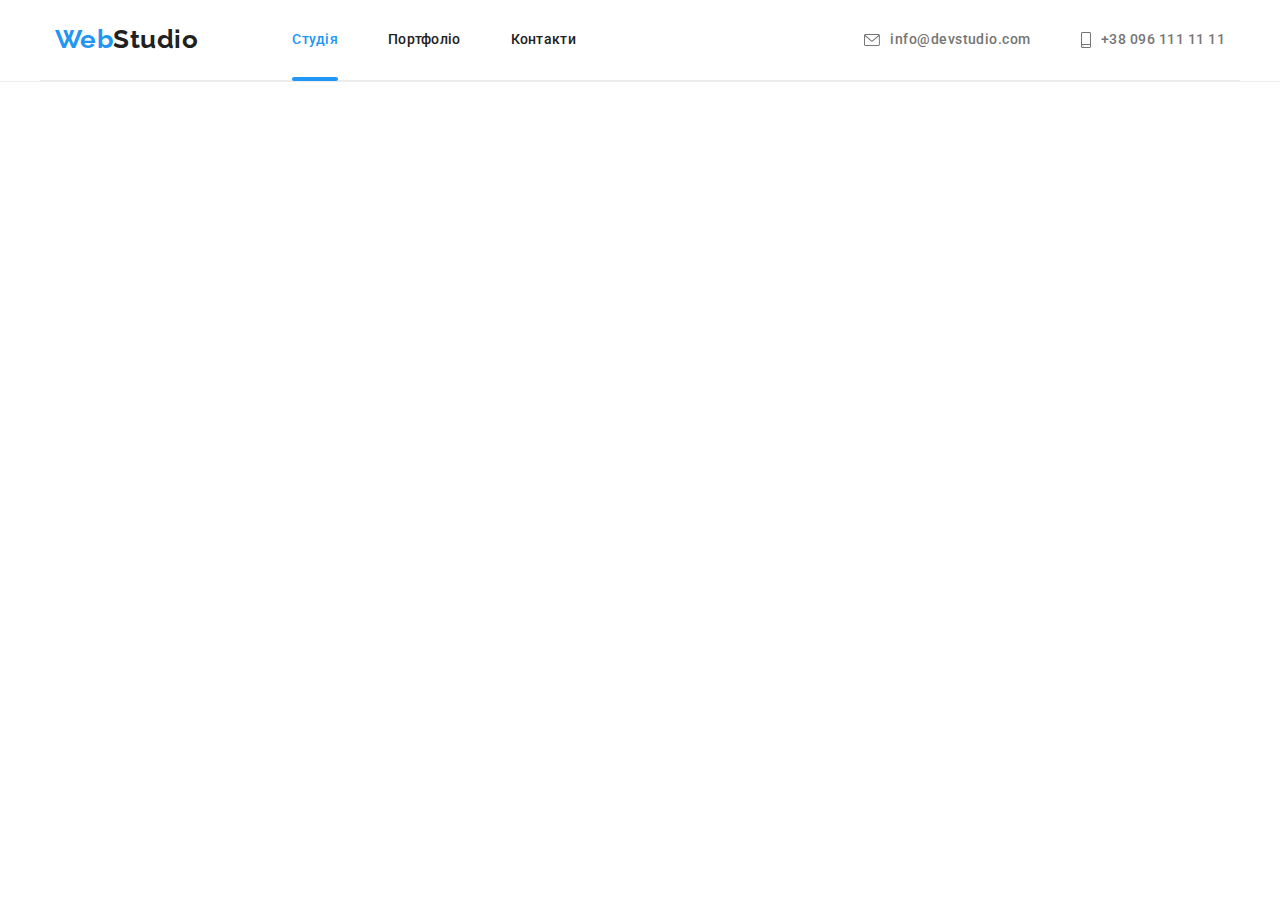
==== index.html @ 6d91e77e "add correction hw8-1" ====
<!DOCTYPE html>
<html lang="uk">
  <head>
    <meta charset="UTF-8" />
    <meta name="viewport" content="width=device-width, initial-scale=1.0" />
    <title>Document</title>
    <link rel="preconnect" href="https://fonts.googleapis.com" />
    <link rel="preconnect" href="https://fonts.gstatic.com" crossorigin />
    <link
      href="https://fonts.googleapis.com/css2?family=Raleway:wght@700&family=Roboto:wght@400;500;700;900&display=swap"
      rel="stylesheet"
    />
    <link
      rel="stylesheet"
      href="https://cdn.jsdelivr.net/npm/modern-normalize@1.1.0/modern-normalize.min.css"
    />
    <link rel="stylesheet" href="./css/main.min.css" />
  </head>
  <body>
    <header class="page-header">
      <div class="container page-header">
        <nav class="page-navigation">
          <div class="logo">
            <a href="./index.html" class="logo__link" lang="en"
              >Web<span class="header-studio">Studio</span></a
            >
          </div>
          <ul class="menu">
            <li class="menu__item">
              <a class="link menu__link current-studio" href="./index.html"
                >Студія</a
              >
            </li>
            <li class="menu__item">
              <a class="link menu__link" href="portfolio.html">Портфоліо</a>
            </li>
            <li class="menu__item">
              <a class="link menu__link" href="#">Контакти</a>
            </li>
          </ul>
        </nav>
        <ul class="header-contact">
          <li class="header__list">
            <a class="link header__link" href="mailto:info@devstudio.com">
              <svg
                aria-label="іконка пошти"
                class="header__icon"
                width="16"
                height="12"
              >
                <use href="./images/symbol-defs2.svg#icon-envelope"></use></svg
              >info@devstudio.com</a
            >
          </li>
          <li class="header__list">
            <a class="link header__link" href="tel:380961111111">
              <svg
                aria-label="іконка телефону"
                class="header__icon"
                width="10"
                height="16"
              >
                <use
                  href="./images/symbol-defs2.svg#icon-smartphone"
                ></use></svg
              >+38 096 111 11 11</a
            >
          </li>
        </ul>
      </div>
    </header>
    <!-- <main>
      <section class="hero img">
        <div class="container hero-box">
          <h1 class="hero-box__title">Ефективні рішення для вашого бізнесу</h1>
          <button class="hero-box__button" type="button" data-modal-open>
            Замовити послугу
          </button>
        </div>
      </section>
      <section class="features-section">
        <div class="container">
          <h2 class="visually-hidden">Наші особливості</h2>
          <ul class="features">
            <li class="features-text">
              <div class="background-features">
                <svg
                  aria-label="іконка антени"
                  class="features-icon"
                  width="70"
                  height="70"
                >
                  <use href="./images/symbol-defs2.svg#icon-antenna"></use>
                </svg>
              </div>
              <h3 class="section-title">Увага до деталей</h3>
              <p class="section-text">
                Ідейні міркування, і навіть початок повсякденної роботи з
                формування позиції.
              </p>
            </li>
            <li class="features-text">
              <div class="background-features">
                <svg
                  aria-label="конка годинника"
                  class="features-icon"
                  width="70"
                  height="70"
                >
                  <use href="./images/symbol-defs2.svg#icon-clock"></use>
                </svg>
              </div>
              <h3 class="section-title">Пунктуальність</h3>
              <p class="section-text">
                Завдання організації, особливо рамки і місце навчання кадрів
                тягне у себе.
              </p>
            </li>
            <li class="features-text">
              <div class="background-features">
                <svg
                  aria-label="іконка ноутбука"
                  class="features-icon"
                  width="70"
                  height="70"
                >
                  <use href="./images/symbol-defs2.svg#icon-diagram"></use>
                </svg>
              </div>
              <h3 class="section-title">Планування</h3>
              <p class="section-text">
                Так само консультація з широким активом значною мірою зумовлює.
              </p>
            </li>
            <li class="features-text">
              <div class="background-features">
                <svg
                  aria-label="іконка космонавта"
                  class="features-icon"
                  width="70"
                  height="70"
                >
                  <use href="./images/symbol-defs2.svg#icon-astronaut"></use>
                </svg>
              </div>
              <h3 class="section-title">Сучасні технології</h3>
              <p class="section-text">
                Значимість цих проблем настільки очевидна, що реалізація
                планових завдань.
              </p>
            </li>
          </ul>
        </div>
      </section>
      <section class="labor-section">
        <div class="container">
          <h2 class="title-company">Чим ми займаємося</h2>
          <ul class="examples">
            <li class="examples-list">
              <div class="examples-list-img-wrapper">
                <img
                  src="./images/img1.jpg"
                  alt="людина працює за планшетом"
                  width="370"
                />
                <p class="overlay-examples">Десктопні додатки</p>
              </div>
            </li>
            <li class="examples-list">
              <div class="examples-list-img-wrapper">
                <img
                  src="./images/img2.jpg"
                  alt="людина працює з телефоном та лептопом"
                  width="370"
                />
                <p class="overlay-examples">Мобільні додатки</p>
              </div>
            </li>
            <li class="examples-list">
              <div class="examples-list-img-wrapper">
                <img
                  src="./images/img3.jpg"
                  alt="людина працює з кольоровою гамою"
                  width="370"
                />
                <p class="overlay-examples">Дизайнерські рішення</p>
              </div>
            </li>
          </ul>
        </div>
      </section>
      <section class="our-company">
        <div class="container company">
          <h2 class="title-company">Наша команда</h2>
          <ul class="company-box">
            <li class="text-company">
              <img
                src="./images/img4.jpg"
                alt="чоловік в коричневій сорочці"
                width="270"
              />
              <div class="company-info">
                <h3 class="img-title">Ігор Дем'яненко</h3>
                <p class="foto-text" lang="en">Product Designer</p>
                <ul class="social-list">
                  <li class="social-list-item">
                    <a href="" class="social-list-link">
                      <svg
                        aria-label="іконка інстаграму"
                        class="social-list-icon"
                      >
                        <use
                          href="./images/symbol-defs2.svg#icon-instagram"
                        ></use>
                      </svg>
                    </a>
                  </li>
                  <li class="social-list-item">
                    <a href="" class="social-list-link">
                      <svg aria-label="іконка твітеру" class="social-list-icon">
                        <use
                          href="./images/symbol-defs2.svg#icon-twitter"
                        ></use>
                      </svg>
                    </a>
                  </li>
                  <li class="social-list-item">
                    <a href="" class="social-list-link">
                      <svg
                        aria-label="іконка фейсбуку"
                        class="social-list-icon"
                      >
                        <use
                          href="./images/symbol-defs2.svg#icon-facebook"
                        ></use>
                      </svg>
                    </a>
                  </li>
                  <li class="social-list-item">
                    <a href="" class="social-list-link">
                      <svg
                        aria-label="іконка лінкедину"
                        class="social-list-icon"
                      >
                        <use
                          href="./images/symbol-defs2.svg#icon-linkedin"
                        ></use>
                      </svg>
                    </a>
                  </li>
                </ul>
              </div>
            </li>
            <li class="text-company">
              <img
                src="./images/img5.jpg"
                alt="жінка в чорному жакеті"
                width="270"
              />
              <div class="company-info">
                <h3 class="img-title">Ольга Рєпіна</h3>
                <p class="foto-text" lang="en">Frontend Developer</p>
                <ul class="social-list">
                  <li class="social-list-item">
                    <a href="" class="social-list-link">
                      <svg
                        aria-label="іконка інстаграму"
                        class="social-list-icon"
                      >
                        <use
                          href="./images/symbol-defs2.svg#icon-instagram"
                        ></use>
                      </svg>
                    </a>
                  </li>
                  <li class="social-list-item">
                    <a href="" class="social-list-link">
                      <svg aria-label="іконка твітеру" class="social-list-icon">
                        <use
                          href="./images/symbol-defs2.svg#icon-twitter"
                        ></use>
                      </svg>
                    </a>
                  </li>
                  <li class="social-list-item">
                    <a href="" class="social-list-link">
                      <svg
                        aria-label="іконка фейсбуку"
                        class="social-list-icon"
                      >
                        <use
                          href="./images/symbol-defs2.svg#icon-facebook"
                        ></use>
                      </svg>
                    </a>
                  </li>
                  <li class="social-list-item">
                    <a href="" class="social-list-link">
                      <svg
                        aria-label="іконка лінкедину"
                        class="social-list-icon"
                      >
                        <use
                          href="./images/symbol-defs2.svg#icon-linkedin"
                        ></use>
                      </svg>
                    </a>
                  </li>
                </ul>
              </div>
            </li>
            <li class="text-company">
              <img
                src="./images/img6.jpg"
                alt="чоловік в голубій сорочці"
                width="270"
              />
              <div class="company-info">
                <h3 class="img-title">Микола Тарасов</h3>
                <p class="foto-text" lang="en">Marketing</p>
                <ul class="social-list">
                  <li class="social-list-item">
                    <a href="" class="social-list-link">
                      <svg
                        aria-label="іконка інстаграму"
                        class="social-list-icon"
                      >
                        <use
                          href="./images/symbol-defs2.svg#icon-instagram"
                        ></use>
                      </svg>
                    </a>
                  </li>
                  <li class="social-list-item">
                    <a href="" class="social-list-link">
                      <svg aria-label="іконка твітеру" class="social-list-icon">
                        <use
                          href="./images/symbol-defs2.svg#icon-twitter"
                        ></use>
                      </svg>
                    </a>
                  </li>
                  <li class="social-list-item">
                    <a href="" class="social-list-link">
                      <svg
                        aria-label="іконка фейсбуку"
                        class="social-list-icon"
                      >
                        <use
                          href="./images/symbol-defs2.svg#icon-facebook"
                        ></use>
                      </svg>
                    </a>
                  </li>
                  <li class="social-list-item">
                    <a href="" class="social-list-link">
                      <svg
                        aria-label="іконка лінкедину"
                        class="social-list-icon"
                      >
                        <use
                          href="./images/symbol-defs2.svg#icon-linkedin"
                        ></use>
                      </svg>
                    </a>
                  </li>
                </ul>
              </div>
            </li>
            <li class="text-company">
              <img
                src="./images/img7.jpg"
                alt="чоловік в чорній футболці"
                width="270"
              />
              <div class="company-info">
                <h3 class="img-title">Михайло Єрмаков</h3>
                <p class="foto-text" lang="en">UI Designer</p>
                <ul class="social-list">
                  <li class="social-list-item">
                    <a href="" class="social-list-link">
                      <svg
                        aria-label="іконка інстаграму"
                        class="social-list-icon"
                      >
                        <use
                          href="./images/symbol-defs2.svg#icon-instagram"
                        ></use>
                      </svg>
                    </a>
                  </li>
                  <li class="social-list-item">
                    <a href="" class="social-list-link">
                      <svg aria-label="іконка твітеру" class="social-list-icon">
                        <use
                          href="./images/symbol-defs2.svg#icon-twitter"
                        ></use>
                      </svg>
                    </a>
                  </li>
                  <li class="social-list-item">
                    <a href="" class="social-list-link">
                      <svg
                        aria-label="іконка фейсбуку"
                        class="social-list-icon"
                      >
                        <use
                          href="./images/symbol-defs2.svg#icon-facebook"
                        ></use>
                      </svg>
                    </a>
                  </li>
                  <li class="social-list-item">
                    <a href="" class="social-list-link">
                      <svg
                        aria-label="іконка лінкедину"
                        class="social-list-icon"
                      >
                        <use
                          href="./images/symbol-defs2.svg#icon-linkedin"
                        ></use>
                      </svg>
                    </a>
                  </li>
                </ul>
              </div>
            </li>
          </ul>
        </div>
      </section>
      <section class="clients section">
        <div class="container">
          <h2 class="title-company">Постійні клієнти</h2>
          <ul class="client-list">
            <li class="client-list-item">
              <a href="#" class="client-list-link">
                <svg
                  aria-label="лого компагії"
                  class="client-logo"
                  width="106px"
                  height="60px"
                >
                  <use href="./images/symbol-defs2.svg#icon-Logo1"></use>
                </svg>
              </a>
            </li>
            <li class="client-list-item">
              <a href="#" class="client-list-link">
                <svg
                  aria-label="лого компагії"
                  class="client-logo"
                  width="106px"
                  height="60px"
                >
                  <use href="./images/symbol-defs2.svg#icon-Logo2"></use>
                </svg>
              </a>
            </li>
            <li class="client-list-item">
              <a href="#" class="client-list-link">
                <svg
                  aria-label="лого компагії"
                  class="client-logo"
                  width="106px"
                  height="60px"
                >
                  <use href="./images/symbol-defs2.svg#icon-Logo3"></use>
                </svg>
              </a>
            </li>
            <li class="client-list-item">
              <a href="#" class="client-list-link">
                <svg
                  aria-label="лого компагії"
                  class="client-logo"
                  width="106px"
                  height="60px"
                >
                  <use href="./images/symbol-defs2.svg#icon-Logo4"></use>
                </svg>
              </a>
            </li>
            <li class="client-list-item">
              <a href="#" class="client-list-link">
                <svg
                  aria-label="лого компагії"
                  class="client-logo"
                  width="106px"
                  height="60px"
                >
                  <use href="./images/symbol-defs2.svg#icon-Logo5"></use>
                </svg>
              </a>
            </li>
            <li class="client-list-item">
              <a href="#" class="client-list-link">
                <svg
                  aria-label="лого компагії"
                  class="client-logo"
                  width="106px"
                  height="60px"
                >
                  <use href="./images/symbol-defs2.svg#icon-Logo6"></use>
                </svg>
              </a>
            </li>
          </ul>
        </div>
      </section>
    </main>
    <footer class="footer">
      <div class="container footer-box">
        <div class="footer-general">
          <div class="logo-footer">
            <a href="./index.html" lang="en" class="footer-web"
              >Web<span class="footer-studio">Studio</span></a
            >
          </div>
          <address>
            <ul class="address-list">
              <li class="footer-link">
                <a
                  class="link-address"
                  href="https://goo.gl/maps/7mnVV2R6GEZQQfYV7"
                  target="_blank"
                  rel="noreferrer noopener nofollow"
                  >м. Київ, пр-т Лесі Українки, 26</a
                >
              </li>
              <li class="footer-link">
                <a class="address" href="mailto:info@devstudio.com"
                  >info@devstudio.com</a
                >
              </li>
              <li class="footer-link">
                <a class="address" href="tel:380961111111">+38 096 111 11 11</a>
              </li>
            </ul>
          </address>
        </div>
        <div class="footer-social">
          <p class="social-title">Приєднуйтесь</p>
          <ul class="social-footer-list">
            <li class="social-footer-item">
              <a href="" class="social-footer-link">
                <svg aria-label="іконка інстаграму" class="social-footer-icon">
                  <use href="./images/symbol-defs2.svg#icon-instagram"></use>
                </svg>
              </a>
            </li>
            <li class="social-footer-item">
              <a href="" class="social-footer-link">
                <svg aria-label="іконка твітеру" class="social-footer-icon">
                  <use href="./images/symbol-defs2.svg#icon-twitter"></use>
                </svg>
              </a>
            </li>
            <li class="social-footer-item">
              <a href="" class="social-footer-link">
                <svg aria-label="іконка фейсбуку" class="social-footer-icon">
                  <use href="./images/symbol-defs2.svg#icon-facebook"></use>
                </svg>
              </a>
            </li>
            <li class="social-footer-item">
              <a href="" class="social-footer-link">
                <svg aria-label="іконка лінкедину" class="social-footer-icon">
                  <use href="./images/symbol-defs2.svg#icon-linkedin"></use>
                </svg>
              </a>
            </li>
          </ul>
        </div>
        <div class="footer-signature">
          <p class="footer-form-title">Підпишіться на розсилку</p>
          <form class="footer-form">
            <label class="footer-form-field">
              <input
                type="email"
                class="footer-form-iput"
                name="user_email"
                placeholder="E-mail"
              />
            </label>
            <span class="footer-form-input-wrapper">
              <button type="submit" class="footer-form-submit">
                Підписатися
                <svg
                  aria-label="іконка літачка"
                  class="footer-form-button-icon"
                  width="24"
                  height="24"
                >
                  <use href="./images/symbol-defs2.svg#icon-icon-send"></use>
                </svg>
              </button>
            </span>
          </form>
        </div>
      </div>
    </footer>
    <div class="backdrop is-hidden" data-modal>
      <div class="modal">
        <button type="button" class="modal-close-btn" data-modal-close>
          <svg
            aria-label="іконка закриття"
            class="modal-close-icon"
            width="18"
            height="18"
          >
            <use href="./images/symbol-defs2.svg#icon-close"></use>
          </svg>
        </button>
        <p class="modal-form-title">Залиште свої дані, ми вам передзвонимо</p>
        <form class="modal-form">
          <label class="modal-form-field">
            <span class="modal-form-field-desc">Ім'я</span>
            <span class="modal-form-input-wrapper">
              <input
                type="text"
                class="modal-form-input"
                name="user_name"
                required
                pattern="[a-zA-Zа-яА-ЯіІїЇ]+"
              />
              <svg
                aria-label="іконка людини"
                class="modal-form-input-icon"
                width="18"
                height="18"
              >
                <use href="./images/symbol-defs2.svg#icon-person-black"></use>
              </svg>
            </span>
          </label>
          <label class="modal-form-field">
            <span class="modal-form-field-desc">Телефон</span>
            <span class="modal-form-input-wrapper">
              <input
                type="tel"
                class="modal-form-input"
                name="user_phone"
                required
                pattern="[0-9]{3}-[0-9]{3}-[0-9]{2}-[0-9]{2}"
                title="xxx-xxx-xx-xx"
              />
              <svg
                aria-label="іконка телефона"
                class="modal-form-input-icon"
                width="18"
                height="18"
              >
                <use href="./images/symbol-defs2.svg#icon-phone-black"></use>
              </svg>
            </span>
          </label>
          <label class="modal-form-field">
            <span class="modal-form-field-desc">Пошта</span>
            <span class="modal-form-input-wrapper">
              <input
                type="email"
                class="modal-form-input"
                name="user_mail"
                required
              />
              <svg
                aria-label="іконка пошти"
                class="modal-form-input-icon"
                width="18"
                height="18"
              >
                <use href="./images/symbol-defs2.svg#icon-email-black"></use>
              </svg>
            </span>
          </label>
          <label class="modal-form-field">
            <span class="modal-form-field-desc">Коментар</span>
            <textarea
              name="user_message"
              class="modal-form-message"
              placeholder="Введіть текст"
            ></textarea>
          </label>
          <label class="modal-form-check-field">
            <input
              type="checkbox"
              class="modal-form-check"
              name="user_policy"
              required
            />
            <svg
              aria-label="іконка галочка"
              class="modal-form-own-checkbox"
              width="16"
              height="15"
            >
              <use
                class="modal-form-own-checkbox-icon"
                href="./images/symbol-defs2.svg#icon-icon-check"
              ></use>
            </svg>
            Погоджуюся з розсилкою та приймаю&nbsp;&nbsp;
            <a class="modal-form-link" href="">Умови договору</a>
          </label>
          <button type="submit" class="modal-form-submit">Відправити</button>
        </form>
      </div>
    </div>
    <script src="./js/modal.js"></script>
  </body>
</html> -->
  </body>
</html>
---- css/main.min.css ----
:root{--main-font-family: "Roboto", sans-serif;--main-color: #212121;--main-light-color: #ffffff;--accent-color: #2196f3;--secondary-color: #757575;--footer-color: #2f303a;--button-color: #f5f4fa;--trnsition-dur-and-func: 250ms cubic-bezier(0.4, 0, 0.2, 1)}.visually-hidden{position:absolute;white-space:nowrap;width:1px;height:1px;overflow:hidden;border:0;padding:0;clip:rect(0 0 0 0);clip-path:inset(50%);margin:-1px}h1,h2,h4,p{margin-top:0;margin-bottom:0}ul,ol{margin-top:0;margin-bottom:0;padding-left:0}img{display:block}body{font-family:var(--main-font-family);font-size:16px;color:var(--main-color);letter-spacing:.03em}a{text-decoration:none}li{list-style-type:none}.section{padding-top:94px;padding-bottom:94px}.container{width:1200px;margin-left:auto;margin-right:auto;padding-left:15px;padding-right:15px}.button{border:none;cursor:pointer;font-family:inherit;font-weight:500;font-size:16px;line-height:1.6;background-color:var(--main-light-color);transition:background-color var(--trnsition-dur-and-func),color var(--trnsition-dur-and-func),box-shadow var(--trnsition-dur-and-func)}.button:hover,.button:focus{background-color:var(--accent-color);color:var(--main-light-color);box-shadow:0 2px 2px 0 rgba(0,0,0,.12),0 1px 2px 0 rgba(0,0,0,.08),0 3px 1px 0 rgba(0,0,0,.1)}.title-company{text-align:center;margin-bottom:50px;font-weight:700;font-size:36px;line-height:1.1;color:var(--main-color)}.logo{margin-right:94px}.backdrop{position:fixed;top:0;left:0;z-index:555;width:100%;height:100%;background-color:rgba(0,0,0,.2);transition:opacity 250ms ease,visibility 250ms ease}.backdrop.is-hidden{visibility:hidden;opacity:0;pointer-events:none}.modal{position:absolute;top:50%;left:50%;transform:translate(-50%, -50%);width:528px;min-height:581px;padding:40px;background-color:var(--main-light-color);box-shadow:0 2px 1px 0 rgba(0,0,0,.2),0 1px 1px 0 rgba(0,0,0,.14),0 1px 3px 0 rgba(0,0,0,.12)}.modal-close-btn{position:absolute;top:8px;right:8px;display:flex;align-items:center;justify-content:center;width:30px;height:30px;border-radius:50px;background-color:rgba(0,0,0,0);border:1px solid rgba(0,0,0,.1);padding:0;cursor:pointer;transition:fill var(--trnsition-dur-and-func)}.modal-close-btn:focus,.modal-close-btn:hover{fill:var(--accent-color)}.modal-form-title{font-size:20px;line-height:1.2;font-weight:700;font-family:var(--main-font-family);text-align:center;margin-bottom:30px}.modal-form{display:flex;flex-direction:column}.modal-form-field{margin-bottom:10px}.modal-form-field-desc{display:block;margin-bottom:4px;font-size:12px;line-height:1.2;color:var(--secondary-color)}.modal-form-input-wrapper{position:relative;display:block}.modal-form-input{width:100%;height:40px;border-radius:4px;border:1px solid rgba(33,33,33,.2);padding-left:42px;transition:border-color var(--trnsition-dur-and-func)}.modal-form-input:focus{border-color:var(--accent-color);outline:none}.modal-form-input-icon{position:absolute;top:50%;left:12px;transform:translateY(-50%);transition:fill var(--trnsition-dur-and-func)}.modal-form-input:focus+.modal-form-input-icon{fill:var(--accent-color)}.modal-form-message{display:block;width:100%;height:120px;border-radius:4px;border:1px solid rgba(33,33,33,.2);padding:12px 16px;resize:none;transition:border-color var(--trnsition-dur-and-func)}.modal-form-message::placeholder{font-weight:400;font-size:12px;font-family:var(--main-font-family);color:rgba(117,117,117,.5)}.modal-form-message:focus{border-color:var(--accent-color);outline:none}.modal-form-link{position:relative;color:var(--accent-color)}.modal-form-link::after{position:absolute;content:"";display:block;bottom:6px;width:100%;height:1px;background-color:var(--accent-color);border-radius:1px}.modal-form-check-field{display:flex;align-items:center;margin-bottom:30px;font-weight:400;font-size:14px;line-height:1.7;color:var(--secondary-color)}.modal-form-check{position:absolute;appearance:none}.modal-form-own-checkbox{margin-right:7px;border-radius:2px;border:1px solid var(--main-color);cursor:pointer}.modal-form-check:checked+.modal-form-own-checkbox{background-color:var(--accent-color);border:none}.modal-form-own-checkbox-icon{display:none}.modal-form-check:checked+.modal-form-own-checkbox .modal-form-own-checkbox-icon{display:block}.modal-form-submit{display:block;border-radius:4px;padding:10px 32px;min-width:200px;margin-left:auto;margin-right:auto;border:none;font-family:"Roboto";font-style:normal;font-weight:700;font-size:16px;line-height:1.8;letter-spacing:.06em;cursor:pointer;background-color:var(--accent-color);color:var(--main-light-color);box-shadow:0 4px 4px 0 rgba(0,0,0,.15);transition:background-color var(--trnsition-dur-and-func)}.modal-form-submit:hover,.modal-form-submit:focus{background-color:#188ce8}.page-header{border-bottom:1px solid #ececec;background-color:var(--main-light-color)}.page-header{display:flex;justify-content:space-between;align-items:center}.header-studio{font-size:26px;line-height:1.2;font-weight:700;font-family:"Raleway",sans-serif;color:var(--main-color)}.logo__link{font-size:26px;line-height:1.2;font-weight:700;font-family:"Raleway",sans-serif;color:var(--accent-color)}.page-navigation{display:flex;align-items:center}.menu{display:flex;align-items:center;column-gap:50px}.menu__item{display:block}.header-contact{display:flex;align-items:center;margin-left:auto;gap:50px}.menu__link{padding-top:32px;padding-bottom:32px;color:var(--main-color);font-weight:500;font-size:14px;line-height:1.1;letter-spacing:.02em}.link.menu__link{position:relative;display:inline-block;transition:color var(--trnsition-dur-and-func)}.link.header__link{display:flex;align-items:center;color:var(--secondary-color);transition:color var(--trnsition-dur-and-func)}.link:hover,.link:focus{background-color:var(--accent-color);color:var(--accent-color);background-color:var(--main-light-color)}.header__icon{margin-right:10px;justify-content:center;align-items:center;fill:currentColor}.header__link{padding-top:32px;padding-bottom:32px;font-weight:500;font-size:14px;line-height:1.1;color:var(--secondary-color)}.header__list{display:block}.current-studio{color:var(--accent-color)}.current-studio::after{position:absolute;content:"";display:block;bottom:-1px;width:100%;height:4px;background-color:var(--accent-color);border-radius:2px}.hero-box__title{margin-bottom:30px;font-weight:900;font-size:44px;line-height:1.3;color:var(--main-light-color);text-transform:uppercase;text-align:center}.hero.img{max-width:1600px;height:600px;margin-right:auto;margin-left:auto;background-image:linear-gradient(rgba(47, 48, 58, 0.4), rgba(47, 48, 58, 0.4)),url("../images/Img17.jpg");background-size:cover}.container.hero-box{width:700px}.hero{padding-top:200px;padding-bottom:200px;background:var(--footer-color)}.hero-box__button{display:block;border-radius:4px;padding:10px 32px;min-width:216px;margin-left:auto;margin-right:auto;border:none;font-family:"Roboto";font-style:normal;font-weight:700;font-size:16px;line-height:1.8;letter-spacing:.06em;cursor:pointer;background-color:var(--accent-color);color:var(--main-light-color);transition:background-color var(--trnsition-dur-and-func)}.hero-box__button:hover,.hero-box__button:focus{background-color:#188ce8;color:var(--main-light-color)}.features-section{padding-top:94px;padding-bottom:94px}.features{display:flex;gap:30px}.features-text{width:270px}.background-features{display:flex;background-color:var(--button-color);height:120px;margin-bottom:30px;align-items:center;justify-content:center}.section-title{margin-top:0;margin-bottom:10px;font-weight:700;font-size:14px;line-height:1.1;color:var(--footer-color);text-transform:uppercase}.section-text{font-weight:400;font-size:14px;line-height:1.7;color:var(--secondary-color)}.labor-section{padding-bottom:94px}.examples-list-img-wrapper{position:relative}.overlay-examples{position:absolute;display:flex;align-items:center;justify-content:center;bottom:0;width:100%;height:70px;background-color:rgba(47,48,58,.8);color:var(--main-light-color);font-weight:700;font-size:14px;line-height:1.1;text-transform:uppercase}.examples{display:flex;gap:30px}.company-box{display:flex;gap:30px}.our-company{padding-top:94px;padding-bottom:94px;background-color:var(--button-color)}.text-company{background-color:var(--main-light-color)}.company-info{text-align:center;padding:30px}.img-title{margin-top:0;margin-bottom:10px;font-weight:500;font-size:16px;line-height:1.1;color:var(--main-color);letter-spacing:.03em}.foto-text{font-weight:400;font-size:16px;line-height:1.1;margin-bottom:16px;color:var(--secondary-color)}.social-list-link{display:flex;align-items:center;justify-content:center;width:44px;height:44px;border-radius:50%;background-color:#fff;transition:background-color var(--trnsition-dur-and-func)}.social-list-link:hover,.social-list-link:focus{background-color:var(--accent-color)}.social-list{display:flex;justify-content:center;column-gap:10px}.social-list-icon{width:20px;height:20px;fill:#afb1b8;transition:fill var(--trnsition-dur-and-func)}.social-list-link:hover .social-list-icon,.social-list-link:focus .social-list-icon{fill:#fff}.client-list{display:flex;align-items:center;justify-content:center;gap:30px}.client-list-link{display:flex;align-items:center;justify-content:center;border-radius:4px;border:1px solid #afb1b8;background-color:var(--main-light-color);color:#afb1b8;width:170px;height:92px;transition:color var(--trnsition-dur-and-func),border var(--trnsition-dur-and-func)}.client-list-link:hover,.client-list-link:focus{color:var(--accent-color);border-color:var(--accent-color)}.client-logo{fill:currentColor}.footer{padding-top:60px;padding-bottom:60px;background:#2f303a}.logo-footer{display:inline-block;margin-bottom:20px}.footer-box{display:flex;gap:70px;align-items:baseline}.footer-web{color:var(--accent-color);font-size:26px;line-height:1.2;font-family:"Raleway",sans-serif}.footer-studio{color:var(--main-light-color);font-size:26px;line-height:1.2;font-family:"Raleway",sans-serif}.link-address{color:var(--main-light-color);font-style:normal;font-weight:400;font-size:14px;line-height:1.7;transition:color var(--trnsition-dur-and-func)}.link-address:hover,.link-address:focus{color:var(--accent-color)}.address{color:rgba(255,255,255,.6);font-size:14px;line-height:1.7;font-style:normal;transition:color var(--trnsition-dur-and-func)}.address:hover,.address:focus{color:var(--accent-color)}.social-title{margin-top:0;margin-bottom:20px;font-weight:700;font-size:14px;line-height:1.1;color:var(--main-light-color);text-transform:uppercase}.social-footer-link{display:flex;display:flex;align-items:center;justify-content:center;width:44px;height:44px;border-radius:50%;background-color:rgba(255,255,255,.1);transition:background-color var(--trnsition-dur-and-func)}.social-footer-link:hover,.social-footer-link:focus{background-color:var(--accent-color)}.social-footer-list{display:flex;align-items:center;justify-content:center;column-gap:10px}.social-footer-icon{width:20px;height:20px;fill:#fff}.footer-link{margin-bottom:9px}.footer-link:last-child{margin-bottom:0}.footer-form{display:flex}.footer-form-field{margin-right:12px}.footer-form-button-icon{margin-left:10px}.footer-form-iput-wrapper{display:block}.footer-form-iput{width:100%;height:50px;width:358px;border-radius:4px;border:1px solid rgba(33,33,33,.2);padding:15px;background-color:#2f303a;border:1px solid rgba(255,255,255,.3);color:rgba(255,255,255,.6)}.footer-form-iput::placeholder{font-family:var(--main-font-family);font-size:16px;font-weight:400;line-height:1.3;color:rgba(255,255,255,.6)}.footer-form-title{margin-top:0;margin-bottom:20px;font-weight:700;font-size:14px;line-height:1.1;color:var(--main-light-color);text-transform:uppercase}.footer-form-submit{display:flex;align-items:center;justify-content:center;border-radius:4px;min-width:200px;min-height:50px;margin-left:auto;margin-right:auto;border:none;font-family:"Roboto";font-style:normal;font-weight:700;font-size:16px;line-height:1.8;letter-spacing:.06em;cursor:pointer;background-color:var(--accent-color);color:var(--main-light-color);box-shadow:0 4px 4px 0 rgba(0,0,0,.15);transition:background-color var(--trnsition-dur-and-func)}.footer-form-submit:hover,.footer-form-submit:focus{background-color:#188ce8}.container.hero-portfolio{margin-left:auto;margin-right:auto}.list-portfolio{display:flex;align-items:center;justify-content:center;gap:8px;margin-bottom:50px}.portfolio-foto{display:flex;gap:30px;flex-wrap:wrap}.filter-list{padding:20px 24px;border-bottom:1px solid #eee;border-left:1px solid #eee;border-right:1px solid #eee}.portfolio-link{display:block;transition:box-shadow var(--trnsition-dur-and-func)}.portfolio-link:hover,.portfolio-link:focus{box-shadow:0px 1px 1px rgba(0,0,0,.12),0px 4px 4px rgba(0,0,0,.06),1px 4px 6px rgba(0,0,0,.16)}.current-portfolio{color:var(--accent-color)}.current-portfolio::after{position:absolute;content:"";display:block;bottom:-1px;width:100%;height:4px;background-color:var(--accent-color);border-radius:2px}.button-section{padding:6px 22px;border-radius:4px;background:var(--button-color)}.team-list-img-wrapper{position:relative;overflow:hidden}.overlay{position:absolute;top:0;left:0;height:100%;width:100%;font-size:18px;overflow:auto;color:var(--main-light-color);background-color:rgba(33,150,243,.9);padding:63px 24px;line-height:1.6;transform:translateY(100%);transition:transform var(--trnsition-dur-and-func)}.portfolio-link:hover .overlay,.portfolio-link:focus .overlay{transform:translate(0%)}.list-title{margin-bottom:4px;font-weight:700;font-size:18px;line-height:2;color:var(--main-color)}.text-paragraph{font-weight:400;font-size:16px;line-height:1.8;color:var(--secondary-color)}/*# sourceMappingURL=main.min.css.map */
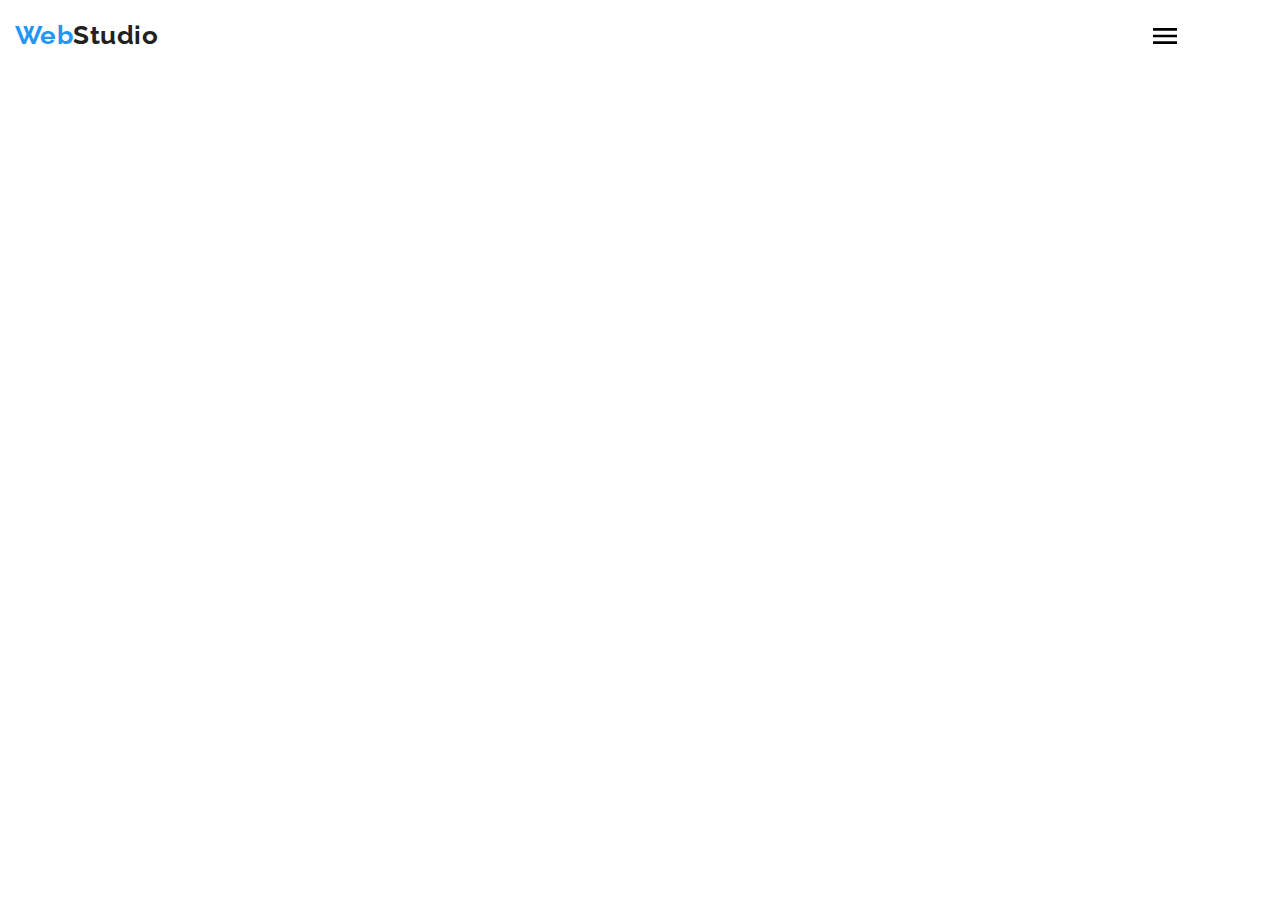
==== commit 254a97bc: "add mobile-header" ====
--- a/index.html
+++ b/index.html
@@ -18,7 +18,7 @@
   </head>
   <body>
     <header class="page-header">
-      <div class="container page-header">
+      <div class="container page-header__container">
         <nav class="page-navigation">
           <div class="logo">
             <a href="./index.html" class="logo__link" lang="en"
@@ -39,6 +39,11 @@
             </li>
           </ul>
         </nav>
+        <button type="button" class="open-mobile-menu-btn">
+          <svg class="open-mobile-menu-btn-icon">
+            <use href="./images/symbol-defs2.svg#icon-burger"></use>
+          </svg>
+        </button>
         <ul class="header-contact">
           <li class="header__list">
             <a class="link header__link" href="mailto:info@devstudio.com">
@@ -67,6 +72,9 @@
             >
           </li>
         </ul>
+      </div>
+      <div class="mobil-menu">
+        <div class="container"></div>
       </div>
     </header>
     <!-- <main>
--- a/css/main.min.css
+++ b/css/main.min.css
@@ -1 +1 @@
-:root{--main-font-family: "Roboto", sans-serif;--main-color: #212121;--main-light-color: #ffffff;--accent-color: #2196f3;--secondary-color: #757575;--footer-color: #2f303a;--button-color: #f5f4fa;--trnsition-dur-and-func: 250ms cubic-bezier(0.4, 0, 0.2, 1)}.visually-hidden{position:absolute;white-space:nowrap;width:1px;height:1px;overflow:hidden;border:0;padding:0;clip:rect(0 0 0 0);clip-path:inset(50%);margin:-1px}h1,h2,h4,p{margin-top:0;margin-bottom:0}ul,ol{margin-top:0;margin-bottom:0;padding-left:0}img{display:block}body{font-family:var(--main-font-family);font-size:16px;color:var(--main-color);letter-spacing:.03em}a{text-decoration:none}li{list-style-type:none}.section{padding-top:94px;padding-bottom:94px}.container{width:1200px;margin-left:auto;margin-right:auto;padding-left:15px;padding-right:15px}.button{border:none;cursor:pointer;font-family:inherit;font-weight:500;font-size:16px;line-height:1.6;background-color:var(--main-light-color);transition:background-color var(--trnsition-dur-and-func),color var(--trnsition-dur-and-func),box-shadow var(--trnsition-dur-and-func)}.button:hover,.button:focus{background-color:var(--accent-color);color:var(--main-light-color);box-shadow:0 2px 2px 0 rgba(0,0,0,.12),0 1px 2px 0 rgba(0,0,0,.08),0 3px 1px 0 rgba(0,0,0,.1)}.title-company{text-align:center;margin-bottom:50px;font-weight:700;font-size:36px;line-height:1.1;color:var(--main-color)}.logo{margin-right:94px}.backdrop{position:fixed;top:0;left:0;z-index:555;width:100%;height:100%;background-color:rgba(0,0,0,.2);transition:opacity 250ms ease,visibility 250ms ease}.backdrop.is-hidden{visibility:hidden;opacity:0;pointer-events:none}.modal{position:absolute;top:50%;left:50%;transform:translate(-50%, -50%);width:528px;min-height:581px;padding:40px;background-color:var(--main-light-color);box-shadow:0 2px 1px 0 rgba(0,0,0,.2),0 1px 1px 0 rgba(0,0,0,.14),0 1px 3px 0 rgba(0,0,0,.12)}.modal-close-btn{position:absolute;top:8px;right:8px;display:flex;align-items:center;justify-content:center;width:30px;height:30px;border-radius:50px;background-color:rgba(0,0,0,0);border:1px solid rgba(0,0,0,.1);padding:0;cursor:pointer;transition:fill var(--trnsition-dur-and-func)}.modal-close-btn:focus,.modal-close-btn:hover{fill:var(--accent-color)}.modal-form-title{font-size:20px;line-height:1.2;font-weight:700;font-family:var(--main-font-family);text-align:center;margin-bottom:30px}.modal-form{display:flex;flex-direction:column}.modal-form-field{margin-bottom:10px}.modal-form-field-desc{display:block;margin-bottom:4px;font-size:12px;line-height:1.2;color:var(--secondary-color)}.modal-form-input-wrapper{position:relative;display:block}.modal-form-input{width:100%;height:40px;border-radius:4px;border:1px solid rgba(33,33,33,.2);padding-left:42px;transition:border-color var(--trnsition-dur-and-func)}.modal-form-input:focus{border-color:var(--accent-color);outline:none}.modal-form-input-icon{position:absolute;top:50%;left:12px;transform:translateY(-50%);transition:fill var(--trnsition-dur-and-func)}.modal-form-input:focus+.modal-form-input-icon{fill:var(--accent-color)}.modal-form-message{display:block;width:100%;height:120px;border-radius:4px;border:1px solid rgba(33,33,33,.2);padding:12px 16px;resize:none;transition:border-color var(--trnsition-dur-and-func)}.modal-form-message::placeholder{font-weight:400;font-size:12px;font-family:var(--main-font-family);color:rgba(117,117,117,.5)}.modal-form-message:focus{border-color:var(--accent-color);outline:none}.modal-form-link{position:relative;color:var(--accent-color)}.modal-form-link::after{position:absolute;content:"";display:block;bottom:6px;width:100%;height:1px;background-color:var(--accent-color);border-radius:1px}.modal-form-check-field{display:flex;align-items:center;margin-bottom:30px;font-weight:400;font-size:14px;line-height:1.7;color:var(--secondary-color)}.modal-form-check{position:absolute;appearance:none}.modal-form-own-checkbox{margin-right:7px;border-radius:2px;border:1px solid var(--main-color);cursor:pointer}.modal-form-check:checked+.modal-form-own-checkbox{background-color:var(--accent-color);border:none}.modal-form-own-checkbox-icon{display:none}.modal-form-check:checked+.modal-form-own-checkbox .modal-form-own-checkbox-icon{display:block}.modal-form-submit{display:block;border-radius:4px;padding:10px 32px;min-width:200px;margin-left:auto;margin-right:auto;border:none;font-family:"Roboto";font-style:normal;font-weight:700;font-size:16px;line-height:1.8;letter-spacing:.06em;cursor:pointer;background-color:var(--accent-color);color:var(--main-light-color);box-shadow:0 4px 4px 0 rgba(0,0,0,.15);transition:background-color var(--trnsition-dur-and-func)}.modal-form-submit:hover,.modal-form-submit:focus{background-color:#188ce8}.page-header{border-bottom:1px solid #ececec;background-color:var(--main-light-color)}.page-header{display:flex;justify-content:space-between;align-items:center}.header-studio{font-size:26px;line-height:1.2;font-weight:700;font-family:"Raleway",sans-serif;color:var(--main-color)}.logo__link{font-size:26px;line-height:1.2;font-weight:700;font-family:"Raleway",sans-serif;color:var(--accent-color)}.page-navigation{display:flex;align-items:center}.menu{display:flex;align-items:center;column-gap:50px}.menu__item{display:block}.header-contact{display:flex;align-items:center;margin-left:auto;gap:50px}.menu__link{padding-top:32px;padding-bottom:32px;color:var(--main-color);font-weight:500;font-size:14px;line-height:1.1;letter-spacing:.02em}.link.menu__link{position:relative;display:inline-block;transition:color var(--trnsition-dur-and-func)}.link.header__link{display:flex;align-items:center;color:var(--secondary-color);transition:color var(--trnsition-dur-and-func)}.link:hover,.link:focus{background-color:var(--accent-color);color:var(--accent-color);background-color:var(--main-light-color)}.header__icon{margin-right:10px;justify-content:center;align-items:center;fill:currentColor}.header__link{padding-top:32px;padding-bottom:32px;font-weight:500;font-size:14px;line-height:1.1;color:var(--secondary-color)}.header__list{display:block}.current-studio{color:var(--accent-color)}.current-studio::after{position:absolute;content:"";display:block;bottom:-1px;width:100%;height:4px;background-color:var(--accent-color);border-radius:2px}.hero-box__title{margin-bottom:30px;font-weight:900;font-size:44px;line-height:1.3;color:var(--main-light-color);text-transform:uppercase;text-align:center}.hero.img{max-width:1600px;height:600px;margin-right:auto;margin-left:auto;background-image:linear-gradient(rgba(47, 48, 58, 0.4), rgba(47, 48, 58, 0.4)),url("../images/Img17.jpg");background-size:cover}.container.hero-box{width:700px}.hero{padding-top:200px;padding-bottom:200px;background:var(--footer-color)}.hero-box__button{display:block;border-radius:4px;padding:10px 32px;min-width:216px;margin-left:auto;margin-right:auto;border:none;font-family:"Roboto";font-style:normal;font-weight:700;font-size:16px;line-height:1.8;letter-spacing:.06em;cursor:pointer;background-color:var(--accent-color);color:var(--main-light-color);transition:background-color var(--trnsition-dur-and-func)}.hero-box__button:hover,.hero-box__button:focus{background-color:#188ce8;color:var(--main-light-color)}.features-section{padding-top:94px;padding-bottom:94px}.features{display:flex;gap:30px}.features-text{width:270px}.background-features{display:flex;background-color:var(--button-color);height:120px;margin-bottom:30px;align-items:center;justify-content:center}.section-title{margin-top:0;margin-bottom:10px;font-weight:700;font-size:14px;line-height:1.1;color:var(--footer-color);text-transform:uppercase}.section-text{font-weight:400;font-size:14px;line-height:1.7;color:var(--secondary-color)}.labor-section{padding-bottom:94px}.examples-list-img-wrapper{position:relative}.overlay-examples{position:absolute;display:flex;align-items:center;justify-content:center;bottom:0;width:100%;height:70px;background-color:rgba(47,48,58,.8);color:var(--main-light-color);font-weight:700;font-size:14px;line-height:1.1;text-transform:uppercase}.examples{display:flex;gap:30px}.company-box{display:flex;gap:30px}.our-company{padding-top:94px;padding-bottom:94px;background-color:var(--button-color)}.text-company{background-color:var(--main-light-color)}.company-info{text-align:center;padding:30px}.img-title{margin-top:0;margin-bottom:10px;font-weight:500;font-size:16px;line-height:1.1;color:var(--main-color);letter-spacing:.03em}.foto-text{font-weight:400;font-size:16px;line-height:1.1;margin-bottom:16px;color:var(--secondary-color)}.social-list-link{display:flex;align-items:center;justify-content:center;width:44px;height:44px;border-radius:50%;background-color:#fff;transition:background-color var(--trnsition-dur-and-func)}.social-list-link:hover,.social-list-link:focus{background-color:var(--accent-color)}.social-list{display:flex;justify-content:center;column-gap:10px}.social-list-icon{width:20px;height:20px;fill:#afb1b8;transition:fill var(--trnsition-dur-and-func)}.social-list-link:hover .social-list-icon,.social-list-link:focus .social-list-icon{fill:#fff}.client-list{display:flex;align-items:center;justify-content:center;gap:30px}.client-list-link{display:flex;align-items:center;justify-content:center;border-radius:4px;border:1px solid #afb1b8;background-color:var(--main-light-color);color:#afb1b8;width:170px;height:92px;transition:color var(--trnsition-dur-and-func),border var(--trnsition-dur-and-func)}.client-list-link:hover,.client-list-link:focus{color:var(--accent-color);border-color:var(--accent-color)}.client-logo{fill:currentColor}.footer{padding-top:60px;padding-bottom:60px;background:#2f303a}.logo-footer{display:inline-block;margin-bottom:20px}.footer-box{display:flex;gap:70px;align-items:baseline}.footer-web{color:var(--accent-color);font-size:26px;line-height:1.2;font-family:"Raleway",sans-serif}.footer-studio{color:var(--main-light-color);font-size:26px;line-height:1.2;font-family:"Raleway",sans-serif}.link-address{color:var(--main-light-color);font-style:normal;font-weight:400;font-size:14px;line-height:1.7;transition:color var(--trnsition-dur-and-func)}.link-address:hover,.link-address:focus{color:var(--accent-color)}.address{color:rgba(255,255,255,.6);font-size:14px;line-height:1.7;font-style:normal;transition:color var(--trnsition-dur-and-func)}.address:hover,.address:focus{color:var(--accent-color)}.social-title{margin-top:0;margin-bottom:20px;font-weight:700;font-size:14px;line-height:1.1;color:var(--main-light-color);text-transform:uppercase}.social-footer-link{display:flex;display:flex;align-items:center;justify-content:center;width:44px;height:44px;border-radius:50%;background-color:rgba(255,255,255,.1);transition:background-color var(--trnsition-dur-and-func)}.social-footer-link:hover,.social-footer-link:focus{background-color:var(--accent-color)}.social-footer-list{display:flex;align-items:center;justify-content:center;column-gap:10px}.social-footer-icon{width:20px;height:20px;fill:#fff}.footer-link{margin-bottom:9px}.footer-link:last-child{margin-bottom:0}.footer-form{display:flex}.footer-form-field{margin-right:12px}.footer-form-button-icon{margin-left:10px}.footer-form-iput-wrapper{display:block}.footer-form-iput{width:100%;height:50px;width:358px;border-radius:4px;border:1px solid rgba(33,33,33,.2);padding:15px;background-color:#2f303a;border:1px solid rgba(255,255,255,.3);color:rgba(255,255,255,.6)}.footer-form-iput::placeholder{font-family:var(--main-font-family);font-size:16px;font-weight:400;line-height:1.3;color:rgba(255,255,255,.6)}.footer-form-title{margin-top:0;margin-bottom:20px;font-weight:700;font-size:14px;line-height:1.1;color:var(--main-light-color);text-transform:uppercase}.footer-form-submit{display:flex;align-items:center;justify-content:center;border-radius:4px;min-width:200px;min-height:50px;margin-left:auto;margin-right:auto;border:none;font-family:"Roboto";font-style:normal;font-weight:700;font-size:16px;line-height:1.8;letter-spacing:.06em;cursor:pointer;background-color:var(--accent-color);color:var(--main-light-color);box-shadow:0 4px 4px 0 rgba(0,0,0,.15);transition:background-color var(--trnsition-dur-and-func)}.footer-form-submit:hover,.footer-form-submit:focus{background-color:#188ce8}.container.hero-portfolio{margin-left:auto;margin-right:auto}.list-portfolio{display:flex;align-items:center;justify-content:center;gap:8px;margin-bottom:50px}.portfolio-foto{display:flex;gap:30px;flex-wrap:wrap}.filter-list{padding:20px 24px;border-bottom:1px solid #eee;border-left:1px solid #eee;border-right:1px solid #eee}.portfolio-link{display:block;transition:box-shadow var(--trnsition-dur-and-func)}.portfolio-link:hover,.portfolio-link:focus{box-shadow:0px 1px 1px rgba(0,0,0,.12),0px 4px 4px rgba(0,0,0,.06),1px 4px 6px rgba(0,0,0,.16)}.current-portfolio{color:var(--accent-color)}.current-portfolio::after{position:absolute;content:"";display:block;bottom:-1px;width:100%;height:4px;background-color:var(--accent-color);border-radius:2px}.button-section{padding:6px 22px;border-radius:4px;background:var(--button-color)}.team-list-img-wrapper{position:relative;overflow:hidden}.overlay{position:absolute;top:0;left:0;height:100%;width:100%;font-size:18px;overflow:auto;color:var(--main-light-color);background-color:rgba(33,150,243,.9);padding:63px 24px;line-height:1.6;transform:translateY(100%);transition:transform var(--trnsition-dur-and-func)}.portfolio-link:hover .overlay,.portfolio-link:focus .overlay{transform:translate(0%)}.list-title{margin-bottom:4px;font-weight:700;font-size:18px;line-height:2;color:var(--main-color)}.text-paragraph{font-weight:400;font-size:16px;line-height:1.8;color:var(--secondary-color)}/*# sourceMappingURL=main.min.css.map */+:root{--main-font-family: "Roboto", sans-serif;--main-color: #212121;--main-light-color: #ffffff;--accent-color: #2196f3;--secondary-color: #757575;--footer-color: #2f303a;--button-color: #f5f4fa;--trnsition-dur-and-func: 250ms cubic-bezier(0.4, 0, 0.2, 1)}.visually-hidden{position:absolute;white-space:nowrap;width:1px;height:1px;overflow:hidden;border:0;padding:0;clip:rect(0 0 0 0);clip-path:inset(50%);margin:-1px}h1,h2,h4,p{margin-top:0;margin-bottom:0}ul,ol{margin-top:0;margin-bottom:0;padding-left:0}img{display:block}body{font-family:var(--main-font-family);font-size:16px;color:var(--main-color);letter-spacing:.03em}a{text-decoration:none}li{list-style-type:none}.section{padding-top:94px;padding-bottom:94px}.container{padding-left:15px;padding-right:15px}@media screen and (min-width: 480px){.container{width:450px;padding-left:auto;padding-right:auto}}@media screen and (min-width: 768px){.container{width:768px}}@media screen and (min-width: 1200px){.container{width:1200px}}.button{border:none;cursor:pointer;font-family:inherit;font-weight:500;font-size:16px;line-height:1.6;background-color:var(--main-light-color);transition:background-color var(--trnsition-dur-and-func),color var(--trnsition-dur-and-func),box-shadow var(--trnsition-dur-and-func)}.button:hover,.button:focus{background-color:var(--accent-color);color:var(--main-light-color);box-shadow:0 2px 2px 0 rgba(0,0,0,.12),0 1px 2px 0 rgba(0,0,0,.08),0 3px 1px 0 rgba(0,0,0,.1)}.title-company{text-align:center;margin-bottom:50px;font-weight:700;font-size:36px;line-height:1.1;color:var(--main-color)}.logo{margin-right:94px}.backdrop{position:fixed;top:0;left:0;z-index:555;width:100%;height:100%;background-color:rgba(0,0,0,.2);transition:opacity 250ms ease,visibility 250ms ease}.backdrop.is-hidden{visibility:hidden;opacity:0;pointer-events:none}.modal{position:absolute;top:50%;left:50%;transform:translate(-50%, -50%);width:528px;min-height:581px;padding:40px;background-color:var(--main-light-color);box-shadow:0 2px 1px 0 rgba(0,0,0,.2),0 1px 1px 0 rgba(0,0,0,.14),0 1px 3px 0 rgba(0,0,0,.12)}.modal-close-btn{position:absolute;top:8px;right:8px;display:flex;align-items:center;justify-content:center;width:30px;height:30px;border-radius:50px;background-color:rgba(0,0,0,0);border:1px solid rgba(0,0,0,.1);padding:0;cursor:pointer;transition:fill var(--trnsition-dur-and-func)}.modal-close-btn:focus,.modal-close-btn:hover{fill:var(--accent-color)}.modal-form-title{font-size:20px;line-height:1.2;font-weight:700;font-family:var(--main-font-family);text-align:center;margin-bottom:30px}.modal-form{display:flex;flex-direction:column}.modal-form-field{margin-bottom:10px}.modal-form-field-desc{display:block;margin-bottom:4px;font-size:12px;line-height:1.2;color:var(--secondary-color)}.modal-form-input-wrapper{position:relative;display:block}.modal-form-input{width:100%;height:40px;border-radius:4px;border:1px solid rgba(33,33,33,.2);padding-left:42px;transition:border-color var(--trnsition-dur-and-func)}.modal-form-input:focus{border-color:var(--accent-color);outline:none}.modal-form-input-icon{position:absolute;top:50%;left:12px;transform:translateY(-50%);transition:fill var(--trnsition-dur-and-func)}.modal-form-input:focus+.modal-form-input-icon{fill:var(--accent-color)}.modal-form-message{display:block;width:100%;height:120px;border-radius:4px;border:1px solid rgba(33,33,33,.2);padding:12px 16px;resize:none;transition:border-color var(--trnsition-dur-and-func)}.modal-form-message::placeholder{font-weight:400;font-size:12px;font-family:var(--main-font-family);color:rgba(117,117,117,.5)}.modal-form-message:focus{border-color:var(--accent-color);outline:none}.modal-form-link{position:relative;color:var(--accent-color)}.modal-form-link::after{position:absolute;content:"";display:block;bottom:6px;width:100%;height:1px;background-color:var(--accent-color);border-radius:1px}.modal-form-check-field{display:flex;align-items:center;margin-bottom:30px;font-weight:400;font-size:14px;line-height:1.7;color:var(--secondary-color)}.modal-form-check{position:absolute;appearance:none}.modal-form-own-checkbox{margin-right:7px;border-radius:2px;border:1px solid var(--main-color);cursor:pointer}.modal-form-check:checked+.modal-form-own-checkbox{background-color:var(--accent-color);border:none}.modal-form-own-checkbox-icon{display:none}.modal-form-check:checked+.modal-form-own-checkbox .modal-form-own-checkbox-icon{display:block}.modal-form-submit{display:block;border-radius:4px;padding:10px 32px;min-width:200px;margin-left:auto;margin-right:auto;border:none;font-family:"Roboto";font-style:normal;font-weight:700;font-size:16px;line-height:1.8;letter-spacing:.06em;cursor:pointer;background-color:var(--accent-color);color:var(--main-light-color);box-shadow:0 4px 4px 0 rgba(0,0,0,.15);transition:background-color var(--trnsition-dur-and-func)}.modal-form-submit:hover,.modal-form-submit:focus{background-color:#188ce8}.menu{display:none}.header-contact{display:none}.open-mobile-menu-btn{line-height:0;border:none;background-color:rgba(0,0,0,0);padding:0}.open-mobile-menu-btn-icon{height:40px;width:40px}.page-header__container{display:flex;align-items:center;justify-content:space-between}.page-header{padding-top:16px;padding-bottom:16px}.header-studio{font-size:26px;line-height:1.2;font-weight:700;font-family:"Raleway",sans-serif;color:var(--main-color)}.logo__link{font-size:26px;line-height:1.2;font-weight:700;font-family:"Raleway",sans-serif;color:var(--accent-color)}.hero-box__title{margin-bottom:30px;font-weight:900;font-size:44px;line-height:1.3;color:var(--main-light-color);text-transform:uppercase;text-align:center}.hero.img{max-width:1600px;height:600px;margin-right:auto;margin-left:auto;background-image:linear-gradient(rgba(47, 48, 58, 0.4), rgba(47, 48, 58, 0.4)),url("../images/Img17.jpg");background-size:cover}.container.hero-box{width:700px}.hero{padding-top:200px;padding-bottom:200px;background:var(--footer-color)}.hero-box__button{display:block;border-radius:4px;padding:10px 32px;min-width:216px;margin-left:auto;margin-right:auto;border:none;font-family:"Roboto";font-style:normal;font-weight:700;font-size:16px;line-height:1.8;letter-spacing:.06em;cursor:pointer;background-color:var(--accent-color);color:var(--main-light-color);transition:background-color var(--trnsition-dur-and-func)}.hero-box__button:hover,.hero-box__button:focus{background-color:#188ce8;color:var(--main-light-color)}.features-section{padding-top:94px;padding-bottom:94px}.features{display:flex;gap:30px}.features-text{width:270px}.background-features{display:flex;background-color:var(--button-color);height:120px;margin-bottom:30px;align-items:center;justify-content:center}.section-title{margin-top:0;margin-bottom:10px;font-weight:700;font-size:14px;line-height:1.1;color:var(--footer-color);text-transform:uppercase}.section-text{font-weight:400;font-size:14px;line-height:1.7;color:var(--secondary-color)}.labor-section{padding-bottom:94px}.examples-list-img-wrapper{position:relative}.overlay-examples{position:absolute;display:flex;align-items:center;justify-content:center;bottom:0;width:100%;height:70px;background-color:rgba(47,48,58,.8);color:var(--main-light-color);font-weight:700;font-size:14px;line-height:1.1;text-transform:uppercase}.examples{display:flex;gap:30px}.company-box{display:flex;gap:30px}.our-company{padding-top:94px;padding-bottom:94px;background-color:var(--button-color)}.text-company{background-color:var(--main-light-color)}.company-info{text-align:center;padding:30px}.img-title{margin-top:0;margin-bottom:10px;font-weight:500;font-size:16px;line-height:1.1;color:var(--main-color);letter-spacing:.03em}.foto-text{font-weight:400;font-size:16px;line-height:1.1;margin-bottom:16px;color:var(--secondary-color)}.social-list-link{display:flex;align-items:center;justify-content:center;width:44px;height:44px;border-radius:50%;background-color:#fff;transition:background-color var(--trnsition-dur-and-func)}.social-list-link:hover,.social-list-link:focus{background-color:var(--accent-color)}.social-list{display:flex;justify-content:center;column-gap:10px}.social-list-icon{width:20px;height:20px;fill:#afb1b8;transition:fill var(--trnsition-dur-and-func)}.social-list-link:hover .social-list-icon,.social-list-link:focus .social-list-icon{fill:#fff}.client-list{display:flex;align-items:center;justify-content:center;gap:30px}.client-list-link{display:flex;align-items:center;justify-content:center;border-radius:4px;border:1px solid #afb1b8;background-color:var(--main-light-color);color:#afb1b8;width:170px;height:92px;transition:color var(--trnsition-dur-and-func),border var(--trnsition-dur-and-func)}.client-list-link:hover,.client-list-link:focus{color:var(--accent-color);border-color:var(--accent-color)}.client-logo{fill:currentColor}.footer{padding-top:60px;padding-bottom:60px;background:#2f303a}.logo-footer{display:inline-block;margin-bottom:20px}.footer-box{display:flex;gap:70px;align-items:baseline}.footer-web{color:var(--accent-color);font-size:26px;line-height:1.2;font-family:"Raleway",sans-serif}.footer-studio{color:var(--main-light-color);font-size:26px;line-height:1.2;font-family:"Raleway",sans-serif}.link-address{color:var(--main-light-color);font-style:normal;font-weight:400;font-size:14px;line-height:1.7;transition:color var(--trnsition-dur-and-func)}.link-address:hover,.link-address:focus{color:var(--accent-color)}.address{color:rgba(255,255,255,.6);font-size:14px;line-height:1.7;font-style:normal;transition:color var(--trnsition-dur-and-func)}.address:hover,.address:focus{color:var(--accent-color)}.social-title{margin-top:0;margin-bottom:20px;font-weight:700;font-size:14px;line-height:1.1;color:var(--main-light-color);text-transform:uppercase}.social-footer-link{display:flex;display:flex;align-items:center;justify-content:center;width:44px;height:44px;border-radius:50%;background-color:rgba(255,255,255,.1);transition:background-color var(--trnsition-dur-and-func)}.social-footer-link:hover,.social-footer-link:focus{background-color:var(--accent-color)}.social-footer-list{display:flex;align-items:center;justify-content:center;column-gap:10px}.social-footer-icon{width:20px;height:20px;fill:#fff}.footer-link{margin-bottom:9px}.footer-link:last-child{margin-bottom:0}.footer-form{display:flex}.footer-form-field{margin-right:12px}.footer-form-button-icon{margin-left:10px}.footer-form-iput-wrapper{display:block}.footer-form-iput{width:100%;height:50px;width:358px;border-radius:4px;border:1px solid rgba(33,33,33,.2);padding:15px;background-color:#2f303a;border:1px solid rgba(255,255,255,.3);color:rgba(255,255,255,.6)}.footer-form-iput::placeholder{font-family:var(--main-font-family);font-size:16px;font-weight:400;line-height:1.3;color:rgba(255,255,255,.6)}.footer-form-title{margin-top:0;margin-bottom:20px;font-weight:700;font-size:14px;line-height:1.1;color:var(--main-light-color);text-transform:uppercase}.footer-form-submit{display:flex;align-items:center;justify-content:center;border-radius:4px;min-width:200px;min-height:50px;margin-left:auto;margin-right:auto;border:none;font-family:"Roboto";font-style:normal;font-weight:700;font-size:16px;line-height:1.8;letter-spacing:.06em;cursor:pointer;background-color:var(--accent-color);color:var(--main-light-color);box-shadow:0 4px 4px 0 rgba(0,0,0,.15);transition:background-color var(--trnsition-dur-and-func)}.footer-form-submit:hover,.footer-form-submit:focus{background-color:#188ce8}.container.hero-portfolio{margin-left:auto;margin-right:auto}.list-portfolio{display:flex;align-items:center;justify-content:center;gap:8px;margin-bottom:50px}.portfolio-foto{display:flex;gap:30px;flex-wrap:wrap}.filter-list{padding:20px 24px;border-bottom:1px solid #eee;border-left:1px solid #eee;border-right:1px solid #eee}.portfolio-link{display:block;transition:box-shadow var(--trnsition-dur-and-func)}.portfolio-link:hover,.portfolio-link:focus{box-shadow:0px 1px 1px rgba(0,0,0,.12),0px 4px 4px rgba(0,0,0,.06),1px 4px 6px rgba(0,0,0,.16)}.current-portfolio{color:var(--accent-color)}.current-portfolio::after{position:absolute;content:"";display:block;bottom:-1px;width:100%;height:4px;background-color:var(--accent-color);border-radius:2px}.button-section{padding:6px 22px;border-radius:4px;background:var(--button-color)}.team-list-img-wrapper{position:relative;overflow:hidden}.overlay{position:absolute;top:0;left:0;height:100%;width:100%;font-size:18px;overflow:auto;color:var(--main-light-color);background-color:rgba(33,150,243,.9);padding:63px 24px;line-height:1.6;transform:translateY(100%);transition:transform var(--trnsition-dur-and-func)}.portfolio-link:hover .overlay,.portfolio-link:focus .overlay{transform:translate(0%)}.list-title{margin-bottom:4px;font-weight:700;font-size:18px;line-height:2;color:var(--main-color)}.text-paragraph{font-weight:400;font-size:16px;line-height:1.8;color:var(--secondary-color)}/*# sourceMappingURL=main.min.css.map */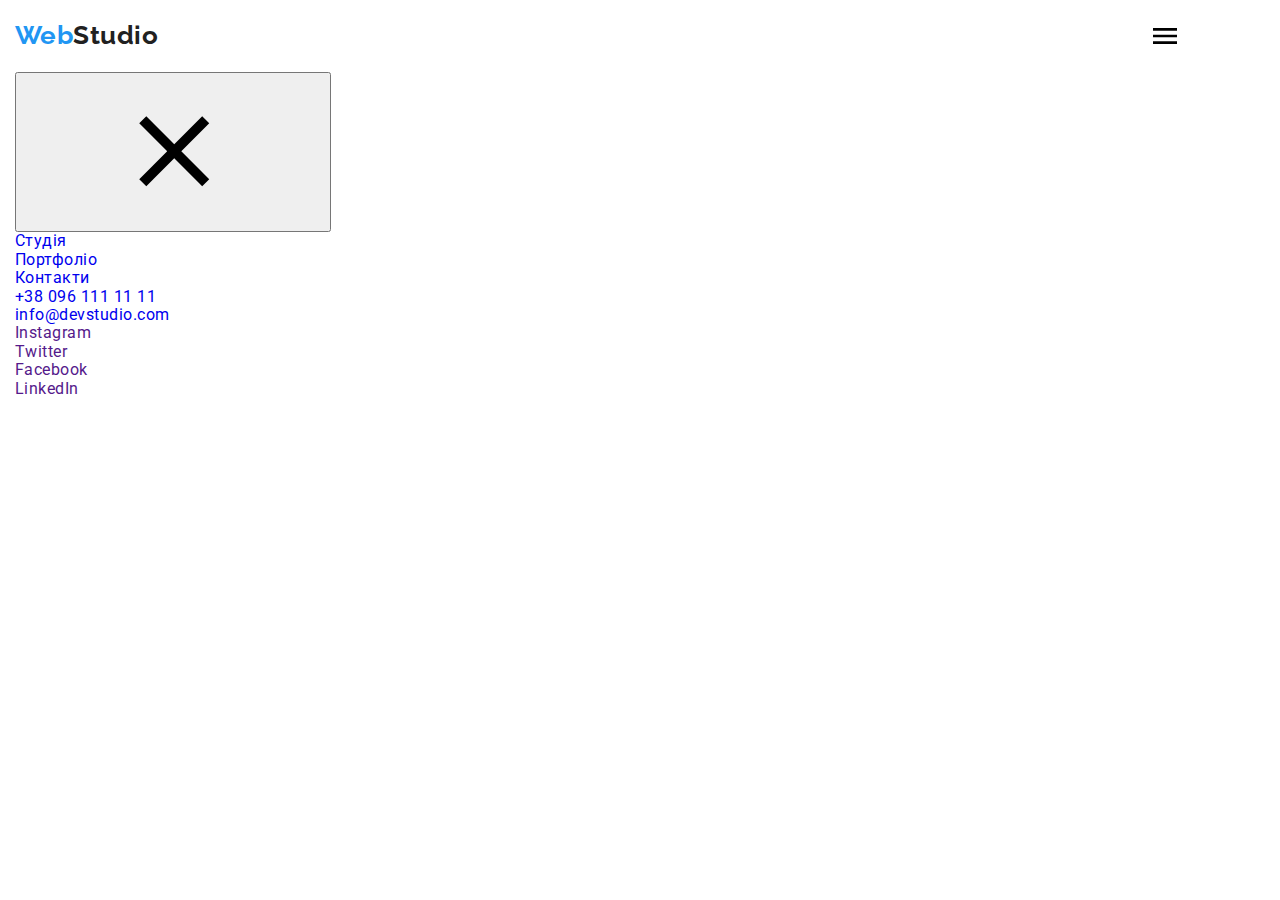
==== commit e334bdd7: "add mobile-menu2" ====
--- a/index.html
+++ b/index.html
@@ -39,7 +39,7 @@
             </li>
           </ul>
         </nav>
-        <button type="button" class="open-mobile-menu-btn">
+        <button type="button" class="open-mobile-menu-btn js-open-menu">
           <svg class="open-mobile-menu-btn-icon">
             <use href="./images/symbol-defs2.svg#icon-burger"></use>
           </svg>
@@ -73,10 +73,64 @@
           </li>
         </ul>
       </div>
-      <div class="mobil-menu">
-        <div class="container"></div>
+    </header>
+    <div class="mobile-menu js-menu-container">
+      <div class="container mobile-menu__container">
+        <button class="mobile-menu__close-btn js-close-menu">
+          <svg class="mobile-menu__close-icon">
+            <use href="./images/symbol-defs2.svg#icon-close-mobile"></use>
+          </svg>
+        </button>
+        <nav class="mobile-menu-nav">
+          <ul class="mobile-menu-nav__container">
+            <li class="mobile-menu-nav__list">
+              <a
+                class="link mobile-menu-nav__link mobile-menu-nav__link_current-studio"
+                href="./index.html"
+                >Студія</a
+              >
+            </li>
+            <li class="mobile-menu-nav__list">
+              <a class="link mobile-menu-nav__link" href="portfolio.html"
+                >Портфоліо</a
+              >
+            </li>
+            <li class="mobile-menu-nav__list">
+              <a class="link mobile-menu-nav__link" href="#">Контакти</a>
+            </li>
+          </ul>
+        </nav>
+        <ul class="menu-mobile-contact">
+          <li class="menu-mobile__list">
+            <a class="link menu-mobile-contact__tell" href="tel:380961111111">
+              +38 096 111 11 11</a
+            >
+          </li>
+          <li class="menu-mobile__list">
+            <a
+              class="link menu-mobile-contact__email"
+              href="mailto:info@devstudio.com"
+            >
+              info@devstudio.com</a
+            >
+          </li>
+        </ul>
+        <ul class="menu-mobile-social">
+          <li class="menu-mobile-social__list">
+            <a class="menu-mobile-social__link" href="">Instagram</a>
+          </li>
+          <li class="menu-mobile-social__list">
+            <a class="menu-mobile-social__link" href="">Twitter</a>
+          </li>
+          <li class="menu-mobile-social__list">
+            <a class="menu-mobile-social__link" href="">Facebook</a>
+          </li>
+          <li class="menu-mobile-social__list">
+            <a class="menu-mobile-social__link" href="">LinkedIn</a>
+          </li>
+        </ul>
       </div>
-    </header>
+    </div>
     <!-- <main>
       <section class="hero img">
         <div class="container hero-box">
@@ -713,8 +767,10 @@
           <button type="submit" class="modal-form-submit">Відправити</button>
         </form>
       </div>
-    </div>
-    <script src="./js/modal.js"></script>
+    </div> -->
+
+    <script src="./js/mobile-menu.js"></script>
+    <!-- <script src="./js/modal.js"></script>
   </body>
 </html> -->
   </body>
--- a/css/main.min.css
+++ b/css/main.min.css
@@ -1 +1 @@
-:root{--main-font-family: "Roboto", sans-serif;--main-color: #212121;--main-light-color: #ffffff;--accent-color: #2196f3;--secondary-color: #757575;--footer-color: #2f303a;--button-color: #f5f4fa;--trnsition-dur-and-func: 250ms cubic-bezier(0.4, 0, 0.2, 1)}.visually-hidden{position:absolute;white-space:nowrap;width:1px;height:1px;overflow:hidden;border:0;padding:0;clip:rect(0 0 0 0);clip-path:inset(50%);margin:-1px}h1,h2,h4,p{margin-top:0;margin-bottom:0}ul,ol{margin-top:0;margin-bottom:0;padding-left:0}img{display:block}body{font-family:var(--main-font-family);font-size:16px;color:var(--main-color);letter-spacing:.03em}a{text-decoration:none}li{list-style-type:none}.section{padding-top:94px;padding-bottom:94px}.container{padding-left:15px;padding-right:15px}@media screen and (min-width: 480px){.container{width:450px;padding-left:auto;padding-right:auto}}@media screen and (min-width: 768px){.container{width:768px}}@media screen and (min-width: 1200px){.container{width:1200px}}.button{border:none;cursor:pointer;font-family:inherit;font-weight:500;font-size:16px;line-height:1.6;background-color:var(--main-light-color);transition:background-color var(--trnsition-dur-and-func),color var(--trnsition-dur-and-func),box-shadow var(--trnsition-dur-and-func)}.button:hover,.button:focus{background-color:var(--accent-color);color:var(--main-light-color);box-shadow:0 2px 2px 0 rgba(0,0,0,.12),0 1px 2px 0 rgba(0,0,0,.08),0 3px 1px 0 rgba(0,0,0,.1)}.title-company{text-align:center;margin-bottom:50px;font-weight:700;font-size:36px;line-height:1.1;color:var(--main-color)}.logo{margin-right:94px}.backdrop{position:fixed;top:0;left:0;z-index:555;width:100%;height:100%;background-color:rgba(0,0,0,.2);transition:opacity 250ms ease,visibility 250ms ease}.backdrop.is-hidden{visibility:hidden;opacity:0;pointer-events:none}.modal{position:absolute;top:50%;left:50%;transform:translate(-50%, -50%);width:528px;min-height:581px;padding:40px;background-color:var(--main-light-color);box-shadow:0 2px 1px 0 rgba(0,0,0,.2),0 1px 1px 0 rgba(0,0,0,.14),0 1px 3px 0 rgba(0,0,0,.12)}.modal-close-btn{position:absolute;top:8px;right:8px;display:flex;align-items:center;justify-content:center;width:30px;height:30px;border-radius:50px;background-color:rgba(0,0,0,0);border:1px solid rgba(0,0,0,.1);padding:0;cursor:pointer;transition:fill var(--trnsition-dur-and-func)}.modal-close-btn:focus,.modal-close-btn:hover{fill:var(--accent-color)}.modal-form-title{font-size:20px;line-height:1.2;font-weight:700;font-family:var(--main-font-family);text-align:center;margin-bottom:30px}.modal-form{display:flex;flex-direction:column}.modal-form-field{margin-bottom:10px}.modal-form-field-desc{display:block;margin-bottom:4px;font-size:12px;line-height:1.2;color:var(--secondary-color)}.modal-form-input-wrapper{position:relative;display:block}.modal-form-input{width:100%;height:40px;border-radius:4px;border:1px solid rgba(33,33,33,.2);padding-left:42px;transition:border-color var(--trnsition-dur-and-func)}.modal-form-input:focus{border-color:var(--accent-color);outline:none}.modal-form-input-icon{position:absolute;top:50%;left:12px;transform:translateY(-50%);transition:fill var(--trnsition-dur-and-func)}.modal-form-input:focus+.modal-form-input-icon{fill:var(--accent-color)}.modal-form-message{display:block;width:100%;height:120px;border-radius:4px;border:1px solid rgba(33,33,33,.2);padding:12px 16px;resize:none;transition:border-color var(--trnsition-dur-and-func)}.modal-form-message::placeholder{font-weight:400;font-size:12px;font-family:var(--main-font-family);color:rgba(117,117,117,.5)}.modal-form-message:focus{border-color:var(--accent-color);outline:none}.modal-form-link{position:relative;color:var(--accent-color)}.modal-form-link::after{position:absolute;content:"";display:block;bottom:6px;width:100%;height:1px;background-color:var(--accent-color);border-radius:1px}.modal-form-check-field{display:flex;align-items:center;margin-bottom:30px;font-weight:400;font-size:14px;line-height:1.7;color:var(--secondary-color)}.modal-form-check{position:absolute;appearance:none}.modal-form-own-checkbox{margin-right:7px;border-radius:2px;border:1px solid var(--main-color);cursor:pointer}.modal-form-check:checked+.modal-form-own-checkbox{background-color:var(--accent-color);border:none}.modal-form-own-checkbox-icon{display:none}.modal-form-check:checked+.modal-form-own-checkbox .modal-form-own-checkbox-icon{display:block}.modal-form-submit{display:block;border-radius:4px;padding:10px 32px;min-width:200px;margin-left:auto;margin-right:auto;border:none;font-family:"Roboto";font-style:normal;font-weight:700;font-size:16px;line-height:1.8;letter-spacing:.06em;cursor:pointer;background-color:var(--accent-color);color:var(--main-light-color);box-shadow:0 4px 4px 0 rgba(0,0,0,.15);transition:background-color var(--trnsition-dur-and-func)}.modal-form-submit:hover,.modal-form-submit:focus{background-color:#188ce8}.menu{display:none}.header-contact{display:none}.open-mobile-menu-btn{line-height:0;border:none;background-color:rgba(0,0,0,0);padding:0}.open-mobile-menu-btn-icon{height:40px;width:40px}.page-header__container{display:flex;align-items:center;justify-content:space-between}.page-header{padding-top:16px;padding-bottom:16px}.header-studio{font-size:26px;line-height:1.2;font-weight:700;font-family:"Raleway",sans-serif;color:var(--main-color)}.logo__link{font-size:26px;line-height:1.2;font-weight:700;font-family:"Raleway",sans-serif;color:var(--accent-color)}.hero-box__title{margin-bottom:30px;font-weight:900;font-size:44px;line-height:1.3;color:var(--main-light-color);text-transform:uppercase;text-align:center}.hero.img{max-width:1600px;height:600px;margin-right:auto;margin-left:auto;background-image:linear-gradient(rgba(47, 48, 58, 0.4), rgba(47, 48, 58, 0.4)),url("../images/Img17.jpg");background-size:cover}.container.hero-box{width:700px}.hero{padding-top:200px;padding-bottom:200px;background:var(--footer-color)}.hero-box__button{display:block;border-radius:4px;padding:10px 32px;min-width:216px;margin-left:auto;margin-right:auto;border:none;font-family:"Roboto";font-style:normal;font-weight:700;font-size:16px;line-height:1.8;letter-spacing:.06em;cursor:pointer;background-color:var(--accent-color);color:var(--main-light-color);transition:background-color var(--trnsition-dur-and-func)}.hero-box__button:hover,.hero-box__button:focus{background-color:#188ce8;color:var(--main-light-color)}.features-section{padding-top:94px;padding-bottom:94px}.features{display:flex;gap:30px}.features-text{width:270px}.background-features{display:flex;background-color:var(--button-color);height:120px;margin-bottom:30px;align-items:center;justify-content:center}.section-title{margin-top:0;margin-bottom:10px;font-weight:700;font-size:14px;line-height:1.1;color:var(--footer-color);text-transform:uppercase}.section-text{font-weight:400;font-size:14px;line-height:1.7;color:var(--secondary-color)}.labor-section{padding-bottom:94px}.examples-list-img-wrapper{position:relative}.overlay-examples{position:absolute;display:flex;align-items:center;justify-content:center;bottom:0;width:100%;height:70px;background-color:rgba(47,48,58,.8);color:var(--main-light-color);font-weight:700;font-size:14px;line-height:1.1;text-transform:uppercase}.examples{display:flex;gap:30px}.company-box{display:flex;gap:30px}.our-company{padding-top:94px;padding-bottom:94px;background-color:var(--button-color)}.text-company{background-color:var(--main-light-color)}.company-info{text-align:center;padding:30px}.img-title{margin-top:0;margin-bottom:10px;font-weight:500;font-size:16px;line-height:1.1;color:var(--main-color);letter-spacing:.03em}.foto-text{font-weight:400;font-size:16px;line-height:1.1;margin-bottom:16px;color:var(--secondary-color)}.social-list-link{display:flex;align-items:center;justify-content:center;width:44px;height:44px;border-radius:50%;background-color:#fff;transition:background-color var(--trnsition-dur-and-func)}.social-list-link:hover,.social-list-link:focus{background-color:var(--accent-color)}.social-list{display:flex;justify-content:center;column-gap:10px}.social-list-icon{width:20px;height:20px;fill:#afb1b8;transition:fill var(--trnsition-dur-and-func)}.social-list-link:hover .social-list-icon,.social-list-link:focus .social-list-icon{fill:#fff}.client-list{display:flex;align-items:center;justify-content:center;gap:30px}.client-list-link{display:flex;align-items:center;justify-content:center;border-radius:4px;border:1px solid #afb1b8;background-color:var(--main-light-color);color:#afb1b8;width:170px;height:92px;transition:color var(--trnsition-dur-and-func),border var(--trnsition-dur-and-func)}.client-list-link:hover,.client-list-link:focus{color:var(--accent-color);border-color:var(--accent-color)}.client-logo{fill:currentColor}.footer{padding-top:60px;padding-bottom:60px;background:#2f303a}.logo-footer{display:inline-block;margin-bottom:20px}.footer-box{display:flex;gap:70px;align-items:baseline}.footer-web{color:var(--accent-color);font-size:26px;line-height:1.2;font-family:"Raleway",sans-serif}.footer-studio{color:var(--main-light-color);font-size:26px;line-height:1.2;font-family:"Raleway",sans-serif}.link-address{color:var(--main-light-color);font-style:normal;font-weight:400;font-size:14px;line-height:1.7;transition:color var(--trnsition-dur-and-func)}.link-address:hover,.link-address:focus{color:var(--accent-color)}.address{color:rgba(255,255,255,.6);font-size:14px;line-height:1.7;font-style:normal;transition:color var(--trnsition-dur-and-func)}.address:hover,.address:focus{color:var(--accent-color)}.social-title{margin-top:0;margin-bottom:20px;font-weight:700;font-size:14px;line-height:1.1;color:var(--main-light-color);text-transform:uppercase}.social-footer-link{display:flex;display:flex;align-items:center;justify-content:center;width:44px;height:44px;border-radius:50%;background-color:rgba(255,255,255,.1);transition:background-color var(--trnsition-dur-and-func)}.social-footer-link:hover,.social-footer-link:focus{background-color:var(--accent-color)}.social-footer-list{display:flex;align-items:center;justify-content:center;column-gap:10px}.social-footer-icon{width:20px;height:20px;fill:#fff}.footer-link{margin-bottom:9px}.footer-link:last-child{margin-bottom:0}.footer-form{display:flex}.footer-form-field{margin-right:12px}.footer-form-button-icon{margin-left:10px}.footer-form-iput-wrapper{display:block}.footer-form-iput{width:100%;height:50px;width:358px;border-radius:4px;border:1px solid rgba(33,33,33,.2);padding:15px;background-color:#2f303a;border:1px solid rgba(255,255,255,.3);color:rgba(255,255,255,.6)}.footer-form-iput::placeholder{font-family:var(--main-font-family);font-size:16px;font-weight:400;line-height:1.3;color:rgba(255,255,255,.6)}.footer-form-title{margin-top:0;margin-bottom:20px;font-weight:700;font-size:14px;line-height:1.1;color:var(--main-light-color);text-transform:uppercase}.footer-form-submit{display:flex;align-items:center;justify-content:center;border-radius:4px;min-width:200px;min-height:50px;margin-left:auto;margin-right:auto;border:none;font-family:"Roboto";font-style:normal;font-weight:700;font-size:16px;line-height:1.8;letter-spacing:.06em;cursor:pointer;background-color:var(--accent-color);color:var(--main-light-color);box-shadow:0 4px 4px 0 rgba(0,0,0,.15);transition:background-color var(--trnsition-dur-and-func)}.footer-form-submit:hover,.footer-form-submit:focus{background-color:#188ce8}.container.hero-portfolio{margin-left:auto;margin-right:auto}.list-portfolio{display:flex;align-items:center;justify-content:center;gap:8px;margin-bottom:50px}.portfolio-foto{display:flex;gap:30px;flex-wrap:wrap}.filter-list{padding:20px 24px;border-bottom:1px solid #eee;border-left:1px solid #eee;border-right:1px solid #eee}.portfolio-link{display:block;transition:box-shadow var(--trnsition-dur-and-func)}.portfolio-link:hover,.portfolio-link:focus{box-shadow:0px 1px 1px rgba(0,0,0,.12),0px 4px 4px rgba(0,0,0,.06),1px 4px 6px rgba(0,0,0,.16)}.current-portfolio{color:var(--accent-color)}.current-portfolio::after{position:absolute;content:"";display:block;bottom:-1px;width:100%;height:4px;background-color:var(--accent-color);border-radius:2px}.button-section{padding:6px 22px;border-radius:4px;background:var(--button-color)}.team-list-img-wrapper{position:relative;overflow:hidden}.overlay{position:absolute;top:0;left:0;height:100%;width:100%;font-size:18px;overflow:auto;color:var(--main-light-color);background-color:rgba(33,150,243,.9);padding:63px 24px;line-height:1.6;transform:translateY(100%);transition:transform var(--trnsition-dur-and-func)}.portfolio-link:hover .overlay,.portfolio-link:focus .overlay{transform:translate(0%)}.list-title{margin-bottom:4px;font-weight:700;font-size:18px;line-height:2;color:var(--main-color)}.text-paragraph{font-weight:400;font-size:16px;line-height:1.8;color:var(--secondary-color)}/*# sourceMappingURL=main.min.css.map */+:root{--main-font-family: "Roboto", sans-serif;--main-color: #212121;--main-light-color: #ffffff;--accent-color: #2196f3;--secondary-color: #757575;--footer-color: #2f303a;--button-color: #f5f4fa;--trnsition-dur-and-func: 250ms cubic-bezier(0.4, 0, 0.2, 1)}.visually-hidden{position:absolute;white-space:nowrap;width:1px;height:1px;overflow:hidden;border:0;padding:0;clip:rect(0 0 0 0);clip-path:inset(50%);margin:-1px}h1,h2,h4,p{margin-top:0;margin-bottom:0}ul,ol{margin-top:0;margin-bottom:0;padding-left:0}img{display:block}body{font-family:var(--main-font-family);font-size:16px;color:var(--main-color);letter-spacing:.03em}a{text-decoration:none}li{list-style-type:none}.section{padding-top:94px;padding-bottom:94px}.container{padding-left:15px;padding-right:15px}@media screen and (min-width: 480px){.container{width:450px;padding-left:auto;padding-right:auto}}@media screen and (min-width: 768px){.container{width:768px}}@media screen and (min-width: 1200px){.container{width:1200px}}.button{border:none;cursor:pointer;font-family:inherit;font-weight:500;font-size:16px;line-height:1.6;background-color:var(--main-light-color);transition:background-color var(--trnsition-dur-and-func),color var(--trnsition-dur-and-func),box-shadow var(--trnsition-dur-and-func)}.button:hover,.button:focus{background-color:var(--accent-color);color:var(--main-light-color);box-shadow:0 2px 2px 0 rgba(0,0,0,.12),0 1px 2px 0 rgba(0,0,0,.08),0 3px 1px 0 rgba(0,0,0,.1)}.title-company{text-align:center;margin-bottom:50px;font-weight:700;font-size:36px;line-height:1.1;color:var(--main-color)}.logo{margin-right:94px}.backdrop{position:fixed;top:0;left:0;z-index:555;width:100%;height:100%;background-color:rgba(0,0,0,.2);transition:opacity 250ms ease,visibility 250ms ease}.backdrop.is-hidden{visibility:hidden;opacity:0;pointer-events:none}.modal{position:absolute;top:50%;left:50%;transform:translate(-50%, -50%);width:528px;min-height:581px;padding:40px;background-color:var(--main-light-color);box-shadow:0 2px 1px 0 rgba(0,0,0,.2),0 1px 1px 0 rgba(0,0,0,.14),0 1px 3px 0 rgba(0,0,0,.12)}.modal-close-btn{position:absolute;top:8px;right:8px;display:flex;align-items:center;justify-content:center;width:30px;height:30px;border-radius:50px;background-color:rgba(0,0,0,0);border:1px solid rgba(0,0,0,.1);padding:0;cursor:pointer;transition:fill var(--trnsition-dur-and-func)}.modal-close-btn:focus,.modal-close-btn:hover{fill:var(--accent-color)}.modal-form-title{font-size:20px;line-height:1.2;font-weight:700;font-family:var(--main-font-family);text-align:center;margin-bottom:30px}.modal-form{display:flex;flex-direction:column}.modal-form-field{margin-bottom:10px}.modal-form-field-desc{display:block;margin-bottom:4px;font-size:12px;line-height:1.2;color:var(--secondary-color)}.modal-form-input-wrapper{position:relative;display:block}.modal-form-input{width:100%;height:40px;border-radius:4px;border:1px solid rgba(33,33,33,.2);padding-left:42px;transition:border-color var(--trnsition-dur-and-func)}.modal-form-input:focus{border-color:var(--accent-color);outline:none}.modal-form-input-icon{position:absolute;top:50%;left:12px;transform:translateY(-50%);transition:fill var(--trnsition-dur-and-func)}.modal-form-input:focus+.modal-form-input-icon{fill:var(--accent-color)}.modal-form-message{display:block;width:100%;height:120px;border-radius:4px;border:1px solid rgba(33,33,33,.2);padding:12px 16px;resize:none;transition:border-color var(--trnsition-dur-and-func)}.modal-form-message::placeholder{font-weight:400;font-size:12px;font-family:var(--main-font-family);color:rgba(117,117,117,.5)}.modal-form-message:focus{border-color:var(--accent-color);outline:none}.modal-form-link{position:relative;color:var(--accent-color)}.modal-form-link::after{position:absolute;content:"";display:block;bottom:6px;width:100%;height:1px;background-color:var(--accent-color);border-radius:1px}.modal-form-check-field{display:flex;align-items:center;margin-bottom:30px;font-weight:400;font-size:14px;line-height:1.7;color:var(--secondary-color)}.modal-form-check{position:absolute;appearance:none}.modal-form-own-checkbox{margin-right:7px;border-radius:2px;border:1px solid var(--main-color);cursor:pointer}.modal-form-check:checked+.modal-form-own-checkbox{background-color:var(--accent-color);border:none}.modal-form-own-checkbox-icon{display:none}.modal-form-check:checked+.modal-form-own-checkbox .modal-form-own-checkbox-icon{display:block}.modal-form-submit{display:block;border-radius:4px;padding:10px 32px;min-width:200px;margin-left:auto;margin-right:auto;border:none;font-family:"Roboto";font-style:normal;font-weight:700;font-size:16px;line-height:1.8;letter-spacing:.06em;cursor:pointer;background-color:var(--accent-color);color:var(--main-light-color);box-shadow:0 4px 4px 0 rgba(0,0,0,.15);transition:background-color var(--trnsition-dur-and-func)}.modal-form-submit:hover,.modal-form-submit:focus{background-color:#188ce8}@media screen and (max-width: 767px){.mobile-menu{position:fixed;top:0;left:0;z-index:999;width:100%;height:100%;visibility:hidden;opacity:0;pointer-events:none;transition:visibility var(--trnsition-dur-and-func)}.mobile-menu.is-open{visibility:visible;opacity:1;pointer-events:auto;background-color:var(--main-light-color);box-shadow:0px 4px 8px rgba(0,0,0,.04),0px 2px 4px rgba(0,0,0,.08),0px 1px 3px rgba(0,0,0,.16)}.mobile-menu__container{position:relative;display:flex;flex-direction:column;height:100%;padding:48px 40px}}@media screen and (max-width: 767px)and (max-width: 440px){.mobile-menu__container{padding-left:5vw}}@media screen and (max-width: 767px){.mobile-menu__close-btn{position:absolute;top:10px;right:15px;width:40px;height:40px;background-color:rgba(0,0,0,0);border:0;line-height:0;padding:0;margin:0;color:var(--main-color)}}@media screen and (max-width: 767px){.mobile-menu__close-icon{width:40px;height:40px;transition:fill var(--trnsition-dur-and-func)}.mobile-menu__close-btn:hover .mobile-menu__close-icon,.mobile-menu__close-btn:focus .mobile-menu__close-icon{fill:var(--accent-color)}}@media screen and (max-width: 767px){.mobile-menu-nav{margin-bottom:auto}}@media screen and (max-width: 767px){.mobile-menu-nav__container{display:flex;flex-direction:column;row-gap:32px}}@media screen and (max-width: 767px){.mobile-menu-nav__link{font-weight:500;font-size:40px;line-height:1.2;letter-spacing:.02em;color:var(--main-color)}}@media screen and (max-width: 767px)and (max-width: 440px){.mobile-menu-nav__link{font-size:9vw}}@media screen and (max-width: 767px){.mobile-menu-nav__link_current-studio{color:var(--accent-color)}}@media screen and (max-width: 767px){.menu-mobile-contact{display:flex;flex-direction:column;row-gap:32px;margin-bottom:64px}}@media screen and (max-width: 767px){.menu-mobile-contact__tell{font-weight:500;font-size:34px;line-height:1.2;letter-spacing:.02em;color:var(--accent-color)}}@media screen and (max-width: 767px)and (max-width: 440px){.menu-mobile-contact__tell{font-size:7.5vw}}@media screen and (max-width: 767px){.menu-mobile-contact__email{font-weight:500;font-size:24px;line-height:1.1;letter-spacing:.02em;color:var(--secondary-color)}}@media screen and (max-width: 767px)and (max-width: 440px){.menu-mobile-contact__email{font-size:5.5vw}}@media screen and (max-width: 767px){.menu-mobile-social{display:flex}}@media screen and (max-width: 767px){.menu-mobile-social__list{padding-left:10px;padding-bottom:5px}.menu-mobile-social__list:not(:last-child){padding-right:10px;border-right:1px solid rgba(33,33,33,.2)}.menu-mobile-social__list:nth-child(1){padding-left:0}}@media screen and (max-width: 767px){.menu-mobile-social__link{font-weight:500;font-size:18px;line-height:1.2;letter-spacing:.02em;color:var(--accent-color)}}@media screen and (max-width: 767px)and (max-width: 440px){.menu-mobile-social__link{font-size:4vw}}.menu{display:none}.header-contact{display:none}.open-mobile-menu-btn{line-height:0;border:none;background-color:rgba(0,0,0,0);padding:0}.open-mobile-menu-btn-icon{height:40px;width:40px}.page-header__container{display:flex;align-items:center;justify-content:space-between}.page-header{padding-top:16px;padding-bottom:16px}.header-studio{font-size:26px;line-height:1.2;font-weight:700;font-family:"Raleway",sans-serif;color:var(--main-color)}.logo__link{font-size:26px;line-height:1.2;font-weight:700;font-family:"Raleway",sans-serif;color:var(--accent-color)}.hero-box__title{margin-bottom:30px;font-weight:900;font-size:44px;line-height:1.3;color:var(--main-light-color);text-transform:uppercase;text-align:center}.hero.img{max-width:1600px;height:600px;margin-right:auto;margin-left:auto;background-image:linear-gradient(rgba(47, 48, 58, 0.4), rgba(47, 48, 58, 0.4)),url("../images/Img17.jpg");background-size:cover}.container.hero-box{width:700px}.hero{padding-top:200px;padding-bottom:200px;background:var(--footer-color)}.hero-box__button{display:block;border-radius:4px;padding:10px 32px;min-width:216px;margin-left:auto;margin-right:auto;border:none;font-family:"Roboto";font-style:normal;font-weight:700;font-size:16px;line-height:1.8;letter-spacing:.06em;cursor:pointer;background-color:var(--accent-color);color:var(--main-light-color);transition:background-color var(--trnsition-dur-and-func)}.hero-box__button:hover,.hero-box__button:focus{background-color:#188ce8;color:var(--main-light-color)}.features-section{padding-top:94px;padding-bottom:94px}.features{display:flex;gap:30px}.features-text{width:270px}.background-features{display:flex;background-color:var(--button-color);height:120px;margin-bottom:30px;align-items:center;justify-content:center}.section-title{margin-top:0;margin-bottom:10px;font-weight:700;font-size:14px;line-height:1.1;color:var(--footer-color);text-transform:uppercase}.section-text{font-weight:400;font-size:14px;line-height:1.7;color:var(--secondary-color)}.labor-section{padding-bottom:94px}.examples-list-img-wrapper{position:relative}.overlay-examples{position:absolute;display:flex;align-items:center;justify-content:center;bottom:0;width:100%;height:70px;background-color:rgba(47,48,58,.8);color:var(--main-light-color);font-weight:700;font-size:14px;line-height:1.1;text-transform:uppercase}.examples{display:flex;gap:30px}.company-box{display:flex;gap:30px}.our-company{padding-top:94px;padding-bottom:94px;background-color:var(--button-color)}.text-company{background-color:var(--main-light-color)}.company-info{text-align:center;padding:30px}.img-title{margin-top:0;margin-bottom:10px;font-weight:500;font-size:16px;line-height:1.1;color:var(--main-color);letter-spacing:.03em}.foto-text{font-weight:400;font-size:16px;line-height:1.1;margin-bottom:16px;color:var(--secondary-color)}.social-list-link{display:flex;align-items:center;justify-content:center;width:44px;height:44px;border-radius:50%;background-color:#fff;transition:background-color var(--trnsition-dur-and-func)}.social-list-link:hover,.social-list-link:focus{background-color:var(--accent-color)}.social-list{display:flex;justify-content:center;column-gap:10px}.social-list-icon{width:20px;height:20px;fill:#afb1b8;transition:fill var(--trnsition-dur-and-func)}.social-list-link:hover .social-list-icon,.social-list-link:focus .social-list-icon{fill:#fff}.client-list{display:flex;align-items:center;justify-content:center;gap:30px}.client-list-link{display:flex;align-items:center;justify-content:center;border-radius:4px;border:1px solid #afb1b8;background-color:var(--main-light-color);color:#afb1b8;width:170px;height:92px;transition:color var(--trnsition-dur-and-func),border var(--trnsition-dur-and-func)}.client-list-link:hover,.client-list-link:focus{color:var(--accent-color);border-color:var(--accent-color)}.client-logo{fill:currentColor}.footer{padding-top:60px;padding-bottom:60px;background:#2f303a}.logo-footer{display:inline-block;margin-bottom:20px}.footer-box{display:flex;gap:70px;align-items:baseline}.footer-web{color:var(--accent-color);font-size:26px;line-height:1.2;font-family:"Raleway",sans-serif}.footer-studio{color:var(--main-light-color);font-size:26px;line-height:1.2;font-family:"Raleway",sans-serif}.link-address{color:var(--main-light-color);font-style:normal;font-weight:400;font-size:14px;line-height:1.7;transition:color var(--trnsition-dur-and-func)}.link-address:hover,.link-address:focus{color:var(--accent-color)}.address{color:rgba(255,255,255,.6);font-size:14px;line-height:1.7;font-style:normal;transition:color var(--trnsition-dur-and-func)}.address:hover,.address:focus{color:var(--accent-color)}.social-title{margin-top:0;margin-bottom:20px;font-weight:700;font-size:14px;line-height:1.1;color:var(--main-light-color);text-transform:uppercase}.social-footer-link{display:flex;display:flex;align-items:center;justify-content:center;width:44px;height:44px;border-radius:50%;background-color:rgba(255,255,255,.1);transition:background-color var(--trnsition-dur-and-func)}.social-footer-link:hover,.social-footer-link:focus{background-color:var(--accent-color)}.social-footer-list{display:flex;align-items:center;justify-content:center;column-gap:10px}.social-footer-icon{width:20px;height:20px;fill:#fff}.footer-link{margin-bottom:9px}.footer-link:last-child{margin-bottom:0}.footer-form{display:flex}.footer-form-field{margin-right:12px}.footer-form-button-icon{margin-left:10px}.footer-form-iput-wrapper{display:block}.footer-form-iput{width:100%;height:50px;width:358px;border-radius:4px;border:1px solid rgba(33,33,33,.2);padding:15px;background-color:#2f303a;border:1px solid rgba(255,255,255,.3);color:rgba(255,255,255,.6)}.footer-form-iput::placeholder{font-family:var(--main-font-family);font-size:16px;font-weight:400;line-height:1.3;color:rgba(255,255,255,.6)}.footer-form-title{margin-top:0;margin-bottom:20px;font-weight:700;font-size:14px;line-height:1.1;color:var(--main-light-color);text-transform:uppercase}.footer-form-submit{display:flex;align-items:center;justify-content:center;border-radius:4px;min-width:200px;min-height:50px;margin-left:auto;margin-right:auto;border:none;font-family:"Roboto";font-style:normal;font-weight:700;font-size:16px;line-height:1.8;letter-spacing:.06em;cursor:pointer;background-color:var(--accent-color);color:var(--main-light-color);box-shadow:0 4px 4px 0 rgba(0,0,0,.15);transition:background-color var(--trnsition-dur-and-func)}.footer-form-submit:hover,.footer-form-submit:focus{background-color:#188ce8}.container.hero-portfolio{margin-left:auto;margin-right:auto}.list-portfolio{display:flex;align-items:center;justify-content:center;gap:8px;margin-bottom:50px}.portfolio-foto{display:flex;gap:30px;flex-wrap:wrap}.filter-list{padding:20px 24px;border-bottom:1px solid #eee;border-left:1px solid #eee;border-right:1px solid #eee}.portfolio-link{display:block;transition:box-shadow var(--trnsition-dur-and-func)}.portfolio-link:hover,.portfolio-link:focus{box-shadow:0px 1px 1px rgba(0,0,0,.12),0px 4px 4px rgba(0,0,0,.06),1px 4px 6px rgba(0,0,0,.16)}.current-portfolio{color:var(--accent-color)}.current-portfolio::after{position:absolute;content:"";display:block;bottom:-1px;width:100%;height:4px;background-color:var(--accent-color);border-radius:2px}.button-section{padding:6px 22px;border-radius:4px;background:var(--button-color)}.team-list-img-wrapper{position:relative;overflow:hidden}.overlay{position:absolute;top:0;left:0;height:100%;width:100%;font-size:18px;overflow:auto;color:var(--main-light-color);background-color:rgba(33,150,243,.9);padding:63px 24px;line-height:1.6;transform:translateY(100%);transition:transform var(--trnsition-dur-and-func)}.portfolio-link:hover .overlay,.portfolio-link:focus .overlay{transform:translate(0%)}.list-title{margin-bottom:4px;font-weight:700;font-size:18px;line-height:2;color:var(--main-color)}.text-paragraph{font-weight:400;font-size:16px;line-height:1.8;color:var(--secondary-color)}/*# sourceMappingURL=main.min.css.map */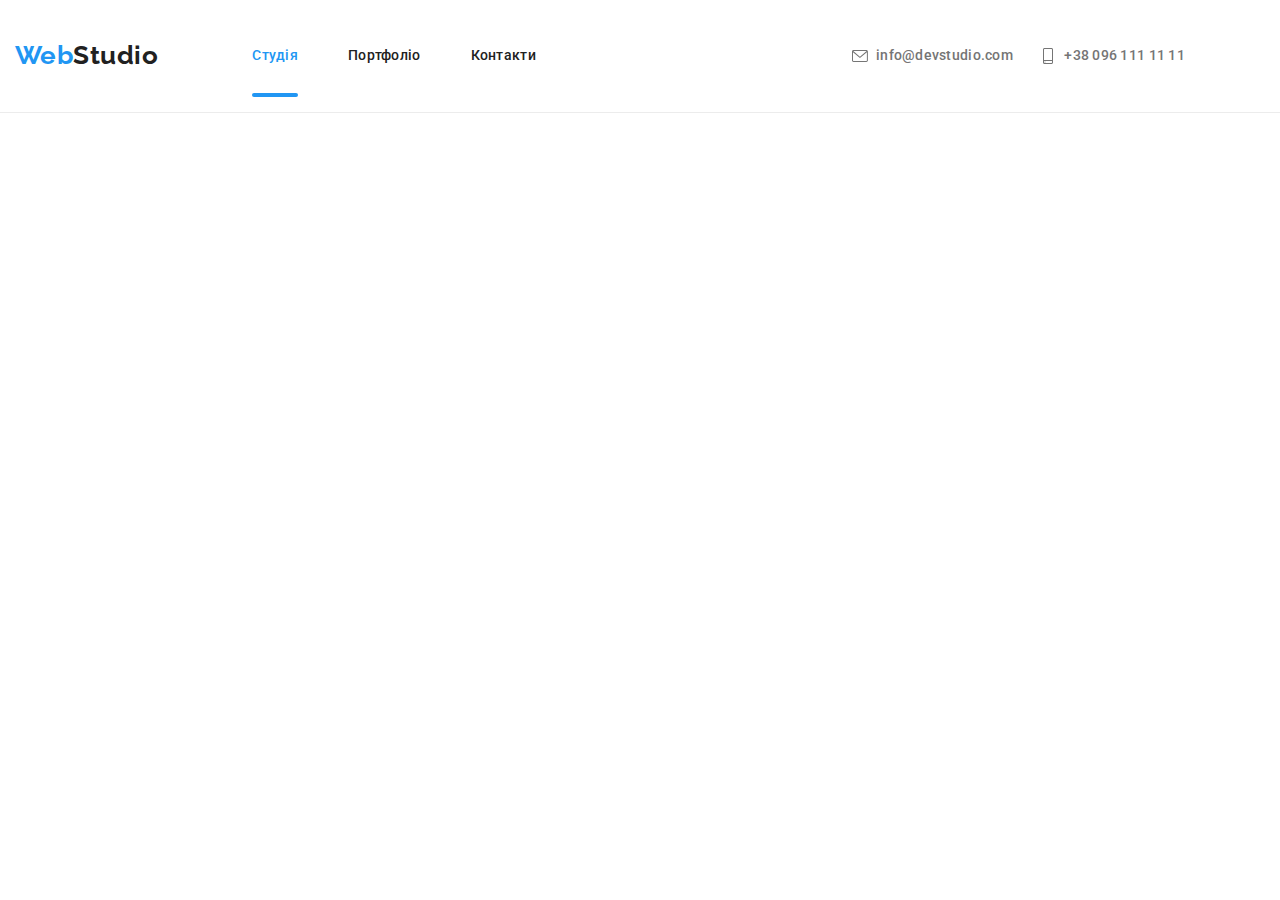
==== commit 7860b2f7: "add header hw8" ====
--- a/index.html
+++ b/index.html
@@ -45,7 +45,7 @@
           </svg>
         </button>
         <ul class="header-contact">
-          <li class="header__list">
+          <li class="header__list_width-email">
             <a class="link header__link" href="mailto:info@devstudio.com">
               <svg
                 aria-label="іконка пошти"
@@ -57,7 +57,7 @@
               >info@devstudio.com</a
             >
           </li>
-          <li class="header__list">
+          <li class="header__list_width-tell">
             <a class="link header__link" href="tel:380961111111">
               <svg
                 aria-label="іконка телефону"
--- a/css/main.min.css
+++ b/css/main.min.css
@@ -1 +1 @@
-:root{--main-font-family: "Roboto", sans-serif;--main-color: #212121;--main-light-color: #ffffff;--accent-color: #2196f3;--secondary-color: #757575;--footer-color: #2f303a;--button-color: #f5f4fa;--trnsition-dur-and-func: 250ms cubic-bezier(0.4, 0, 0.2, 1)}.visually-hidden{position:absolute;white-space:nowrap;width:1px;height:1px;overflow:hidden;border:0;padding:0;clip:rect(0 0 0 0);clip-path:inset(50%);margin:-1px}h1,h2,h4,p{margin-top:0;margin-bottom:0}ul,ol{margin-top:0;margin-bottom:0;padding-left:0}img{display:block}body{font-family:var(--main-font-family);font-size:16px;color:var(--main-color);letter-spacing:.03em}a{text-decoration:none}li{list-style-type:none}.section{padding-top:94px;padding-bottom:94px}.container{padding-left:15px;padding-right:15px}@media screen and (min-width: 480px){.container{width:450px;padding-left:auto;padding-right:auto}}@media screen and (min-width: 768px){.container{width:768px}}@media screen and (min-width: 1200px){.container{width:1200px}}.button{border:none;cursor:pointer;font-family:inherit;font-weight:500;font-size:16px;line-height:1.6;background-color:var(--main-light-color);transition:background-color var(--trnsition-dur-and-func),color var(--trnsition-dur-and-func),box-shadow var(--trnsition-dur-and-func)}.button:hover,.button:focus{background-color:var(--accent-color);color:var(--main-light-color);box-shadow:0 2px 2px 0 rgba(0,0,0,.12),0 1px 2px 0 rgba(0,0,0,.08),0 3px 1px 0 rgba(0,0,0,.1)}.title-company{text-align:center;margin-bottom:50px;font-weight:700;font-size:36px;line-height:1.1;color:var(--main-color)}.logo{margin-right:94px}.backdrop{position:fixed;top:0;left:0;z-index:555;width:100%;height:100%;background-color:rgba(0,0,0,.2);transition:opacity 250ms ease,visibility 250ms ease}.backdrop.is-hidden{visibility:hidden;opacity:0;pointer-events:none}.modal{position:absolute;top:50%;left:50%;transform:translate(-50%, -50%);width:528px;min-height:581px;padding:40px;background-color:var(--main-light-color);box-shadow:0 2px 1px 0 rgba(0,0,0,.2),0 1px 1px 0 rgba(0,0,0,.14),0 1px 3px 0 rgba(0,0,0,.12)}.modal-close-btn{position:absolute;top:8px;right:8px;display:flex;align-items:center;justify-content:center;width:30px;height:30px;border-radius:50px;background-color:rgba(0,0,0,0);border:1px solid rgba(0,0,0,.1);padding:0;cursor:pointer;transition:fill var(--trnsition-dur-and-func)}.modal-close-btn:focus,.modal-close-btn:hover{fill:var(--accent-color)}.modal-form-title{font-size:20px;line-height:1.2;font-weight:700;font-family:var(--main-font-family);text-align:center;margin-bottom:30px}.modal-form{display:flex;flex-direction:column}.modal-form-field{margin-bottom:10px}.modal-form-field-desc{display:block;margin-bottom:4px;font-size:12px;line-height:1.2;color:var(--secondary-color)}.modal-form-input-wrapper{position:relative;display:block}.modal-form-input{width:100%;height:40px;border-radius:4px;border:1px solid rgba(33,33,33,.2);padding-left:42px;transition:border-color var(--trnsition-dur-and-func)}.modal-form-input:focus{border-color:var(--accent-color);outline:none}.modal-form-input-icon{position:absolute;top:50%;left:12px;transform:translateY(-50%);transition:fill var(--trnsition-dur-and-func)}.modal-form-input:focus+.modal-form-input-icon{fill:var(--accent-color)}.modal-form-message{display:block;width:100%;height:120px;border-radius:4px;border:1px solid rgba(33,33,33,.2);padding:12px 16px;resize:none;transition:border-color var(--trnsition-dur-and-func)}.modal-form-message::placeholder{font-weight:400;font-size:12px;font-family:var(--main-font-family);color:rgba(117,117,117,.5)}.modal-form-message:focus{border-color:var(--accent-color);outline:none}.modal-form-link{position:relative;color:var(--accent-color)}.modal-form-link::after{position:absolute;content:"";display:block;bottom:6px;width:100%;height:1px;background-color:var(--accent-color);border-radius:1px}.modal-form-check-field{display:flex;align-items:center;margin-bottom:30px;font-weight:400;font-size:14px;line-height:1.7;color:var(--secondary-color)}.modal-form-check{position:absolute;appearance:none}.modal-form-own-checkbox{margin-right:7px;border-radius:2px;border:1px solid var(--main-color);cursor:pointer}.modal-form-check:checked+.modal-form-own-checkbox{background-color:var(--accent-color);border:none}.modal-form-own-checkbox-icon{display:none}.modal-form-check:checked+.modal-form-own-checkbox .modal-form-own-checkbox-icon{display:block}.modal-form-submit{display:block;border-radius:4px;padding:10px 32px;min-width:200px;margin-left:auto;margin-right:auto;border:none;font-family:"Roboto";font-style:normal;font-weight:700;font-size:16px;line-height:1.8;letter-spacing:.06em;cursor:pointer;background-color:var(--accent-color);color:var(--main-light-color);box-shadow:0 4px 4px 0 rgba(0,0,0,.15);transition:background-color var(--trnsition-dur-and-func)}.modal-form-submit:hover,.modal-form-submit:focus{background-color:#188ce8}@media screen and (max-width: 767px){.mobile-menu{position:fixed;top:0;left:0;z-index:999;width:100%;height:100%;visibility:hidden;opacity:0;pointer-events:none;transition:visibility var(--trnsition-dur-and-func)}.mobile-menu.is-open{visibility:visible;opacity:1;pointer-events:auto;background-color:var(--main-light-color);box-shadow:0px 4px 8px rgba(0,0,0,.04),0px 2px 4px rgba(0,0,0,.08),0px 1px 3px rgba(0,0,0,.16)}.mobile-menu__container{position:relative;display:flex;flex-direction:column;height:100%;padding:48px 40px}}@media screen and (max-width: 767px)and (max-width: 440px){.mobile-menu__container{padding-left:5vw}}@media screen and (max-width: 767px){.mobile-menu__close-btn{position:absolute;top:10px;right:15px;width:40px;height:40px;background-color:rgba(0,0,0,0);border:0;line-height:0;padding:0;margin:0;color:var(--main-color)}}@media screen and (max-width: 767px){.mobile-menu__close-icon{width:40px;height:40px;transition:fill var(--trnsition-dur-and-func)}.mobile-menu__close-btn:hover .mobile-menu__close-icon,.mobile-menu__close-btn:focus .mobile-menu__close-icon{fill:var(--accent-color)}}@media screen and (max-width: 767px){.mobile-menu-nav{margin-bottom:auto}}@media screen and (max-width: 767px){.mobile-menu-nav__container{display:flex;flex-direction:column;row-gap:32px}}@media screen and (max-width: 767px){.mobile-menu-nav__link{font-weight:500;font-size:40px;line-height:1.2;letter-spacing:.02em;color:var(--main-color)}}@media screen and (max-width: 767px)and (max-width: 440px){.mobile-menu-nav__link{font-size:9vw}}@media screen and (max-width: 767px){.mobile-menu-nav__link_current-studio{color:var(--accent-color)}}@media screen and (max-width: 767px){.menu-mobile-contact{display:flex;flex-direction:column;row-gap:32px;margin-bottom:64px}}@media screen and (max-width: 767px){.menu-mobile-contact__tell{font-weight:500;font-size:34px;line-height:1.2;letter-spacing:.02em;color:var(--accent-color)}}@media screen and (max-width: 767px)and (max-width: 440px){.menu-mobile-contact__tell{font-size:7.5vw}}@media screen and (max-width: 767px){.menu-mobile-contact__email{font-weight:500;font-size:24px;line-height:1.1;letter-spacing:.02em;color:var(--secondary-color)}}@media screen and (max-width: 767px)and (max-width: 440px){.menu-mobile-contact__email{font-size:5.5vw}}@media screen and (max-width: 767px){.menu-mobile-social{display:flex}}@media screen and (max-width: 767px){.menu-mobile-social__list{padding-left:10px;padding-bottom:5px}.menu-mobile-social__list:not(:last-child){padding-right:10px;border-right:1px solid rgba(33,33,33,.2)}.menu-mobile-social__list:nth-child(1){padding-left:0}}@media screen and (max-width: 767px){.menu-mobile-social__link{font-weight:500;font-size:18px;line-height:1.2;letter-spacing:.02em;color:var(--accent-color)}}@media screen and (max-width: 767px)and (max-width: 440px){.menu-mobile-social__link{font-size:4vw}}.menu{display:none}.header-contact{display:none}.open-mobile-menu-btn{line-height:0;border:none;background-color:rgba(0,0,0,0);padding:0}.open-mobile-menu-btn-icon{height:40px;width:40px}.page-header__container{display:flex;align-items:center;justify-content:space-between}.page-header{padding-top:16px;padding-bottom:16px}.header-studio{font-size:26px;line-height:1.2;font-weight:700;font-family:"Raleway",sans-serif;color:var(--main-color)}.logo__link{font-size:26px;line-height:1.2;font-weight:700;font-family:"Raleway",sans-serif;color:var(--accent-color)}.hero-box__title{margin-bottom:30px;font-weight:900;font-size:44px;line-height:1.3;color:var(--main-light-color);text-transform:uppercase;text-align:center}.hero.img{max-width:1600px;height:600px;margin-right:auto;margin-left:auto;background-image:linear-gradient(rgba(47, 48, 58, 0.4), rgba(47, 48, 58, 0.4)),url("../images/Img17.jpg");background-size:cover}.container.hero-box{width:700px}.hero{padding-top:200px;padding-bottom:200px;background:var(--footer-color)}.hero-box__button{display:block;border-radius:4px;padding:10px 32px;min-width:216px;margin-left:auto;margin-right:auto;border:none;font-family:"Roboto";font-style:normal;font-weight:700;font-size:16px;line-height:1.8;letter-spacing:.06em;cursor:pointer;background-color:var(--accent-color);color:var(--main-light-color);transition:background-color var(--trnsition-dur-and-func)}.hero-box__button:hover,.hero-box__button:focus{background-color:#188ce8;color:var(--main-light-color)}.features-section{padding-top:94px;padding-bottom:94px}.features{display:flex;gap:30px}.features-text{width:270px}.background-features{display:flex;background-color:var(--button-color);height:120px;margin-bottom:30px;align-items:center;justify-content:center}.section-title{margin-top:0;margin-bottom:10px;font-weight:700;font-size:14px;line-height:1.1;color:var(--footer-color);text-transform:uppercase}.section-text{font-weight:400;font-size:14px;line-height:1.7;color:var(--secondary-color)}.labor-section{padding-bottom:94px}.examples-list-img-wrapper{position:relative}.overlay-examples{position:absolute;display:flex;align-items:center;justify-content:center;bottom:0;width:100%;height:70px;background-color:rgba(47,48,58,.8);color:var(--main-light-color);font-weight:700;font-size:14px;line-height:1.1;text-transform:uppercase}.examples{display:flex;gap:30px}.company-box{display:flex;gap:30px}.our-company{padding-top:94px;padding-bottom:94px;background-color:var(--button-color)}.text-company{background-color:var(--main-light-color)}.company-info{text-align:center;padding:30px}.img-title{margin-top:0;margin-bottom:10px;font-weight:500;font-size:16px;line-height:1.1;color:var(--main-color);letter-spacing:.03em}.foto-text{font-weight:400;font-size:16px;line-height:1.1;margin-bottom:16px;color:var(--secondary-color)}.social-list-link{display:flex;align-items:center;justify-content:center;width:44px;height:44px;border-radius:50%;background-color:#fff;transition:background-color var(--trnsition-dur-and-func)}.social-list-link:hover,.social-list-link:focus{background-color:var(--accent-color)}.social-list{display:flex;justify-content:center;column-gap:10px}.social-list-icon{width:20px;height:20px;fill:#afb1b8;transition:fill var(--trnsition-dur-and-func)}.social-list-link:hover .social-list-icon,.social-list-link:focus .social-list-icon{fill:#fff}.client-list{display:flex;align-items:center;justify-content:center;gap:30px}.client-list-link{display:flex;align-items:center;justify-content:center;border-radius:4px;border:1px solid #afb1b8;background-color:var(--main-light-color);color:#afb1b8;width:170px;height:92px;transition:color var(--trnsition-dur-and-func),border var(--trnsition-dur-and-func)}.client-list-link:hover,.client-list-link:focus{color:var(--accent-color);border-color:var(--accent-color)}.client-logo{fill:currentColor}.footer{padding-top:60px;padding-bottom:60px;background:#2f303a}.logo-footer{display:inline-block;margin-bottom:20px}.footer-box{display:flex;gap:70px;align-items:baseline}.footer-web{color:var(--accent-color);font-size:26px;line-height:1.2;font-family:"Raleway",sans-serif}.footer-studio{color:var(--main-light-color);font-size:26px;line-height:1.2;font-family:"Raleway",sans-serif}.link-address{color:var(--main-light-color);font-style:normal;font-weight:400;font-size:14px;line-height:1.7;transition:color var(--trnsition-dur-and-func)}.link-address:hover,.link-address:focus{color:var(--accent-color)}.address{color:rgba(255,255,255,.6);font-size:14px;line-height:1.7;font-style:normal;transition:color var(--trnsition-dur-and-func)}.address:hover,.address:focus{color:var(--accent-color)}.social-title{margin-top:0;margin-bottom:20px;font-weight:700;font-size:14px;line-height:1.1;color:var(--main-light-color);text-transform:uppercase}.social-footer-link{display:flex;display:flex;align-items:center;justify-content:center;width:44px;height:44px;border-radius:50%;background-color:rgba(255,255,255,.1);transition:background-color var(--trnsition-dur-and-func)}.social-footer-link:hover,.social-footer-link:focus{background-color:var(--accent-color)}.social-footer-list{display:flex;align-items:center;justify-content:center;column-gap:10px}.social-footer-icon{width:20px;height:20px;fill:#fff}.footer-link{margin-bottom:9px}.footer-link:last-child{margin-bottom:0}.footer-form{display:flex}.footer-form-field{margin-right:12px}.footer-form-button-icon{margin-left:10px}.footer-form-iput-wrapper{display:block}.footer-form-iput{width:100%;height:50px;width:358px;border-radius:4px;border:1px solid rgba(33,33,33,.2);padding:15px;background-color:#2f303a;border:1px solid rgba(255,255,255,.3);color:rgba(255,255,255,.6)}.footer-form-iput::placeholder{font-family:var(--main-font-family);font-size:16px;font-weight:400;line-height:1.3;color:rgba(255,255,255,.6)}.footer-form-title{margin-top:0;margin-bottom:20px;font-weight:700;font-size:14px;line-height:1.1;color:var(--main-light-color);text-transform:uppercase}.footer-form-submit{display:flex;align-items:center;justify-content:center;border-radius:4px;min-width:200px;min-height:50px;margin-left:auto;margin-right:auto;border:none;font-family:"Roboto";font-style:normal;font-weight:700;font-size:16px;line-height:1.8;letter-spacing:.06em;cursor:pointer;background-color:var(--accent-color);color:var(--main-light-color);box-shadow:0 4px 4px 0 rgba(0,0,0,.15);transition:background-color var(--trnsition-dur-and-func)}.footer-form-submit:hover,.footer-form-submit:focus{background-color:#188ce8}.container.hero-portfolio{margin-left:auto;margin-right:auto}.list-portfolio{display:flex;align-items:center;justify-content:center;gap:8px;margin-bottom:50px}.portfolio-foto{display:flex;gap:30px;flex-wrap:wrap}.filter-list{padding:20px 24px;border-bottom:1px solid #eee;border-left:1px solid #eee;border-right:1px solid #eee}.portfolio-link{display:block;transition:box-shadow var(--trnsition-dur-and-func)}.portfolio-link:hover,.portfolio-link:focus{box-shadow:0px 1px 1px rgba(0,0,0,.12),0px 4px 4px rgba(0,0,0,.06),1px 4px 6px rgba(0,0,0,.16)}.current-portfolio{color:var(--accent-color)}.current-portfolio::after{position:absolute;content:"";display:block;bottom:-1px;width:100%;height:4px;background-color:var(--accent-color);border-radius:2px}.button-section{padding:6px 22px;border-radius:4px;background:var(--button-color)}.team-list-img-wrapper{position:relative;overflow:hidden}.overlay{position:absolute;top:0;left:0;height:100%;width:100%;font-size:18px;overflow:auto;color:var(--main-light-color);background-color:rgba(33,150,243,.9);padding:63px 24px;line-height:1.6;transform:translateY(100%);transition:transform var(--trnsition-dur-and-func)}.portfolio-link:hover .overlay,.portfolio-link:focus .overlay{transform:translate(0%)}.list-title{margin-bottom:4px;font-weight:700;font-size:18px;line-height:2;color:var(--main-color)}.text-paragraph{font-weight:400;font-size:16px;line-height:1.8;color:var(--secondary-color)}/*# sourceMappingURL=main.min.css.map */+:root{--main-font-family: "Roboto", sans-serif;--main-color: #212121;--main-light-color: #ffffff;--accent-color: #2196f3;--secondary-color: #757575;--footer-color: #2f303a;--button-color: #f5f4fa;--trnsition-dur-and-func: 250ms cubic-bezier(0.4, 0, 0.2, 1)}.visually-hidden{position:absolute;white-space:nowrap;width:1px;height:1px;overflow:hidden;border:0;padding:0;clip:rect(0 0 0 0);clip-path:inset(50%);margin:-1px}h1,h2,h4,p{margin-top:0;margin-bottom:0}ul,ol{margin-top:0;margin-bottom:0;padding-left:0}img{display:block}body{font-family:var(--main-font-family);font-size:16px;color:var(--main-color);letter-spacing:.03em}a{text-decoration:none}li{list-style-type:none}.section{padding-top:94px;padding-bottom:94px}.container{padding-left:15px;padding-right:15px}@media screen and (min-width: 480px){.container{width:450px;padding-left:auto;padding-right:auto}}@media screen and (min-width: 768px){.container{width:768px}}@media screen and (min-width: 1200px){.container{width:1200px}}.button{border:none;cursor:pointer;font-family:inherit;font-weight:500;font-size:16px;line-height:1.6;background-color:var(--main-light-color);transition:background-color var(--trnsition-dur-and-func),color var(--trnsition-dur-and-func),box-shadow var(--trnsition-dur-and-func)}.button:hover,.button:focus{background-color:var(--accent-color);color:var(--main-light-color);box-shadow:0 2px 2px 0 rgba(0,0,0,.12),0 1px 2px 0 rgba(0,0,0,.08),0 3px 1px 0 rgba(0,0,0,.1)}.title-company{text-align:center;margin-bottom:50px;font-weight:700;font-size:36px;line-height:1.1;color:var(--main-color)}.logo{margin-right:94px}.backdrop{position:fixed;top:0;left:0;z-index:555;width:100%;height:100%;background-color:rgba(0,0,0,.2);transition:opacity 250ms ease,visibility 250ms ease}.backdrop.is-hidden{visibility:hidden;opacity:0;pointer-events:none}.modal{position:absolute;top:50%;left:50%;transform:translate(-50%, -50%);width:528px;min-height:581px;padding:40px;background-color:var(--main-light-color);box-shadow:0 2px 1px 0 rgba(0,0,0,.2),0 1px 1px 0 rgba(0,0,0,.14),0 1px 3px 0 rgba(0,0,0,.12)}.modal-close-btn{position:absolute;top:8px;right:8px;display:flex;align-items:center;justify-content:center;width:30px;height:30px;border-radius:50px;background-color:rgba(0,0,0,0);border:1px solid rgba(0,0,0,.1);padding:0;cursor:pointer;transition:fill var(--trnsition-dur-and-func)}.modal-close-btn:focus,.modal-close-btn:hover{fill:var(--accent-color)}.modal-form-title{font-size:20px;line-height:1.2;font-weight:700;font-family:var(--main-font-family);text-align:center;margin-bottom:30px}.modal-form{display:flex;flex-direction:column}.modal-form-field{margin-bottom:10px}.modal-form-field-desc{display:block;margin-bottom:4px;font-size:12px;line-height:1.2;color:var(--secondary-color)}.modal-form-input-wrapper{position:relative;display:block}.modal-form-input{width:100%;height:40px;border-radius:4px;border:1px solid rgba(33,33,33,.2);padding-left:42px;transition:border-color var(--trnsition-dur-and-func)}.modal-form-input:focus{border-color:var(--accent-color);outline:none}.modal-form-input-icon{position:absolute;top:50%;left:12px;transform:translateY(-50%);transition:fill var(--trnsition-dur-and-func)}.modal-form-input:focus+.modal-form-input-icon{fill:var(--accent-color)}.modal-form-message{display:block;width:100%;height:120px;border-radius:4px;border:1px solid rgba(33,33,33,.2);padding:12px 16px;resize:none;transition:border-color var(--trnsition-dur-and-func)}.modal-form-message::placeholder{font-weight:400;font-size:12px;font-family:var(--main-font-family);color:rgba(117,117,117,.5)}.modal-form-message:focus{border-color:var(--accent-color);outline:none}.modal-form-link{position:relative;color:var(--accent-color)}.modal-form-link::after{position:absolute;content:"";display:block;bottom:6px;width:100%;height:1px;background-color:var(--accent-color);border-radius:1px}.modal-form-check-field{display:flex;align-items:center;margin-bottom:30px;font-weight:400;font-size:14px;line-height:1.7;color:var(--secondary-color)}.modal-form-check{position:absolute;appearance:none}.modal-form-own-checkbox{margin-right:7px;border-radius:2px;border:1px solid var(--main-color);cursor:pointer}.modal-form-check:checked+.modal-form-own-checkbox{background-color:var(--accent-color);border:none}.modal-form-own-checkbox-icon{display:none}.modal-form-check:checked+.modal-form-own-checkbox .modal-form-own-checkbox-icon{display:block}.modal-form-submit{display:block;border-radius:4px;padding:10px 32px;min-width:200px;margin-left:auto;margin-right:auto;border:none;font-family:"Roboto";font-style:normal;font-weight:700;font-size:16px;line-height:1.8;letter-spacing:.06em;cursor:pointer;background-color:var(--accent-color);color:var(--main-light-color);box-shadow:0 4px 4px 0 rgba(0,0,0,.15);transition:background-color var(--trnsition-dur-and-func)}.modal-form-submit:hover,.modal-form-submit:focus{background-color:#188ce8}@media screen and (max-width: 767px){.mobile-menu{position:fixed;top:0;left:0;z-index:999;width:100%;height:100%;visibility:hidden;opacity:0;pointer-events:none;transition:visibility var(--trnsition-dur-and-func)}.mobile-menu.is-open{visibility:visible;opacity:1;pointer-events:auto;background-color:var(--main-light-color);box-shadow:0px 4px 8px rgba(0,0,0,.04),0px 2px 4px rgba(0,0,0,.08),0px 1px 3px rgba(0,0,0,.16)}.mobile-menu__container{position:relative;display:flex;flex-direction:column;height:100%;padding:48px 40px}}@media screen and (max-width: 767px)and (max-width: 440px){.mobile-menu__container{padding-left:5vw}}@media screen and (max-width: 767px){.mobile-menu__close-btn{position:absolute;top:10px;right:15px;width:40px;height:40px;background-color:rgba(0,0,0,0);border:0;line-height:0;padding:0;margin:0;color:var(--main-color)}}@media screen and (max-width: 767px){.mobile-menu__close-icon{width:40px;height:40px;transition:fill var(--trnsition-dur-and-func)}.mobile-menu__close-btn:hover .mobile-menu__close-icon,.mobile-menu__close-btn:focus .mobile-menu__close-icon{fill:var(--accent-color)}}@media screen and (max-width: 767px){.mobile-menu-nav{margin-bottom:auto}}@media screen and (max-width: 767px){.mobile-menu-nav__container{display:flex;flex-direction:column;row-gap:32px}}@media screen and (max-width: 767px){.mobile-menu-nav__link{font-weight:500;font-size:40px;line-height:1.2;letter-spacing:.02em;color:var(--main-color)}}@media screen and (max-width: 767px)and (max-width: 440px){.mobile-menu-nav__link{font-size:9vw}}@media screen and (max-width: 767px){.mobile-menu-nav__link_current-studio{color:var(--accent-color)}}@media screen and (max-width: 767px){.menu-mobile-contact{display:flex;flex-direction:column;row-gap:32px;margin-bottom:64px}}@media screen and (max-width: 767px){.menu-mobile-contact__tell{font-weight:500;font-size:34px;line-height:1.2;letter-spacing:.02em;color:var(--accent-color)}}@media screen and (max-width: 767px)and (max-width: 440px){.menu-mobile-contact__tell{font-size:7.5vw}}@media screen and (max-width: 767px){.menu-mobile-contact__email{font-weight:500;font-size:24px;line-height:1.1;letter-spacing:.02em;color:var(--secondary-color)}}@media screen and (max-width: 767px)and (max-width: 440px){.menu-mobile-contact__email{font-size:5.5vw}}@media screen and (max-width: 767px){.menu-mobile-social{display:flex}}@media screen and (max-width: 767px){.menu-mobile-social__list{padding-left:10px;padding-bottom:5px}.menu-mobile-social__list:not(:last-child){padding-right:10px;border-right:1px solid rgba(33,33,33,.2)}.menu-mobile-social__list:nth-child(1){padding-left:0}}@media screen and (max-width: 767px){.menu-mobile-social__link{font-weight:500;font-size:18px;line-height:1.2;letter-spacing:.02em;color:var(--accent-color)}}@media screen and (max-width: 767px)and (max-width: 440px){.menu-mobile-social__link{font-size:4vw}}.menu{display:none}.header-contact{display:none}.open-mobile-menu-btn{line-height:0;border:none;background-color:rgba(0,0,0,0);padding:0}.open-mobile-menu-btn-icon{height:40px;width:40px}.page-header__container{display:flex;align-items:center;justify-content:space-between}.header-studio{font-size:26px;line-height:1.2;font-weight:700;font-family:"Raleway",sans-serif;color:var(--main-color)}.logo__link{font-size:26px;line-height:1.2;font-weight:700;font-family:"Raleway",sans-serif;color:var(--accent-color)}.menu__link{padding-top:32px;padding-bottom:32px;color:var(--main-color);font-weight:500;font-size:14px;line-height:1.1;letter-spacing:.02em}.link.menu__link{position:relative;display:inline-block;transition:color var(--trnsition-dur-and-func)}.current-studio{color:var(--accent-color)}.current-studio::after{position:absolute;content:"";display:block;bottom:-1px;width:100%;height:4px;background-color:var(--accent-color);border-radius:2px}.header-contact{display:none}.page-header{padding-top:16px;padding-bottom:16px}.page-header{border-bottom:1px solid #ececec;background-color:var(--main-light-color)}.page-navigation{display:flex;align-items:center;justify-content:center}@media screen and (max-width: 767px){.page-header__container{display:flex;justify-content:space-between}.page-header{padding-top:10px;padding-bottom:9px}.open-mobile-menu-btn{background-color:rgba(0,0,0,0);line-height:0;border:0;padding:0;margin:0}.open-mobile-menu-btn-icon{width:40px;height:40px}}@media screen and (min-width: 768px){.open-mobile-menu-btn{display:none}.mobile-menu{display:none}.menu{display:flex;column-gap:50px}.page-header__container{display:flex;align-items:center}.header-contact{display:flex;flex-direction:column;row-gap:10px;margin-left:auto}.header__list_width-email{width:138px}.header__list_width-tell{width:123px}.link.header__link{display:flex;justify-content:space-between;align-items:center;font-weight:500;font-size:12px;line-height:1.2;letter-spacing:.02em;color:var(--secondary-color);fill:currentColor;transition:color var(--trnsition-dur-and-func)}.link.header__link:hover,.link.header__link:focus{color:var(--accent-color)}}@media screen and (min-width: 1200px){.header-contact{display:flex;flex-direction:row;column-gap:30px}.header__list_width-email{width:161px}.header__list_width-tell{width:142px}.link.header__link{display:flex;justify-content:space-between;align-items:center;font-weight:500;font-size:14px;line-height:1.1;padding:32px 0}}.hero-box__title{margin-bottom:30px;font-weight:900;font-size:44px;line-height:1.3;color:var(--main-light-color);text-transform:uppercase;text-align:center}.hero.img{max-width:1600px;height:600px;margin-right:auto;margin-left:auto;background-image:linear-gradient(rgba(47, 48, 58, 0.4), rgba(47, 48, 58, 0.4)),url("../images/Img17.jpg");background-size:cover}.container.hero-box{width:700px}.hero{padding-top:200px;padding-bottom:200px;background:var(--footer-color)}.hero-box__button{display:block;border-radius:4px;padding:10px 32px;min-width:216px;margin-left:auto;margin-right:auto;border:none;font-family:"Roboto";font-style:normal;font-weight:700;font-size:16px;line-height:1.8;letter-spacing:.06em;cursor:pointer;background-color:var(--accent-color);color:var(--main-light-color);transition:background-color var(--trnsition-dur-and-func)}.hero-box__button:hover,.hero-box__button:focus{background-color:#188ce8;color:var(--main-light-color)}.features-section{padding-top:94px;padding-bottom:94px}.features{display:flex;gap:30px}.features-text{width:270px}.background-features{display:flex;background-color:var(--button-color);height:120px;margin-bottom:30px;align-items:center;justify-content:center}.section-title{margin-top:0;margin-bottom:10px;font-weight:700;font-size:14px;line-height:1.1;color:var(--footer-color);text-transform:uppercase}.section-text{font-weight:400;font-size:14px;line-height:1.7;color:var(--secondary-color)}.labor-section{padding-bottom:94px}.examples-list-img-wrapper{position:relative}.overlay-examples{position:absolute;display:flex;align-items:center;justify-content:center;bottom:0;width:100%;height:70px;background-color:rgba(47,48,58,.8);color:var(--main-light-color);font-weight:700;font-size:14px;line-height:1.1;text-transform:uppercase}.examples{display:flex;gap:30px}.company-box{display:flex;gap:30px}.our-company{padding-top:94px;padding-bottom:94px;background-color:var(--button-color)}.text-company{background-color:var(--main-light-color)}.company-info{text-align:center;padding:30px}.img-title{margin-top:0;margin-bottom:10px;font-weight:500;font-size:16px;line-height:1.1;color:var(--main-color);letter-spacing:.03em}.foto-text{font-weight:400;font-size:16px;line-height:1.1;margin-bottom:16px;color:var(--secondary-color)}.social-list-link{display:flex;align-items:center;justify-content:center;width:44px;height:44px;border-radius:50%;background-color:#fff;transition:background-color var(--trnsition-dur-and-func)}.social-list-link:hover,.social-list-link:focus{background-color:var(--accent-color)}.social-list{display:flex;justify-content:center;column-gap:10px}.social-list-icon{width:20px;height:20px;fill:#afb1b8;transition:fill var(--trnsition-dur-and-func)}.social-list-link:hover .social-list-icon,.social-list-link:focus .social-list-icon{fill:#fff}.client-list{display:flex;align-items:center;justify-content:center;gap:30px}.client-list-link{display:flex;align-items:center;justify-content:center;border-radius:4px;border:1px solid #afb1b8;background-color:var(--main-light-color);color:#afb1b8;width:170px;height:92px;transition:color var(--trnsition-dur-and-func),border var(--trnsition-dur-and-func)}.client-list-link:hover,.client-list-link:focus{color:var(--accent-color);border-color:var(--accent-color)}.client-logo{fill:currentColor}.footer{padding-top:60px;padding-bottom:60px;background:#2f303a}.logo-footer{display:inline-block;margin-bottom:20px}.footer-box{display:flex;gap:70px;align-items:baseline}.footer-web{color:var(--accent-color);font-size:26px;line-height:1.2;font-family:"Raleway",sans-serif}.footer-studio{color:var(--main-light-color);font-size:26px;line-height:1.2;font-family:"Raleway",sans-serif}.link-address{color:var(--main-light-color);font-style:normal;font-weight:400;font-size:14px;line-height:1.7;transition:color var(--trnsition-dur-and-func)}.link-address:hover,.link-address:focus{color:var(--accent-color)}.address{color:rgba(255,255,255,.6);font-size:14px;line-height:1.7;font-style:normal;transition:color var(--trnsition-dur-and-func)}.address:hover,.address:focus{color:var(--accent-color)}.social-title{margin-top:0;margin-bottom:20px;font-weight:700;font-size:14px;line-height:1.1;color:var(--main-light-color);text-transform:uppercase}.social-footer-link{display:flex;display:flex;align-items:center;justify-content:center;width:44px;height:44px;border-radius:50%;background-color:rgba(255,255,255,.1);transition:background-color var(--trnsition-dur-and-func)}.social-footer-link:hover,.social-footer-link:focus{background-color:var(--accent-color)}.social-footer-list{display:flex;align-items:center;justify-content:center;column-gap:10px}.social-footer-icon{width:20px;height:20px;fill:#fff}.footer-link{margin-bottom:9px}.footer-link:last-child{margin-bottom:0}.footer-form{display:flex}.footer-form-field{margin-right:12px}.footer-form-button-icon{margin-left:10px}.footer-form-iput-wrapper{display:block}.footer-form-iput{width:100%;height:50px;width:358px;border-radius:4px;border:1px solid rgba(33,33,33,.2);padding:15px;background-color:#2f303a;border:1px solid rgba(255,255,255,.3);color:rgba(255,255,255,.6)}.footer-form-iput::placeholder{font-family:var(--main-font-family);font-size:16px;font-weight:400;line-height:1.3;color:rgba(255,255,255,.6)}.footer-form-title{margin-top:0;margin-bottom:20px;font-weight:700;font-size:14px;line-height:1.1;color:var(--main-light-color);text-transform:uppercase}.footer-form-submit{display:flex;align-items:center;justify-content:center;border-radius:4px;min-width:200px;min-height:50px;margin-left:auto;margin-right:auto;border:none;font-family:"Roboto";font-style:normal;font-weight:700;font-size:16px;line-height:1.8;letter-spacing:.06em;cursor:pointer;background-color:var(--accent-color);color:var(--main-light-color);box-shadow:0 4px 4px 0 rgba(0,0,0,.15);transition:background-color var(--trnsition-dur-and-func)}.footer-form-submit:hover,.footer-form-submit:focus{background-color:#188ce8}.container.hero-portfolio{margin-left:auto;margin-right:auto}.list-portfolio{display:flex;align-items:center;justify-content:center;gap:8px;margin-bottom:50px}.portfolio-foto{display:flex;gap:30px;flex-wrap:wrap}.filter-list{padding:20px 24px;border-bottom:1px solid #eee;border-left:1px solid #eee;border-right:1px solid #eee}.portfolio-link{display:block;transition:box-shadow var(--trnsition-dur-and-func)}.portfolio-link:hover,.portfolio-link:focus{box-shadow:0px 1px 1px rgba(0,0,0,.12),0px 4px 4px rgba(0,0,0,.06),1px 4px 6px rgba(0,0,0,.16)}.current-portfolio{color:var(--accent-color)}.current-portfolio::after{position:absolute;content:"";display:block;bottom:-1px;width:100%;height:4px;background-color:var(--accent-color);border-radius:2px}.button-section{padding:6px 22px;border-radius:4px;background:var(--button-color)}.team-list-img-wrapper{position:relative;overflow:hidden}.overlay{position:absolute;top:0;left:0;height:100%;width:100%;font-size:18px;overflow:auto;color:var(--main-light-color);background-color:rgba(33,150,243,.9);padding:63px 24px;line-height:1.6;transform:translateY(100%);transition:transform var(--trnsition-dur-and-func)}.portfolio-link:hover .overlay,.portfolio-link:focus .overlay{transform:translate(0%)}.list-title{margin-bottom:4px;font-weight:700;font-size:18px;line-height:2;color:var(--main-color)}.text-paragraph{font-weight:400;font-size:16px;line-height:1.8;color:var(--secondary-color)}/*# sourceMappingURL=main.min.css.map */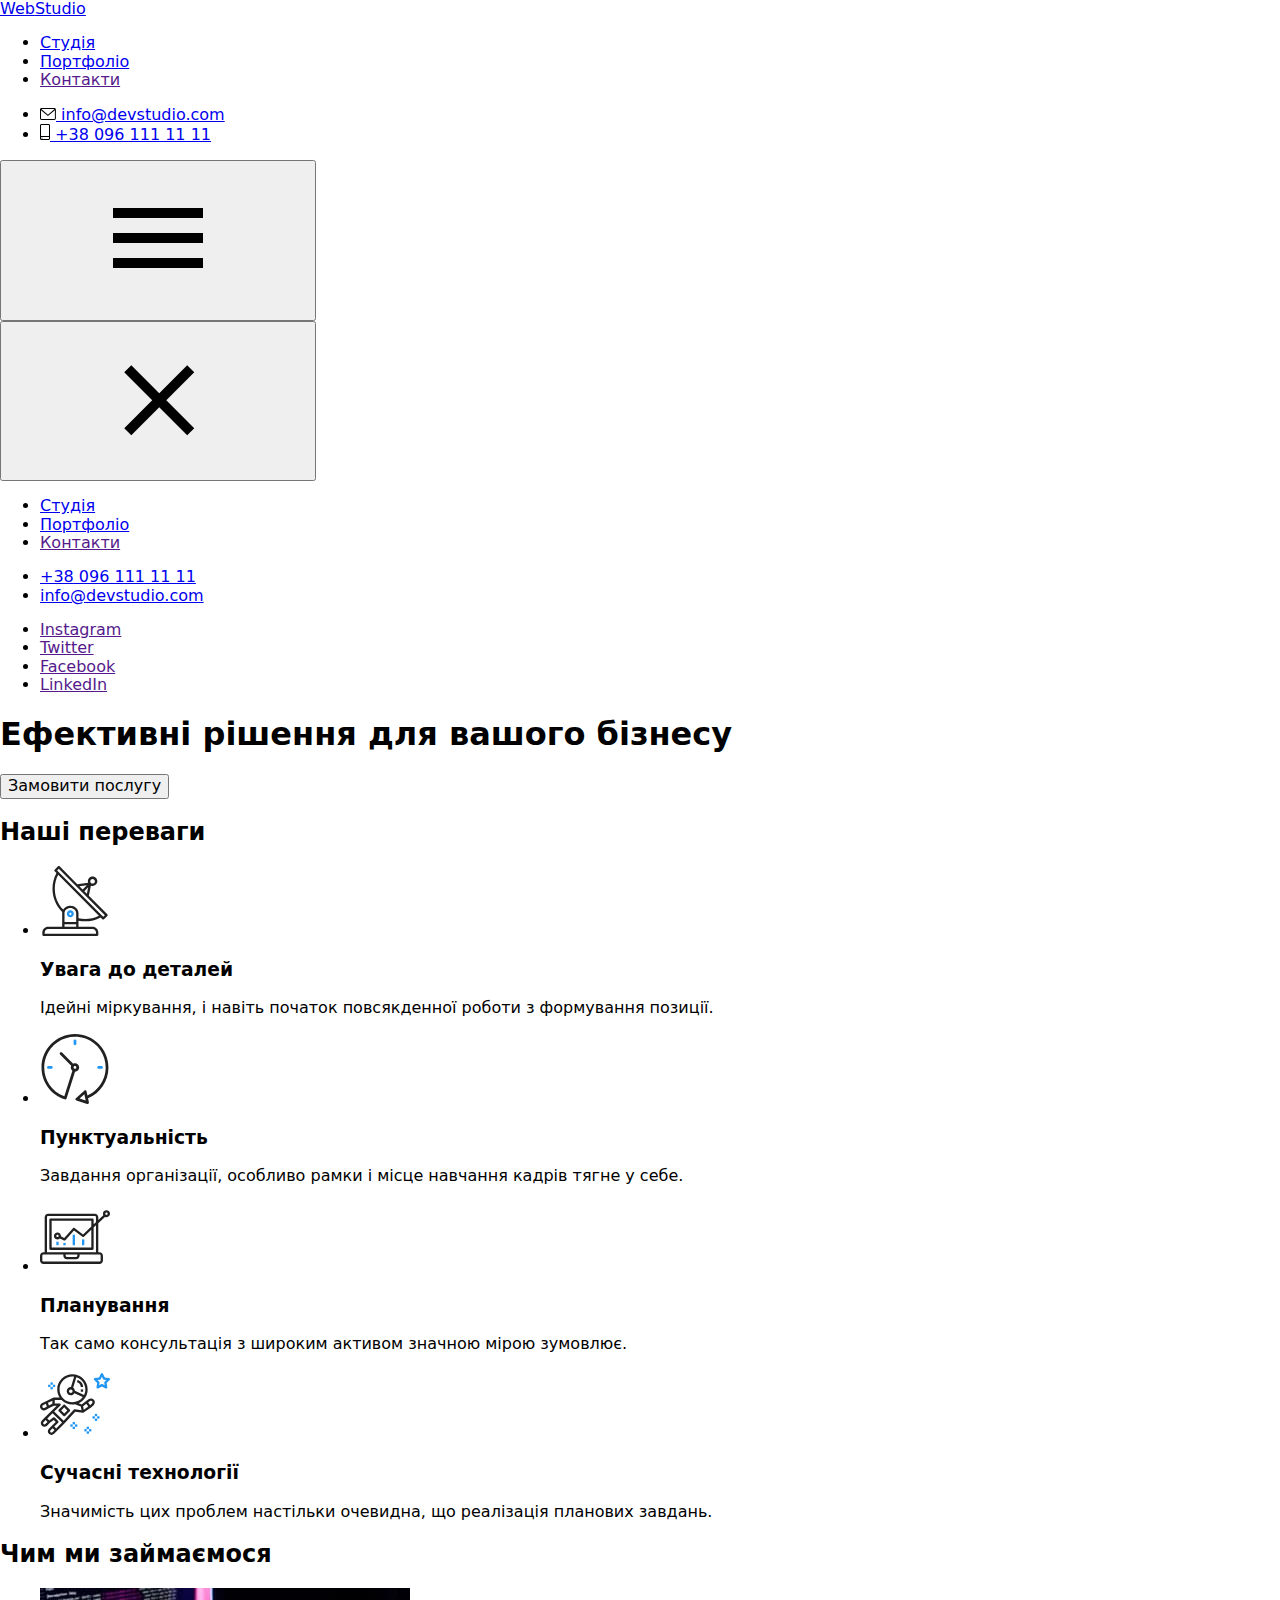
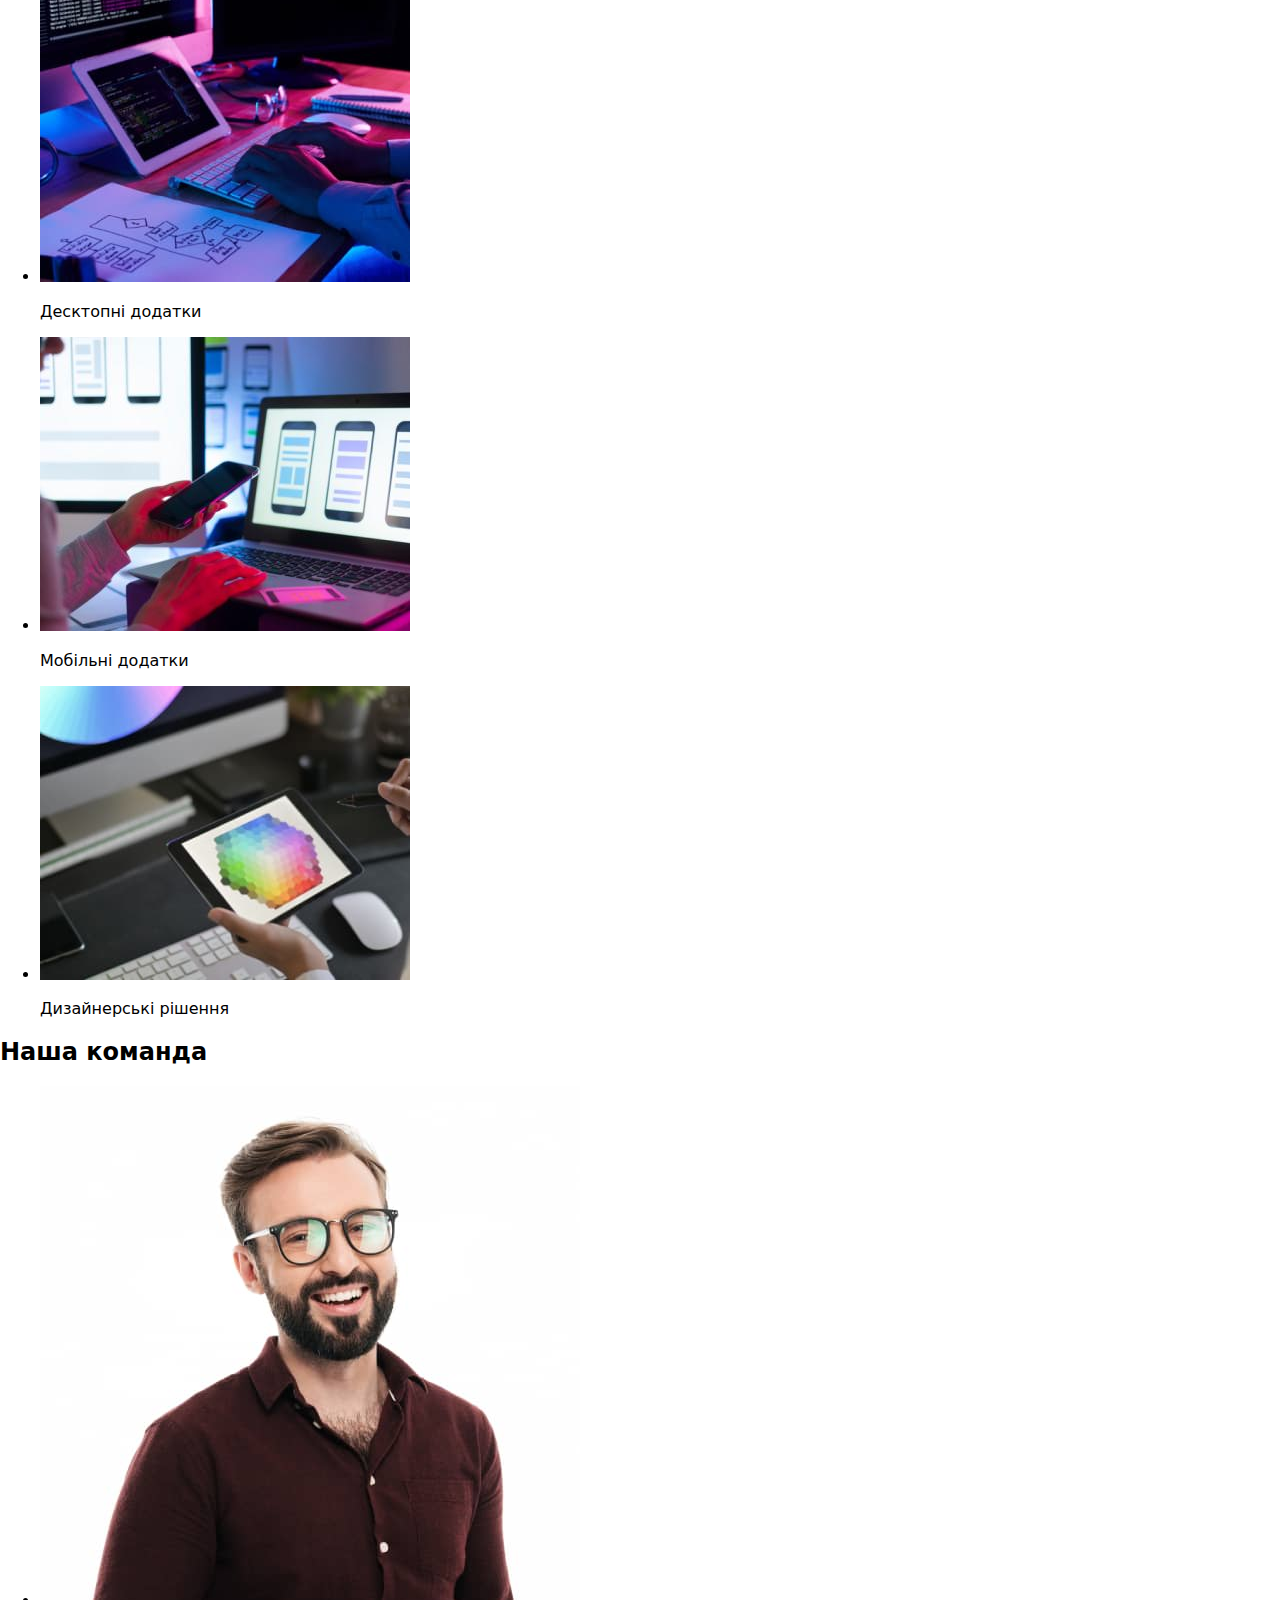
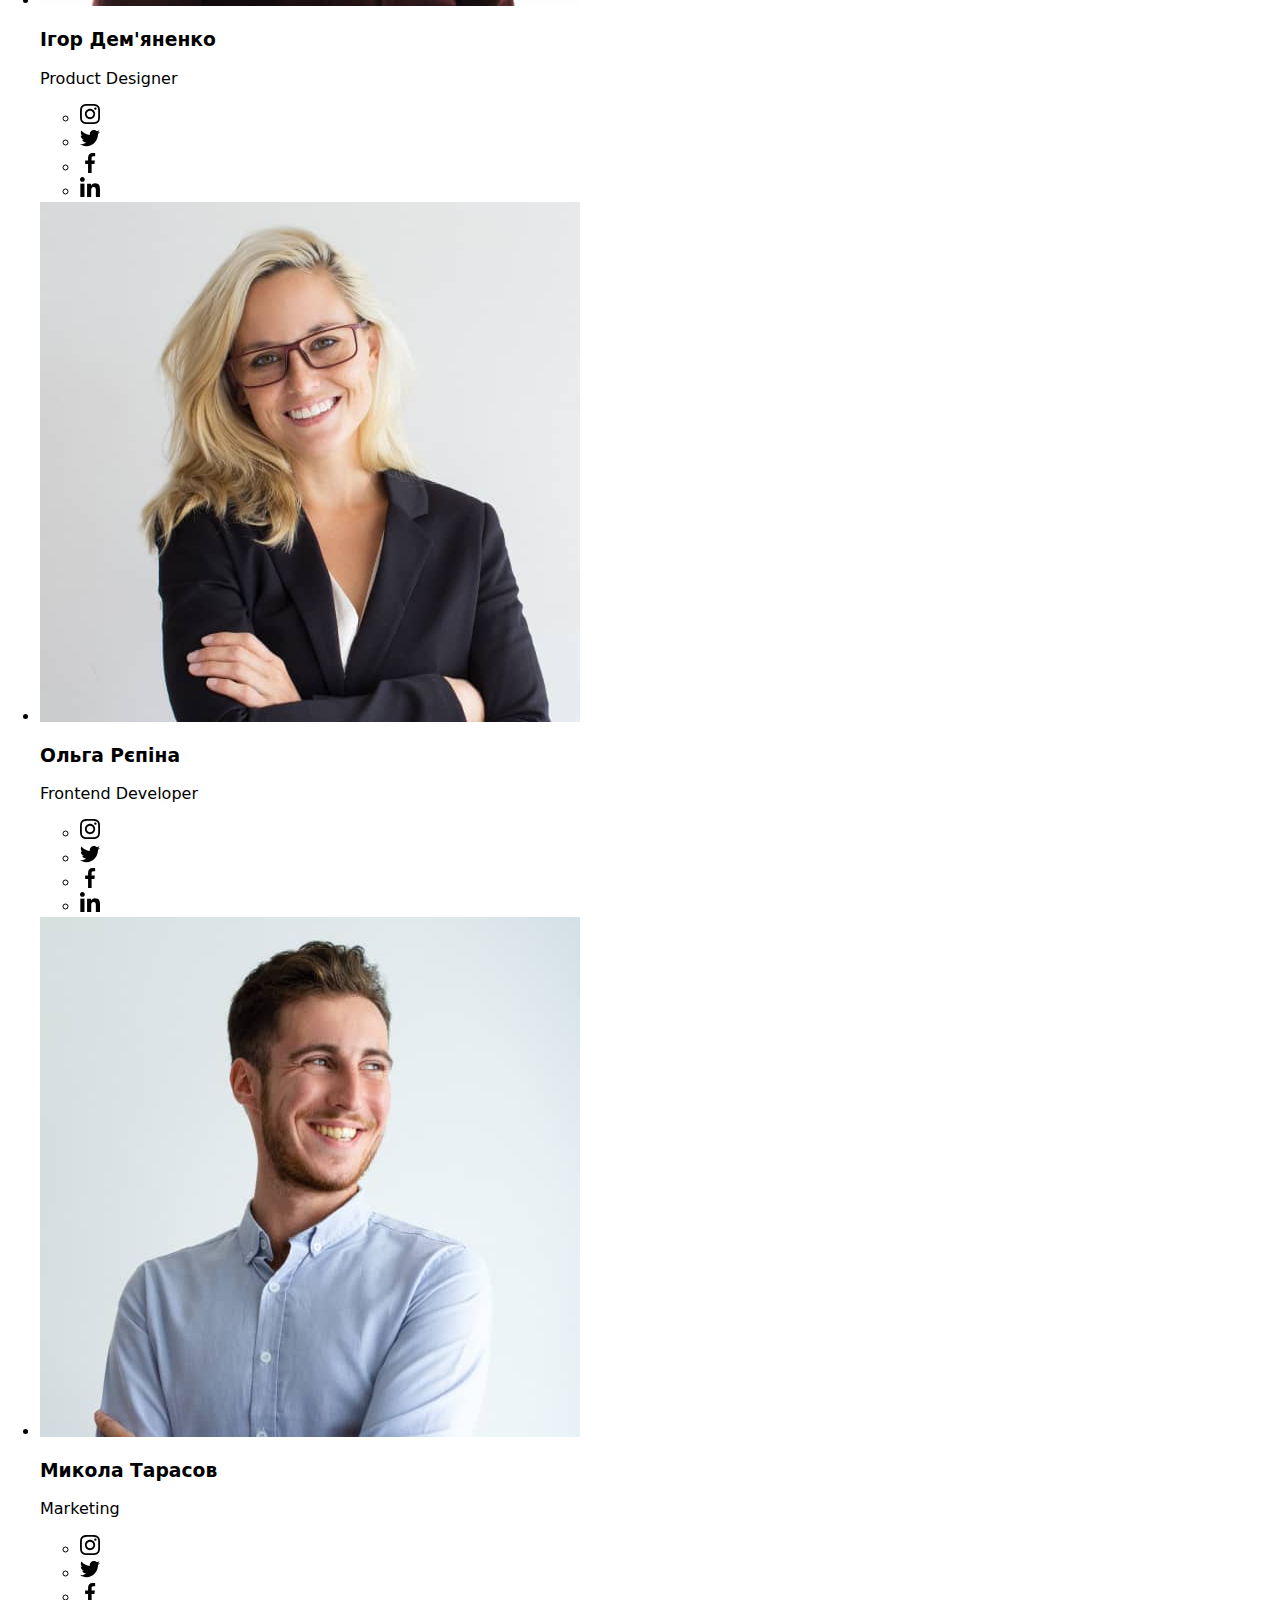
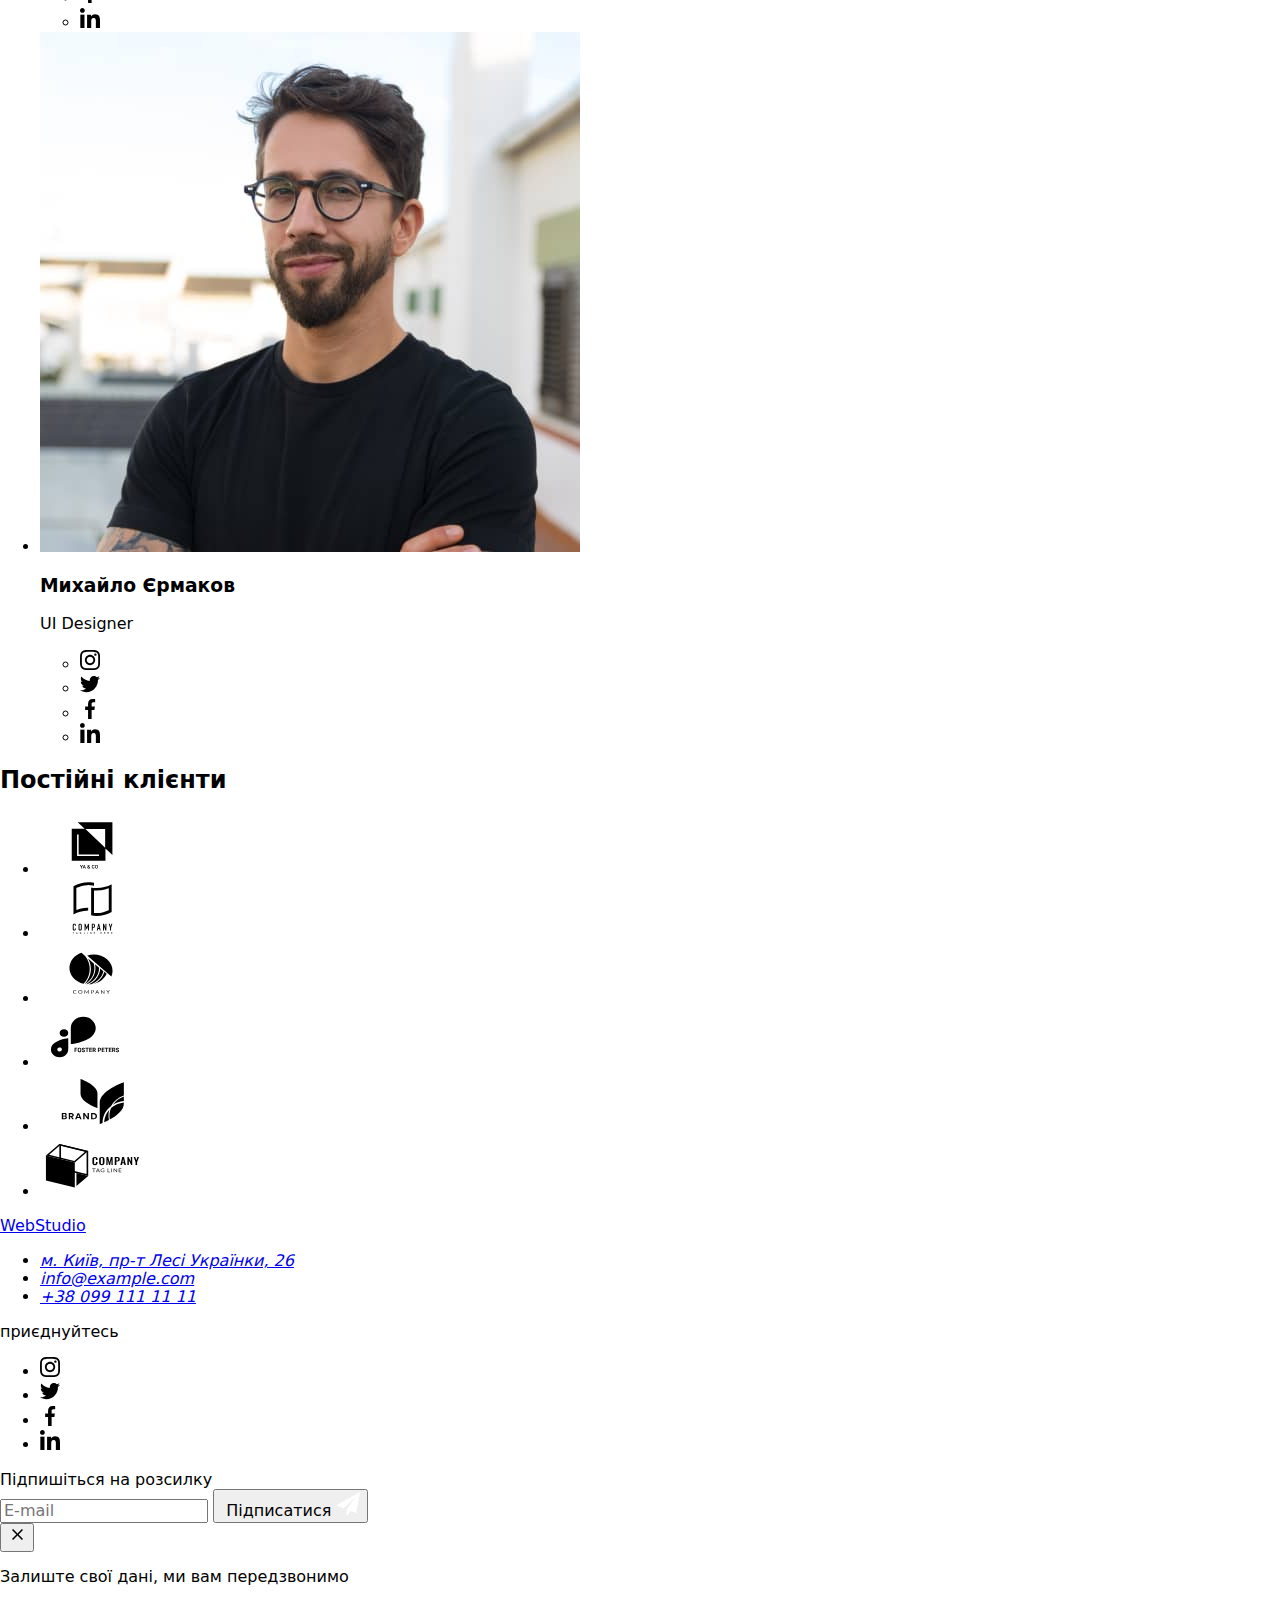
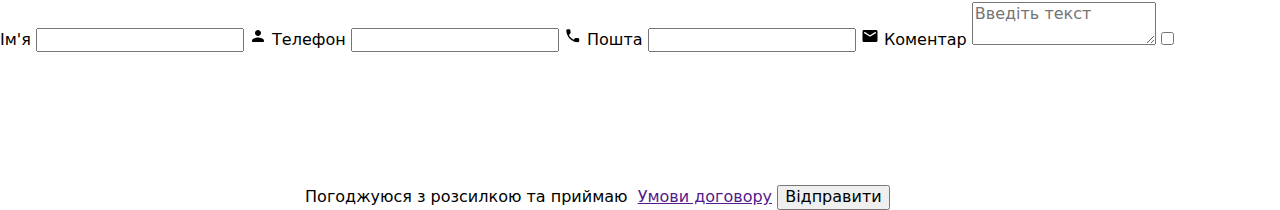
==== commit 3e44f006: "added changes" ====
--- a/index.html
+++ b/index.html
@@ -2,8 +2,9 @@
 <html lang="uk">
   <head>
     <meta charset="UTF-8" />
+    <meta http-equiv="X-UA-Compatible" content="IE=edge" />
     <meta name="viewport" content="width=device-width, initial-scale=1.0" />
-    <title>Document</title>
+    <title>Web Studio</title>
     <link rel="preconnect" href="https://fonts.googleapis.com" />
     <link rel="preconnect" href="https://fonts.gstatic.com" crossorigin />
     <link
@@ -16,197 +17,183 @@
     />
     <link rel="stylesheet" href="./css/main.min.css" />
   </head>
+
   <body>
     <header class="page-header">
-      <div class="container page-header__container">
-        <nav class="page-navigation">
-          <div class="logo">
-            <a href="./index.html" class="logo__link" lang="en"
-              >Web<span class="header-studio">Studio</span></a
-            >
-          </div>
+      <div class="page-header__container container">
+        <a class="logo page-header__logo link" href="./index.html"
+          >Web<span class="page-header__logo_black-text">Studio</span>
+        </a>
+        <nav class="page-header__menu">
           <ul class="menu">
-            <li class="menu__item">
-              <a class="link menu__link current-studio" href="./index.html"
+            <li class="list">
+              <a class="menu__link menu__link_current link" href="./index.html"
                 >Студія</a
               >
             </li>
-            <li class="menu__item">
-              <a class="link menu__link" href="portfolio.html">Портфоліо</a>
-            </li>
-            <li class="menu__item">
-              <a class="link menu__link" href="#">Контакти</a>
+            <li class="list">
+              <a class="menu__link link" href="./portfolio.html">Портфоліо</a>
+            </li>
+            <li class="list">
+              <a class="menu__link link" href="">Контакти</a>
             </li>
           </ul>
         </nav>
-        <button type="button" class="open-mobile-menu-btn js-open-menu">
-          <svg class="open-mobile-menu-btn-icon">
+        <ul class="page-header__contact">
+          <li class="page-header__item_width-email list">
+            <a
+              class="page-header__contacts-link link"
+              href="mailto:info@devstudio.com"
+            >
+              <svg lang="en" aria-label="e-mail icon" width="16" height="12">
+                <use href="./images/symbol-defs2.svg#icon-envelope"></use>
+              </svg>
+              info@devstudio.com</a
+            >
+          </li>
+          <li class="page-header__item_width-tell list">
+            <a class="page-header__contacts-link link" href="tel:+380961111111">
+              <svg lang="en" aria-label="phone icon" width="10" height="16">
+                <use href="./images/symbol-defs2.svg#icon-smartphone"></use>
+              </svg>
+              +38 096 111 11 11</a
+            >
+          </li>
+        </ul>
+        <button
+          type="button"
+          class="page-header__btn js-open-menu"
+          aria-expanded="false"
+          aria-controls="mobile-menu"
+        >
+          <svg
+            class="page-header__icon-burger"
+            lang="en"
+            aria-label="menu button"
+          >
             <use href="./images/symbol-defs2.svg#icon-burger"></use>
           </svg>
         </button>
-        <ul class="header-contact">
-          <li class="header__list_width-email">
-            <a class="link header__link" href="mailto:info@devstudio.com">
-              <svg
-                aria-label="іконка пошти"
-                class="header__icon"
-                width="16"
-                height="12"
-              >
-                <use href="./images/symbol-defs2.svg#icon-envelope"></use></svg
-              >info@devstudio.com</a
-            >
-          </li>
-          <li class="header__list_width-tell">
-            <a class="link header__link" href="tel:380961111111">
-              <svg
-                aria-label="іконка телефону"
-                class="header__icon"
-                width="10"
-                height="16"
-              >
-                <use
-                  href="./images/symbol-defs2.svg#icon-smartphone"
-                ></use></svg
-              >+38 096 111 11 11</a
-            >
-          </li>
-        </ul>
       </div>
     </header>
-    <div class="mobile-menu js-menu-container">
+    <div class="mobile-menu js-menu-container" id="mobile-menu">
       <div class="container mobile-menu__container">
-        <button class="mobile-menu__close-btn js-close-menu">
-          <svg class="mobile-menu__close-icon">
+        <button class="mobile-menu__btn js-close-menu">
+          <svg
+            class="mobile-menu__icon-close"
+            lang="en"
+            aria-label="menu close button"
+          >
             <use href="./images/symbol-defs2.svg#icon-close-mobile"></use>
           </svg>
         </button>
         <nav class="mobile-menu-nav">
           <ul class="mobile-menu-nav__container">
-            <li class="mobile-menu-nav__list">
+            <li class="list">
               <a
-                class="link mobile-menu-nav__link mobile-menu-nav__link_current-studio"
+                class="mobile-menu-nav__link mobile-menu-nav__link_current link"
                 href="./index.html"
                 >Студія</a
               >
             </li>
-            <li class="mobile-menu-nav__list">
-              <a class="link mobile-menu-nav__link" href="portfolio.html"
+            <li class="list">
+              <a class="mobile-menu-nav__link link" href="./portfolio.html"
                 >Портфоліо</a
               >
             </li>
-            <li class="mobile-menu-nav__list">
-              <a class="link mobile-menu-nav__link" href="#">Контакти</a>
+            <li class="list">
+              <a class="mobile-menu-nav__link link" href="">Контакти</a>
             </li>
           </ul>
         </nav>
-        <ul class="menu-mobile-contact">
-          <li class="menu-mobile__list">
-            <a class="link menu-mobile-contact__tell" href="tel:380961111111">
-              +38 096 111 11 11</a
+        <ul class="mobile-menu-contacts">
+          <li class="list">
+            <a class="mobile-menu-contacts__tell link" href="tel:+380961111111"
+              >+38 096 111 11 11</a
             >
           </li>
-          <li class="menu-mobile__list">
+          <li class="list">
             <a
-              class="link menu-mobile-contact__email"
+              class="mobile-menu-contacts__email link"
               href="mailto:info@devstudio.com"
-            >
-              info@devstudio.com</a
+              >info@devstudio.com</a
             >
           </li>
         </ul>
-        <ul class="menu-mobile-social">
-          <li class="menu-mobile-social__list">
-            <a class="menu-mobile-social__link" href="">Instagram</a>
+        <ul class="mobile-menu-social">
+          <li class="mobile-menu-social__item list">
+            <a class="mobile-menu-social__link link" href="">Instagram</a>
           </li>
-          <li class="menu-mobile-social__list">
-            <a class="menu-mobile-social__link" href="">Twitter</a>
+          <li class="mobile-menu-social__item list">
+            <a class="mobile-menu-social__link link" href="">Twitter</a>
           </li>
-          <li class="menu-mobile-social__list">
-            <a class="menu-mobile-social__link" href="">Facebook</a>
+          <li class="mobile-menu-social__item list">
+            <a class="mobile-menu-social__link link" href="">Facebook</a>
           </li>
-          <li class="menu-mobile-social__list">
-            <a class="menu-mobile-social__link" href="">LinkedIn</a>
+          <li class="mobile-menu-social__item list">
+            <a class="mobile-menu-social__link link" href="">LinkedIn</a>
           </li>
         </ul>
       </div>
     </div>
-    <!-- <main>
-      <section class="hero img">
-        <div class="container hero-box">
-          <h1 class="hero-box__title">Ефективні рішення для вашого бізнесу</h1>
-          <button class="hero-box__button" type="button" data-modal-open>
+
+    <main>
+      <section class="hero">
+        <div class="container">
+          <h1 class="hero__slogan">Ефективні рішення для вашого бізнесу</h1>
+          <button type="button" class="hero__btn button" data-modal-open>
             Замовити послугу
           </button>
         </div>
       </section>
-      <section class="features-section">
-        <div class="container">
-          <h2 class="visually-hidden">Наші особливості</h2>
-          <ul class="features">
-            <li class="features-text">
-              <div class="background-features">
-                <svg
-                  aria-label="іконка антени"
-                  class="features-icon"
-                  width="70"
-                  height="70"
-                >
+
+      <section class="features section">
+        <div class="features__comtainer container">
+          <h2 class="visually-hidden">Наші переваги</h2>
+          <ul class="features__list list">
+            <li class="features__item">
+              <div class="features__thumb">
+                <svg width="70" height="70">
                   <use href="./images/symbol-defs2.svg#icon-antenna"></use>
                 </svg>
               </div>
-              <h3 class="section-title">Увага до деталей</h3>
-              <p class="section-text">
+              <h3 class="features__label">Увага до деталей</h3>
+              <p class="features__description">
                 Ідейні міркування, і навіть початок повсякденної роботи з
                 формування позиції.
               </p>
             </li>
-            <li class="features-text">
-              <div class="background-features">
-                <svg
-                  aria-label="конка годинника"
-                  class="features-icon"
-                  width="70"
-                  height="70"
-                >
+            <li class="features__item">
+              <div class="features__thumb">
+                <svg width="70" height="70">
                   <use href="./images/symbol-defs2.svg#icon-clock"></use>
                 </svg>
               </div>
-              <h3 class="section-title">Пунктуальність</h3>
-              <p class="section-text">
+              <h3 class="features__label">Пунктуальність</h3>
+              <p class="features__description">
                 Завдання організації, особливо рамки і місце навчання кадрів
                 тягне у себе.
               </p>
             </li>
-            <li class="features-text">
-              <div class="background-features">
-                <svg
-                  aria-label="іконка ноутбука"
-                  class="features-icon"
-                  width="70"
-                  height="70"
-                >
+            <li class="features__item">
+              <div class="features__thumb">
+                <svg width="70" height="70">
                   <use href="./images/symbol-defs2.svg#icon-diagram"></use>
                 </svg>
               </div>
-              <h3 class="section-title">Планування</h3>
-              <p class="section-text">
+              <h3 class="features__label">Планування</h3>
+              <p class="features__description">
                 Так само консультація з широким активом значною мірою зумовлює.
               </p>
             </li>
-            <li class="features-text">
-              <div class="background-features">
-                <svg
-                  aria-label="іконка космонавта"
-                  class="features-icon"
-                  width="70"
-                  height="70"
-                >
+            <li class="features__item">
+              <div class="features__thumb">
+                <svg width="70" height="70">
                   <use href="./images/symbol-defs2.svg#icon-astronaut"></use>
                 </svg>
               </div>
-              <h3 class="section-title">Сучасні технології</h3>
-              <p class="section-text">
+              <h3 class="features__label">Сучасні технології</h3>
+              <p class="features__description">
                 Значимість цих проблем настільки очевидна, що реалізація
                 планових завдань.
               </p>
@@ -214,62 +201,103 @@
           </ul>
         </div>
       </section>
-      <section class="labor-section">
+
+      <section class="directions section">
         <div class="container">
-          <h2 class="title-company">Чим ми займаємося</h2>
-          <ul class="examples">
-            <li class="examples-list">
-              <div class="examples-list-img-wrapper">
+          <h2 class="directions__header">Чим ми займаємося</h2>
+          <ul class="directions__list list">
+            <li class="directions__item">
+              <picture>
+                <source
+                  srcset="
+                    ./images/images1/desktop/img.jpg    1x,
+                    ./images/images1/desktop/img@2x.jpg 2x
+                  "
+                />
                 <img
-                  src="./images/img1.jpg"
+                  src="./images/images1/desktop/img.jpg"
                   alt="людина працює за планшетом"
-                  width="370"
-                />
-                <p class="overlay-examples">Десктопні додатки</p>
-              </div>
-            </li>
-            <li class="examples-list">
-              <div class="examples-list-img-wrapper">
+                />
+              </picture>
+              <p class="directions__label">Десктопні додатки</p>
+            </li>
+            <li class="directions__item">
+              <picture>
+                <source
+                  srcset="
+                    ./images/images1/desktop/img1.jpg    1x,
+                    ./images/images1/desktop/img1@2x.jpg 2x
+                  "
+                />
                 <img
-                  src="./images/img2.jpg"
+                  src="./images/images1/desktop/img1.jpg"
                   alt="людина працює з телефоном та лептопом"
-                  width="370"
-                />
-                <p class="overlay-examples">Мобільні додатки</p>
-              </div>
-            </li>
-            <li class="examples-list">
-              <div class="examples-list-img-wrapper">
+                />
+              </picture>
+              <p class="directions__label">Мобільні додатки</p>
+            </li>
+            <li class="directions__item">
+              <picture>
+                <source
+                  srcset="
+                    ./images/images1/desktop/img2.jpg    1x,
+                    ./images/images1/desktop/img2@2x.jpg 2x
+                  "
+                />
                 <img
-                  src="./images/img3.jpg"
+                  src="./images/images1/desktop/img2.jpg"
                   alt="людина працює з кольоровою гамою"
-                  width="370"
-                />
-                <p class="overlay-examples">Дизайнерські рішення</p>
-              </div>
+                />
+              </picture>
+              <p class="directions__label">Дизайнерські рішення</p>
             </li>
           </ul>
         </div>
       </section>
-      <section class="our-company">
-        <div class="container company">
-          <h2 class="title-company">Наша команда</h2>
-          <ul class="company-box">
-            <li class="text-company">
-              <img
-                src="./images/img4.jpg"
-                alt="чоловік в коричневій сорочці"
-                width="270"
-              />
-              <div class="company-info">
-                <h3 class="img-title">Ігор Дем'яненко</h3>
-                <p class="foto-text" lang="en">Product Designer</p>
-                <ul class="social-list">
-                  <li class="social-list-item">
-                    <a href="" class="social-list-link">
-                      <svg
-                        aria-label="іконка інстаграму"
-                        class="social-list-icon"
+
+      <section class="team section">
+        <div class="team__container container">
+          <h2 class="team__header">Наша команда</h2>
+          <ul class="team__list list">
+            <li class="team__list-item">
+              <picture>
+                <source
+                  srcset="
+                    ./images/images1/desktop/igor.jpg    1x,
+                    ./images/images1/desktop/igor@2x.jpg 2x
+                  "
+                  media="(min-width:1200px)"
+                />
+                <source
+                  srcset="
+                    ./images/images1/tablet/igor.jpg    1x,
+                    ./images/images1/tablet/igor@2x.jpg 2x
+                  "
+                  media="(min-width:768px)"
+                />
+                <source
+                  srcset="
+                    ./images/images1/mobil/igor.jpg    1x,
+                    ./images/images1/mobil/igor@2x.jpg 2x
+                  "
+                  media="(max-width:767px)"
+                />
+                <img
+                  src="./images/images1/mobil/igor.jpg"
+                  alt="чоловік в коричневій сорочці"
+                />
+              </picture>
+              <div class="team__card">
+                <h3 class="team__names">Ігор Дем'яненко</h3>
+                <p class="team__profession">Product Designer</p>
+                <ul class="team__social-list list">
+                  <li class="team__social-list-item">
+                    <a class="team__social-links" href="">
+                      <svg
+                        lang="en"
+                        aria-label="instagram icon"
+                        width="20"
+                        height="20"
                       >
                         <use
                           href="./images/symbol-defs2.svg#icon-instagram"
@@ -277,20 +305,27 @@
                       </svg>
                     </a>
                   </li>
-                  <li class="social-list-item">
-                    <a href="" class="social-list-link">
-                      <svg aria-label="іконка твітеру" class="social-list-icon">
+                  <li class="team__social-list-item">
+                    <a class="team__social-links" href="">
+                      <svg
+                        lang="en"
+                        aria-label="twitter icon"
+                        width="20"
+                        height="20"
+                      >
                         <use
                           href="./images/symbol-defs2.svg#icon-twitter"
                         ></use>
                       </svg>
                     </a>
                   </li>
-                  <li class="social-list-item">
-                    <a href="" class="social-list-link">
-                      <svg
-                        aria-label="іконка фейсбуку"
-                        class="social-list-icon"
+                  <li class="team__social-list-item">
+                    <a class="team__social-links" href="">
+                      <svg
+                        lang="en"
+                        aria-label="facebook icon"
+                        width="20"
+                        height="20"
                       >
                         <use
                           href="./images/symbol-defs2.svg#icon-facebook"
@@ -298,189 +333,261 @@
                       </svg>
                     </a>
                   </li>
-                  <li class="social-list-item">
-                    <a href="" class="social-list-link">
-                      <svg
-                        aria-label="іконка лінкедину"
-                        class="social-list-icon"
-                      >
-                        <use
-                          href="./images/symbol-defs2.svg#icon-linkedin"
-                        ></use>
+                  <li class="team__social-list-item">
+                    <a class="team__social-links" href="">
+                      <svg
+                        lang="en"
+                        aria-label="linkedin icon"
+                        width="20"
+                        height="20"
+                      >
+                        <use href="./images/symbol-defs2.svg#icon-linkedin""></use>
                       </svg>
                     </a>
                   </li>
                 </ul>
               </div>
             </li>
-            <li class="text-company">
-              <img
-                src="./images/img5.jpg"
-                alt="жінка в чорному жакеті"
-                width="270"
-              />
-              <div class="company-info">
-                <h3 class="img-title">Ольга Рєпіна</h3>
-                <p class="foto-text" lang="en">Frontend Developer</p>
-                <ul class="social-list">
-                  <li class="social-list-item">
-                    <a href="" class="social-list-link">
-                      <svg
-                        aria-label="іконка інстаграму"
-                        class="social-list-icon"
-                      >
-                        <use
-                          href="./images/symbol-defs2.svg#icon-instagram"
-                        ></use>
-                      </svg>
-                    </a>
-                  </li>
-                  <li class="social-list-item">
-                    <a href="" class="social-list-link">
-                      <svg aria-label="іконка твітеру" class="social-list-icon">
-                        <use
-                          href="./images/symbol-defs2.svg#icon-twitter"
-                        ></use>
-                      </svg>
-                    </a>
-                  </li>
-                  <li class="social-list-item">
-                    <a href="" class="social-list-link">
-                      <svg
-                        aria-label="іконка фейсбуку"
-                        class="social-list-icon"
-                      >
-                        <use
-                          href="./images/symbol-defs2.svg#icon-facebook"
-                        ></use>
-                      </svg>
-                    </a>
-                  </li>
-                  <li class="social-list-item">
-                    <a href="" class="social-list-link">
-                      <svg
-                        aria-label="іконка лінкедину"
-                        class="social-list-icon"
-                      >
-                        <use
-                          href="./images/symbol-defs2.svg#icon-linkedin"
-                        ></use>
+            <li class="team__list-item">
+              <picture>
+                <source
+                  srcset="
+                    ./images/images1/desktop/olga.jpg    1x,
+                    ./images/images1/desktop/olga@2x.jpg 2x
+                  "
+                  media="(min-width:1200px)"
+                />
+                <source
+                  srcset="
+                    ./images/images1/tablet/olga.jpg    1x,
+                    ./images/images1/tablet/olga@2x.jpg 2x
+                  "
+                  media="(min-width:768px)"
+                />
+                <source
+                  srcset="
+                    ./images/images1/mobil/olga.jpg    1x,
+                    ./images/images1/mobil/olga@2x.jpg 2x
+                  "
+                  media="(max-width:767px)"
+                />
+                <img src="./images/images1/mobil/olga.jpg" alt="жінка в чорному жакеті" />
+              </picture>
+              <div class="team__card">
+                <h3 class="team__names">Ольга Рєпіна</h3>
+                <p class="team__profession">Frontend Developer</p>
+                <ul class="team__social-list list">
+                  <li class="team__social-list-item">
+                    <a class="team__social-links" href="">
+                      <svg
+                        lang="en"
+                        aria-label="instagram icon"
+                        width="20"
+                        height="20"
+                      >
+                        <use href="./images/symbol-defs2.svg#icon-instagram"></use>
+                      </svg>
+                    </a>
+                  </li>
+                  <li class="team__social-list-item">
+                    <a class="team__social-links" href="">
+                      <svg
+                        lang="en"
+                        aria-label="twitter icon"
+                        width="20"
+                        height="20"
+                      >
+                        <use href="./images/symbol-defs2.svg#icon-twitter"></use>
+                      </svg>
+                    </a>
+                  </li>
+                  <li class="team__social-list-item">
+                    <a class="team__social-links" href="">
+                      <svg
+                        lang="en"
+                        aria-label="facebook icon"
+                        width="20"
+                        height="20"
+                      >
+                        <use href="./images/symbol-defs2.svg#icon-facebook"></use>
+                      </svg>
+                    </a>
+                  </li>
+                  <li class="team__social-list-item">
+                    <a class="team__social-links" href="">
+                      <svg
+                        lang="en"
+                        aria-label="linkedin icon"
+                        width="20"
+                        height="20"
+                      >
+                        <use href="./images/symbol-defs2.svg#icon-linkedin"></use>
                       </svg>
                     </a>
                   </li>
                 </ul>
               </div>
             </li>
-            <li class="text-company">
-              <img
-                src="./images/img6.jpg"
-                alt="чоловік в голубій сорочці"
-                width="270"
-              />
-              <div class="company-info">
-                <h3 class="img-title">Микола Тарасов</h3>
-                <p class="foto-text" lang="en">Marketing</p>
-                <ul class="social-list">
-                  <li class="social-list-item">
-                    <a href="" class="social-list-link">
-                      <svg
-                        aria-label="іконка інстаграму"
-                        class="social-list-icon"
-                      >
-                        <use
-                          href="./images/symbol-defs2.svg#icon-instagram"
-                        ></use>
-                      </svg>
-                    </a>
-                  </li>
-                  <li class="social-list-item">
-                    <a href="" class="social-list-link">
-                      <svg aria-label="іконка твітеру" class="social-list-icon">
-                        <use
-                          href="./images/symbol-defs2.svg#icon-twitter"
-                        ></use>
-                      </svg>
-                    </a>
-                  </li>
-                  <li class="social-list-item">
-                    <a href="" class="social-list-link">
-                      <svg
-                        aria-label="іконка фейсбуку"
-                        class="social-list-icon"
-                      >
-                        <use
-                          href="./images/symbol-defs2.svg#icon-facebook"
-                        ></use>
-                      </svg>
-                    </a>
-                  </li>
-                  <li class="social-list-item">
-                    <a href="" class="social-list-link">
-                      <svg
-                        aria-label="іконка лінкедину"
-                        class="social-list-icon"
-                      >
-                        <use
-                          href="./images/symbol-defs2.svg#icon-linkedin"
-                        ></use>
+            <li class="team__list-item">
+              <picture>
+                <source
+                  srcset="
+                    ./images/images1/desktop/nikola.jpg    1x,
+                    ./images/images1/desktop/nikola@2x.jpg 2x
+                  "
+                  media="(min-width:1200px)"
+                />
+                <source
+                  srcset="
+                    ./images/images1/tablet/nikola.jpg    1x,
+                    ./images/images1/tablet/nikola@2x.jpg 2x
+                  "
+                  media="(min-width:768px)"
+                />
+                <source
+                  srcset="
+                    ./images/images1/mobil/nikola.jpg    1x,
+                    ./images/images1/mobil/nikola@2x.jpg 2x
+                  "
+                  media="(max-width:767px)"
+                />
+                <img
+                  src="./images/images1/mobil/nikola.jpg"
+                  alt="портрет Миколи"
+                />
+              </picture>
+              <div class="team__card">
+                <h3 class="team__names">Микола Тарасов</h3>
+                <p class="team__profession">Marketing</p>
+                <ul class="team__social-list list">
+                  <li class="team__social-list-item">
+                    <a class="team__social-links" href="">
+                      <svg
+                        lang="en"
+                        aria-label="instagram icon"
+                        width="20"
+                        height="20"
+                      >
+                        <use href="./images/symbol-defs2.svg#icon-instagram"></use>
+                      </svg>
+                    </a>
+                  </li>
+                  <li class="team__social-list-item">
+                    <a class="team__social-links" href="">
+                      <svg
+                        lang="en"
+                        aria-label="twitter icon"
+                        width="20"
+                        height="20"
+                      >
+                        <use href="./images/symbol-defs2.svg#icon-twitter"></use>
+                      </svg>
+                    </a>
+                  </li>
+                  <li class="team__social-list-item">
+                    <a class="team__social-links" href="">
+                      <svg
+                        lang="en"
+                        aria-label="facebook icon"
+                        width="20"
+                        height="20"
+                      >
+                        <use href="./images/symbol-defs2.svg#icon-facebook"></use>
+                      </svg>
+                    </a>
+                  </li>
+                  <li class="team__social-list-item">
+                    <a class="team__social-links" href="">
+                      <svg
+                        lang="en"
+                        aria-label="linkedin icon"
+                        width="20"
+                        height="20"
+                      >
+                        <use href="./images/symbol-defs2.svg#icon-linkedin"></use>
                       </svg>
                     </a>
                   </li>
                 </ul>
               </div>
             </li>
-            <li class="text-company">
-              <img
-                src="./images/img7.jpg"
-                alt="чоловік в чорній футболці"
-                width="270"
-              />
-              <div class="company-info">
-                <h3 class="img-title">Михайло Єрмаков</h3>
-                <p class="foto-text" lang="en">UI Designer</p>
-                <ul class="social-list">
-                  <li class="social-list-item">
-                    <a href="" class="social-list-link">
-                      <svg
-                        aria-label="іконка інстаграму"
-                        class="social-list-icon"
-                      >
-                        <use
-                          href="./images/symbol-defs2.svg#icon-instagram"
-                        ></use>
-                      </svg>
-                    </a>
-                  </li>
-                  <li class="social-list-item">
-                    <a href="" class="social-list-link">
-                      <svg aria-label="іконка твітеру" class="social-list-icon">
-                        <use
-                          href="./images/symbol-defs2.svg#icon-twitter"
-                        ></use>
-                      </svg>
-                    </a>
-                  </li>
-                  <li class="social-list-item">
-                    <a href="" class="social-list-link">
-                      <svg
-                        aria-label="іконка фейсбуку"
-                        class="social-list-icon"
-                      >
-                        <use
-                          href="./images/symbol-defs2.svg#icon-facebook"
-                        ></use>
-                      </svg>
-                    </a>
-                  </li>
-                  <li class="social-list-item">
-                    <a href="" class="social-list-link">
-                      <svg
-                        aria-label="іконка лінкедину"
-                        class="social-list-icon"
-                      >
-                        <use
-                          href="./images/symbol-defs2.svg#icon-linkedin"
-                        ></use>
+            <li class="team__list-item">
+              <picture>
+                <source
+                  srcset="
+                    ./images/images1/desktop/mihail.jpg    1x,
+                    ./images/images1/desktop/mihail@2x.jpg 2x
+                  "
+                  media="(min-width:1200px)"
+                />
+                <source
+                  srcset="
+                    ./images/images1/tablet/mihail.jpg    1x,
+                    ./images/images1/tablet/mihail@2x.jpg 2x
+                  "
+                  media="(min-width:768px)"
+                />
+                <source
+                  srcset="
+                    ./images/images1/mobil/mihail.jpg    1x,
+                    ./images/images1/mobil/mihail@2x.jpg 2x
+                  "
+                  media="(max-width:767px)"
+                />
+                <img
+                  src="./images/images1/mobil/mihail.jpg"
+                  alt="чоловік в чорній футболці"
+                />
+              </picture>
+              <div class="team__card">
+                <h3 class="team__names">Михайло Єрмаков</h3>
+                <p class="team__profession">UI Designer</p>
+                <ul class="team__social-list list">
+                  <li class="team__social-list-item">
+                    <a class="team__social-links" href="">
+                      <svg
+                        lang="en"
+                        aria-label="instagram icon"
+                        width="20"
+                        height="20"
+                      >
+                        <use href="./images/symbol-defs2.svg#icon-instagram"></use>
+                      </svg>
+                    </a>
+                  </li>
+                  <li class="team__social-list-item">
+                    <a class="team__social-links" href="">
+                      <svg
+                        lang="en"
+                        aria-label="twitter icon"
+                        width="20"
+                        height="20"
+                      >
+                        <use href="./images/symbol-defs2.svg#icon-twitter"></use>
+                      </svg>
+                    </a>
+                  </li>
+                  <li class="team__social-list-item">
+                    <a class="team__social-links" href="">
+                      <svg
+                        lang="en"
+                        aria-label="facebook icon"
+                        width="20"
+                        height="20"
+                      >
+                        <use href="./images/symbol-defs2.svg#icon-facebook"></use>
+                      </svg>
+                    </a>
+                  </li>
+                  <li class="team__social-list-item">
+                    <a class="team__social-links" href="">
+                      <svg
+                        lang="en"
+                        aria-label="linkedin icon"
+                        width="20"
+                        height="20"
+                      >
+                        <use href="./images/symbol-defs2.svg#icon-linkedin"></use>
                       </svg>
                     </a>
                   </li>
@@ -490,77 +597,73 @@
           </ul>
         </div>
       </section>
-      <section class="clients section">
-        <div class="container">
-          <h2 class="title-company">Постійні клієнти</h2>
-          <ul class="client-list">
-            <li class="client-list-item">
-              <a href="#" class="client-list-link">
+
+      <section class="customers section">
+        <div class="customers__container container">
+          <h2 class="customers__header">Постійні клієнти</h2>
+          <ul class="customers__list list">
+            <li class="customers__list-item">
+              <a class="customers__link link" href="">
                 <svg
-                  aria-label="лого компагії"
-                  class="client-logo"
-                  width="106px"
-                  height="60px"
+                  lang="en"
+                  aria-label="icon YA & CO"
+                  width="106"
+                  height="60"
                 >
                   <use href="./images/symbol-defs2.svg#icon-Logo1"></use>
                 </svg>
               </a>
             </li>
-            <li class="client-list-item">
-              <a href="#" class="client-list-link">
+            <li class="customers__list-item">
+              <a class="customers__link link" href="">
                 <svg
-                  aria-label="лого компагії"
-                  class="client-logo"
-                  width="106px"
-                  height="60px"
+                  lang="en"
+                  aria-label="icon Tagine Here"
+                  width="106"
+                  height="60"
                 >
                   <use href="./images/symbol-defs2.svg#icon-Logo2"></use>
                 </svg>
               </a>
             </li>
-            <li class="client-list-item">
-              <a href="#" class="client-list-link">
+            <li class="customers__list-item">
+              <a class="customers__link link" href="">
                 <svg
-                  aria-label="лого компагії"
-                  class="client-logo"
-                  width="106px"
-                  height="60px"
+                  lang="en"
+                  aria-label="icon Company"
+                  width="106"
+                  height="60"
                 >
                   <use href="./images/symbol-defs2.svg#icon-Logo3"></use>
                 </svg>
               </a>
             </li>
-            <li class="client-list-item">
-              <a href="#" class="client-list-link">
+            <li class="customers__list-item">
+              <a class="customers__link link" href="">
                 <svg
-                  aria-label="лого компагії"
-                  class="client-logo"
-                  width="106px"
-                  height="60px"
+                  lang="en"
+                  aria-label="icon Foster Peters"
+                  width="106"
+                  height="60"
                 >
                   <use href="./images/symbol-defs2.svg#icon-Logo4"></use>
                 </svg>
               </a>
             </li>
-            <li class="client-list-item">
-              <a href="#" class="client-list-link">
+            <li class="customers__list-item">
+              <a class="customers__link link" href="">
+                <svg lang="en" aria-label="icon Brand" width="106" height="60">
+                  <use href="./images/symbol-defs2.svg#icon-Logo5"></use>
+                </svg>
+              </a>
+            </li>
+            <li class="customers__list-item">
+              <a class="customers__link link" href="">
                 <svg
-                  aria-label="лого компагії"
-                  class="client-logo"
-                  width="106px"
-                  height="60px"
-                >
-                  <use href="./images/symbol-defs2.svg#icon-Logo5"></use>
-                </svg>
-              </a>
-            </li>
-            <li class="client-list-item">
-              <a href="#" class="client-list-link">
-                <svg
-                  aria-label="лого компагії"
-                  class="client-logo"
-                  width="106px"
-                  height="60px"
+                  lang="en"
+                  aria-label="icon Tagline Company"
+                  width="106"
+                  height="60"
                 >
                   <use href="./images/symbol-defs2.svg#icon-Logo6"></use>
                 </svg>
@@ -570,124 +673,137 @@
         </div>
       </section>
     </main>
-    <footer class="footer">
-      <div class="container footer-box">
-        <div class="footer-general">
-          <div class="logo-footer">
-            <a href="./index.html" lang="en" class="footer-web"
-              >Web<span class="footer-studio">Studio</span></a
-            >
-          </div>
+
+    <footer class="page-footer">
+      <div class="page-footer__container container">
+        <div class="page-footer__address_container">
+          <a class="logo page-footer__logo link" href="./index.html"
+            >Web<span class="page-footer__logo_white-text">Studio</span>
+          </a>
           <address>
-            <ul class="address-list">
-              <li class="footer-link">
+            <ul class="page-footer__address list">
+              <li>
                 <a
-                  class="link-address"
-                  href="https://goo.gl/maps/7mnVV2R6GEZQQfYV7"
+                  class="page-footer__address-link link"
+                  href="https://goo.gl/maps/CPtrU1FHBa2aNyZL9"
                   target="_blank"
-                  rel="noreferrer noopener nofollow"
+                  rel="noopener noreferrer nofollow"
                   >м. Київ, пр-т Лесі Українки, 26</a
                 >
               </li>
-              <li class="footer-link">
-                <a class="address" href="mailto:info@devstudio.com"
-                  >info@devstudio.com</a
+              <li>
+                <a
+                  class="page-footer__contacts link"
+                  href="mailto:info@example.com"
+                  >info@example.com</a
                 >
               </li>
-              <li class="footer-link">
-                <a class="address" href="tel:380961111111">+38 096 111 11 11</a>
+              <li>
+                <a class="page-footer__contacts link" href="tel:+380991111111"
+                  >+38 099 111 11 11</a
+                >
               </li>
             </ul>
           </address>
         </div>
-        <div class="footer-social">
-          <p class="social-title">Приєднуйтесь</p>
-          <ul class="social-footer-list">
-            <li class="social-footer-item">
-              <a href="" class="social-footer-link">
-                <svg aria-label="іконка інстаграму" class="social-footer-icon">
+        <div>
+          <p class="page-footer__label">приєднуйтесь</p>
+          <ul class="page-footer__social-list list">
+            <li class="page-footer__social-list-item">
+              <a class="page-footer__social-links link" href="">
+                <svg
+                  lang="en"
+                  aria-label="instagram icon"
+                  width="20"
+                  height="20"
+                >
                   <use href="./images/symbol-defs2.svg#icon-instagram"></use>
                 </svg>
               </a>
             </li>
-            <li class="social-footer-item">
-              <a href="" class="social-footer-link">
-                <svg aria-label="іконка твітеру" class="social-footer-icon">
+            <li class="page-footer__social-list-item">
+              <a class="page-footer__social-links link" href="">
+                <svg lang="en" aria-label="twitter icon" width="20" height="20">
                   <use href="./images/symbol-defs2.svg#icon-twitter"></use>
                 </svg>
               </a>
             </li>
-            <li class="social-footer-item">
-              <a href="" class="social-footer-link">
-                <svg aria-label="іконка фейсбуку" class="social-footer-icon">
+            <li class="page-footer__social-list-item">
+              <a class="page-footer__social-links link" href="">
+                <svg
+                  lang="en"
+                  aria-label="facebook icon"
+                  width="20"
+                  height="20"
+                >
                   <use href="./images/symbol-defs2.svg#icon-facebook"></use>
                 </svg>
               </a>
             </li>
-            <li class="social-footer-item">
-              <a href="" class="social-footer-link">
-                <svg aria-label="іконка лінкедину" class="social-footer-icon">
+            <li class="page-footer__social-list-item">
+              <a class="page-footer__social-links link" href="">
+                <svg
+                  lang="en"
+                  aria-label="linkedin icon"
+                  width="20"
+                  height="20"
+                >
                   <use href="./images/symbol-defs2.svg#icon-linkedin"></use>
                 </svg>
               </a>
             </li>
           </ul>
         </div>
-        <div class="footer-signature">
-          <p class="footer-form-title">Підпишіться на розсилку</p>
-          <form class="footer-form">
-            <label class="footer-form-field">
-              <input
-                type="email"
-                class="footer-form-iput"
-                name="user_email"
-                placeholder="E-mail"
-              />
-            </label>
-            <span class="footer-form-input-wrapper">
-              <button type="submit" class="footer-form-submit">
-                Підписатися
-                <svg
-                  aria-label="іконка літачка"
-                  class="footer-form-button-icon"
-                  width="24"
-                  height="24"
-                >
-                  <use href="./images/symbol-defs2.svg#icon-icon-send"></use>
-                </svg>
-              </button>
-            </span>
-          </form>
-        </div>
+        <form name="newsletter_subscription" class="subscription-form">
+          <label class="subscription-form__label" for="email-subscription"
+            >Підпишіться на розсилку</label
+          >
+          <div class="subscription-form__container">
+            <input
+              class="subscription-form__field"
+              type="email"
+              id="email-subscription"
+              placeholder="E-mail"
+              required
+            />
+            <button type="submit" class="subscription-form__btn button">
+              &nbsp;Підписатися
+              <svg lang="en" aria-label="send icon" width="24" height="24">
+                <use href="./images/symbol-defs2.svg#icon-icon-send"></use>
+              </svg>
+            </button>
+          </div>
+        </form>
       </div>
     </footer>
+
     <div class="backdrop is-hidden" data-modal>
       <div class="modal">
-        <button type="button" class="modal-close-btn" data-modal-close>
-          <svg
-            aria-label="іконка закриття"
-            class="modal-close-icon"
-            width="18"
-            height="18"
-          >
-            <use href="./images/symbol-defs2.svg#icon-close"></use>
+        <button type="button" class="modal__btn-close" data-modal-close>
+          <svg width="18" height="18">
+            <use
+              lang="en"
+              aria-label="icon close"
+              href="./images/symbol-defs2.svg#icon-close"
+            ></use>
           </svg>
         </button>
-        <p class="modal-form-title">Залиште свої дані, ми вам передзвонимо</p>
-        <form class="modal-form">
-          <label class="modal-form-field">
-            <span class="modal-form-field-desc">Ім'я</span>
-            <span class="modal-form-input-wrapper">
+        <form name="feedback_form" autocomplete="off" class="form">
+          <p class="form__title">Залиште свої дані, ми вам передзвонимо</p>
+          <label class="form__field">
+            <span class="form__label">Ім'я</span>
+            <span class="form__icon-thumb">
               <input
+                class="form__input"
                 type="text"
-                class="modal-form-input"
                 name="user_name"
+                pattern="[a-zA-Zа-яА-ЯіІїЇ`ʼ]+"
                 required
-                pattern="[a-zA-Zа-яА-ЯіІїЇ]+"
               />
               <svg
-                aria-label="іконка людини"
-                class="modal-form-input-icon"
+                class="form__icon"
+                lang="en"
+                aria-label="person icon"
                 width="18"
                 height="18"
               >
@@ -695,20 +811,21 @@
               </svg>
             </span>
           </label>
-          <label class="modal-form-field">
-            <span class="modal-form-field-desc">Телефон</span>
-            <span class="modal-form-input-wrapper">
+          <label class="form__field">
+            <span class="form__label">Телефон</span>
+            <span class="form__icon-thumb">
               <input
+                class="form__input"
                 type="tel"
-                class="modal-form-input"
-                name="user_phone"
+                name="user_tel"
+                pattern="[0-9]{3}[0-9]{3}[0-9]{2}[0-9]{2}"
+                title="xxx-xxx-xx-xx"
                 required
-                pattern="[0-9]{3}-[0-9]{3}-[0-9]{2}-[0-9]{2}"
-                title="xxx-xxx-xx-xx"
               />
               <svg
-                aria-label="іконка телефона"
-                class="modal-form-input-icon"
+                class="form__icon"
+                lang="en"
+                aria-label="tell icon"
                 width="18"
                 height="18"
               >
@@ -716,18 +833,19 @@
               </svg>
             </span>
           </label>
-          <label class="modal-form-field">
-            <span class="modal-form-field-desc">Пошта</span>
-            <span class="modal-form-input-wrapper">
+          <label class="form__field">
+            <span class="form__label">Пошта</span>
+            <span class="form__icon-thumb">
               <input
+                class="form__input"
                 type="email"
-                class="modal-form-input"
-                name="user_mail"
+                name="user_email"
                 required
               />
               <svg
-                aria-label="іконка пошти"
-                class="modal-form-input-icon"
+                class="form__icon"
+                lang="en"
+                aria-label="email icon"
                 width="18"
                 height="18"
               >
@@ -735,43 +853,43 @@
               </svg>
             </span>
           </label>
-          <label class="modal-form-field">
-            <span class="modal-form-field-desc">Коментар</span>
+          <label class="form__comment">
+            <span class="form__label">Коментар</span>
             <textarea
-              name="user_message"
-              class="modal-form-message"
+              class="form__comment-area"
+              name="user_comment"
               placeholder="Введіть текст"
             ></textarea>
           </label>
-          <label class="modal-form-check-field">
+          <label class="form__check-field">
             <input
+              class="form__checkbox visually-hidden"
               type="checkbox"
-              class="modal-form-check"
               name="user_policy"
               required
             />
             <svg
-              aria-label="іконка галочка"
-              class="modal-form-own-checkbox"
-              width="16"
-              height="15"
+              class="form__own-checkbox"
+              lang="en"
+              aria-label="check mark icon"
             >
               <use
-                class="modal-form-own-checkbox-icon"
+                class="form__checkbox-icon"
                 href="./images/symbol-defs2.svg#icon-icon-check"
               ></use>
             </svg>
-            Погоджуюся з розсилкою та приймаю&nbsp;&nbsp;
-            <a class="modal-form-link" href="">Умови договору</a>
+            Погоджуюся з розсилкою та приймаю &nbsp;<a
+              href=""
+              class="form__policy-link"
+              >Умови договору</a
+            >
           </label>
-          <button type="submit" class="modal-form-submit">Відправити</button>
+          <button type="submit" class="form__btn button">Відправити</button>
         </form>
       </div>
-    </div> -->
+    </div>
 
     <script src="./js/mobile-menu.js"></script>
-    <!-- <script src="./js/modal.js"></script>
-  </body>
-</html> -->
+    <script src="./js/modal.js"></script>
   </body>
 </html>
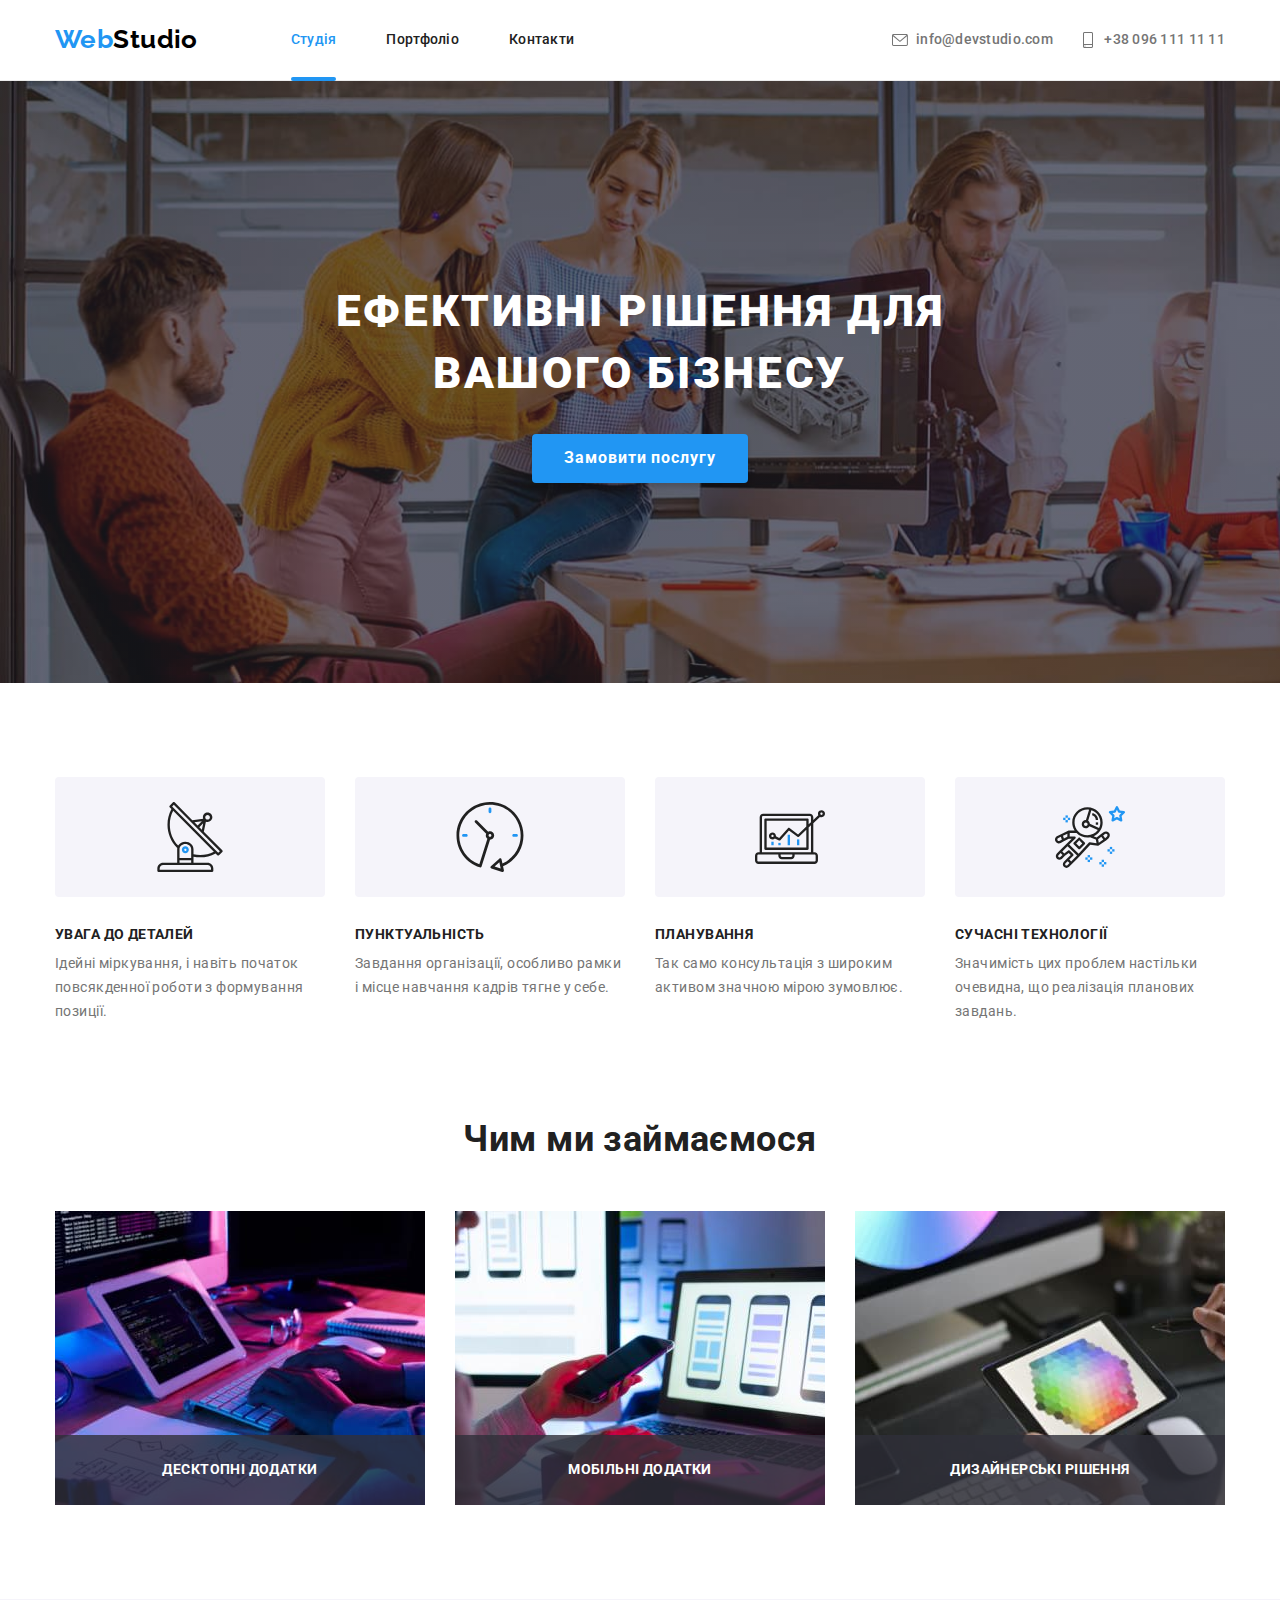
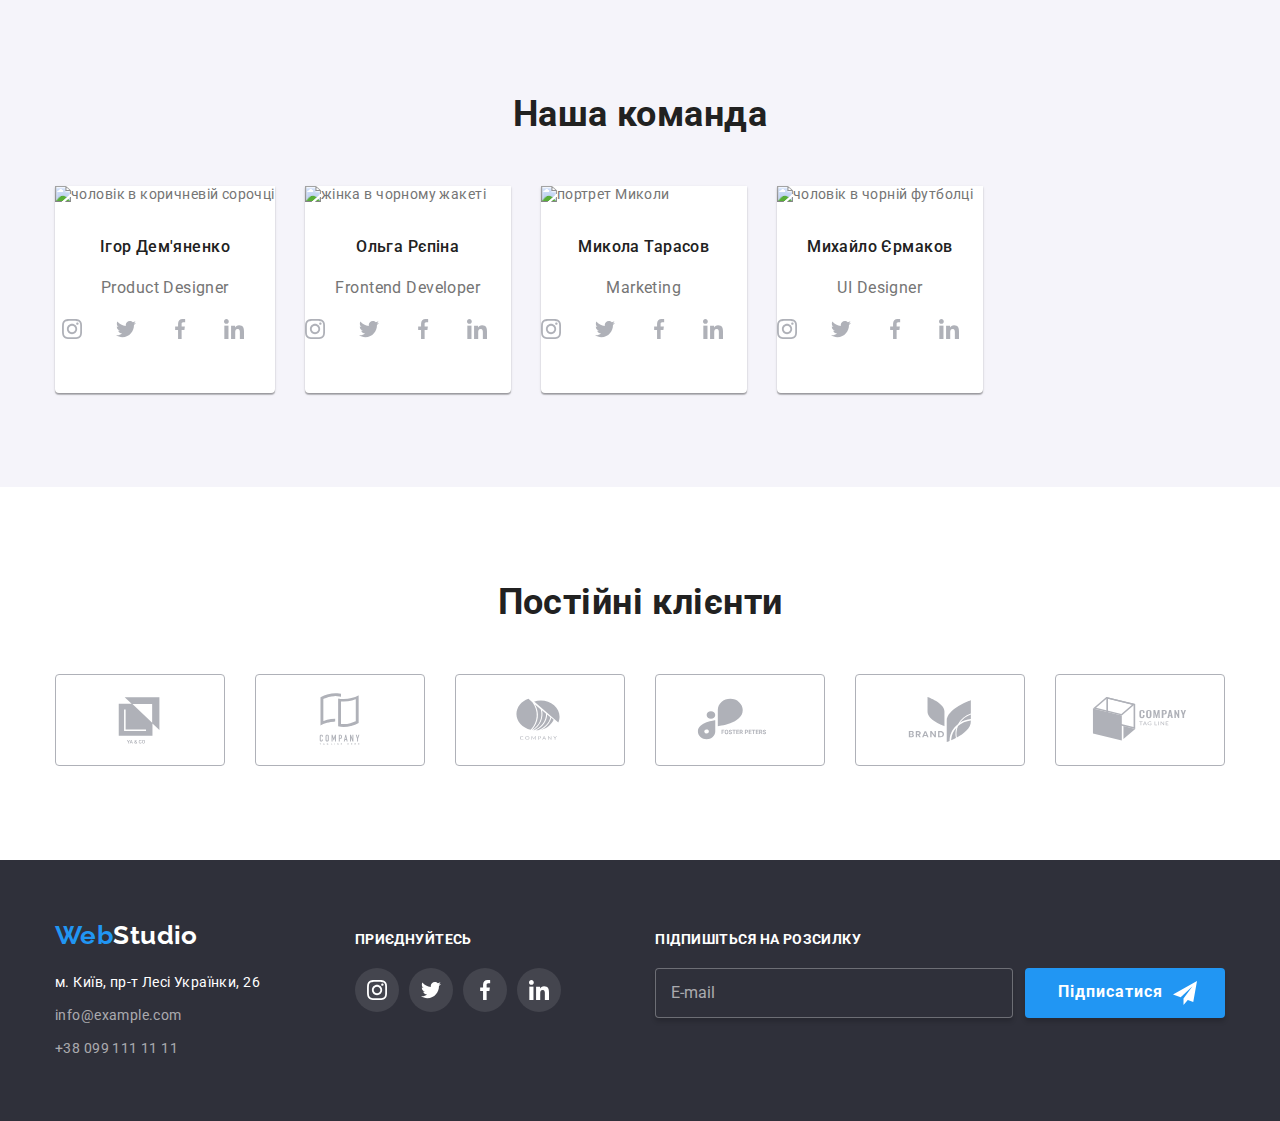
==== commit a8c3246e: "corected img-hw 8" ====
--- a/index.html
+++ b/index.html
@@ -262,10 +262,8 @@
             <li class="team__list-item">
               <picture>
                 <source
-                  srcset="
-                    ./images/images1/desktop/igor.jpg    1x,
-                    ./images/images1/desktop/igor@2x.jpg 2x
-                  "
+                  srcset="./images/img4 1x,
+                  ./images/images1/desktop/igor.jpg 2x"
                   media="(min-width:1200px)"
                 />
                 <source
@@ -352,8 +350,8 @@
               <picture>
                 <source
                   srcset="
-                    ./images/images1/desktop/olga.jpg    1x,
-                    ./images/images1/desktop/olga@2x.jpg 2x
+                    ./images/img5 1x,
+                    ./images/images1/desktop/olga.jpg 2x
                   "
                   media="(min-width:1200px)"
                 />
@@ -432,8 +430,8 @@
               <picture>
                 <source
                   srcset="
-                    ./images/images1/desktop/nikola.jpg    1x,
-                    ./images/images1/desktop/nikola@2x.jpg 2x
+                    ./images/img6    1x,
+                    ./images/images1/desktop/nikola.jpg 2x
                   "
                   media="(min-width:1200px)"
                 />
@@ -515,8 +513,8 @@
               <picture>
                 <source
                   srcset="
-                    ./images/images1/desktop/mihail.jpg    1x,
-                    ./images/images1/desktop/mihail@2x.jpg 2x
+                    ./images/img7    1x,
+                    ./images/images1/desktop/mihail.jpg 2x
                   "
                   media="(min-width:1200px)"
                 />
--- a/css/main.min.css
+++ b/css/main.min.css
@@ -0,0 +1 @@
+:root{--primary-font-text: "Roboto", sans-serif;--logo-font-text: "Raleway", sans-serif;--accent-color: #2196f3;--accent-second-color: #000000;--headers-and-names-color: #212121;--border-and-form-icon-color: #212121;--text-color: #757575;--bg-footer-color: #2f303a;--primary-page-color: #ffffff;--secondary-page-color: #f5f4fa;--accent-active-color: #188ce8;--line-shadow-color: #ececec;--translucent-page-color: #ffffff99;--project-border-color: #eeeeee;--bg-hero-color: #c4c4c4;--icon-fill: #afb1b8;--transition-time-end-timing: 250ms cubic-bezier(0.4, 0, 0.2, 1)}.visually-hidden{position:absolute;white-space:nowrap;width:1px;height:1px;overflow:hidden;border:0;padding:0;clip:rect(0 0 0 0);clip-path:inset(50%);margin:-1px}body{font-family:var(--primary-font-text);font-size:14px;letter-spacing:.03em;background-color:var(--primary-page-color);color:var(--text-color)}.container{padding-left:15px;padding-right:15px;margin:auto}@media screen and (min-width: 480px){.container{width:450px;padding-left:auto;padding-right:auto}}@media screen and (min-width: 768px){.container{width:738px}}@media screen and (min-width: 1200px){.container{width:1200px}}h1,h2,h3,h4,p{margin:0}ul,ol{margin:0;padding-left:0}img{display:block;max-width:100%;height:auto}button{display:block;margin:0 auto;cursor:pointer;border:none;border-radius:4px}.list{list-style:none}.link{text-decoration:none}.section{padding-top:60px;padding-bottom:60px}@media screen and (min-width: 1200px){.section{padding-top:94px;padding-bottom:94px}}.page-header__menu{display:none}.page-header__contact{display:none}.page-header{border-bottom:1px solid var(--line-shadow-color)}@media screen and (max-width: 767px){.page-header__container{display:flex;justify-content:space-between}.page-header{padding-top:10px;padding-bottom:9px}.page-header__btn{background-color:rgba(0,0,0,0);line-height:0;border:0;padding:0;margin:0}.page-header__icon-burger{width:40px;height:40px}}@media screen and (min-width: 768px){.page-header__btn{display:none}.mobile-menu{display:none}.page-header__menu{display:block}.page-header__container{display:flex;align-items:center}.page-header__contact{display:flex;flex-direction:column;row-gap:10px;margin-left:auto}.page-header__item_width-email{width:138px}.page-header__item_width-tell{width:123px}.page-header__contacts-link{display:flex;justify-content:space-between;align-items:center;font-weight:500;font-size:12px;line-height:1.2;letter-spacing:.02em;color:var(--text-color);fill:currentColor;transition:color var(--transition-time-end-timing)}.page-header__contacts-link:hover,.page-header__contacts-link:focus{color:var(--accent-color)}}@media screen and (min-width: 1200px){.page-header__contact{display:flex;flex-direction:row;column-gap:30px}.page-header__item_width-email{width:161px}.page-header__item_width-tell{width:142px}.page-header__contacts-link{display:flex;justify-content:space-between;align-items:center;font-weight:500;font-size:14px;line-height:1.1;padding:32px 0}}.logo{display:flex;font-family:var(--logo-font-text);font-weight:700;font-size:24px;line-height:1.1;color:var(--accent-color)}@media screen and (min-width: 768px){.page-header__logo{margin-right:87px}}@media screen and (min-width: 1200px){.logo{font-weight:700;font-size:26px;line-height:1.2}.page-header__logo{margin-right:93px}}.page-header__logo_black-text{color:var(--accent-second-color)}.page-footer__logo{margin-bottom:20px}.page-footer__logo_white-text{color:var(--primary-page-color)}.menu{display:flex;column-gap:50px}.menu__link{position:relative;display:block;padding-top:32px;padding-bottom:32px;font-weight:500;font-size:14px;line-height:1.1;letter-spacing:.02em;color:var(--headers-and-names-color);transition:color var(--transition-time-end-timing)}.menu__link:hover,.menu__link:focus{color:var(--accent-color)}.menu__link::before{content:"";position:absolute;left:0;bottom:-1px;width:100%;height:4px;border-radius:2px;transform:scaleX(0);transition:background-color var(--transition-time-end-timing),transform var(--transition-time-end-timing)}.menu__link:hover::before,.menu__link:focus::before{background-color:var(--accent-color);transform:scaleX(1)}@media screen and (max-width: 768px){.mobile-menu{position:fixed;top:0;left:0;z-index:777;width:100%;height:100%;visibility:hidden;opacity:0;pointer-events:none;transition:visibility var(--transition-time-end-timing)}.mobile-menu.is-open{visibility:visible;opacity:1;pointer-events:auto;background-color:var(--primary-page-color);box-shadow:0px 4px 8px rgba(0,0,0,.04),0px 2px 4px rgba(0,0,0,.08),0px 1px 3px rgba(0,0,0,.16)}.mobile-menu__container{position:relative;display:flex;flex-direction:column;height:100%;padding:48px 40px}}@media screen and (max-width: 768px)and (max-width: 440px){.mobile-menu__container{padding-left:5vw}}@media screen and (max-width: 768px){.mobile-menu__btn{position:absolute;top:10px;right:15px;width:40px;height:40px;background-color:rgba(0,0,0,0);border:0;line-height:0;padding:0;margin:0;color:var(--border-and-form-icon-color)}}@media screen and (max-width: 768px){.mobile-menu__icon-close{width:30px;height:30px;transition:fill var(--transition-time-end-timing)}.mobile-menu__btn:hover .mobile-menu__icon-close,.mobile-menu__btn:focus .mobile-menu__icon-close{fill:var(--accent-color)}}@media screen and (max-width: 768px){.mobile-menu-nav{margin-bottom:auto}}@media screen and (max-width: 768px){.mobile-menu-nav__container{display:flex;flex-direction:column;row-gap:32px}}@media screen and (max-width: 768px){.mobile-menu-nav__link{font-weight:500;font-size:40px;line-height:1.1;letter-spacing:.02em;color:var(--headers-and-names-color)}}@media screen and (max-width: 768px)and (max-width: 440px){.mobile-menu-nav__link{font-size:9vw}}@media screen and (max-width: 768px){.mobile-menu-nav__link_current{color:var(--accent-color)}}@media screen and (max-width: 768px){.mobile-menu-contacts{display:flex;flex-direction:column;row-gap:32px;margin-bottom:64px}}@media screen and (max-width: 768px){.mobile-menu-contacts__tell{font-weight:500;font-size:34px;line-height:1.1;letter-spacing:.02em;color:var(--accent-color)}}@media screen and (max-width: 768px)and (max-width: 440px){.mobile-menu-contacts__tell{font-size:7.5vw}}@media screen and (max-width: 768px){.mobile-menu-contacts__email{font-weight:500;font-size:24px;line-height:1.1;letter-spacing:.02em;color:inherit}}@media screen and (max-width: 768px)and (max-width: 440px){.mobile-menu-contacts__email{font-size:5.5vw}}@media screen and (max-width: 768px){.mobile-menu-social{display:flex}}@media screen and (max-width: 768px){.mobile-menu-social__item{padding-left:10px;padding-bottom:5px}.mobile-menu-social__item:not(:last-child){padding-right:10px;border-right:1px solid rgba(33,33,33,.2)}.mobile-menu-social__item:nth-child(1){padding-left:0}}@media screen and (max-width: 768px){.mobile-menu-social__link{font-weight:500;font-size:18px;line-height:1.2;letter-spacing:.02em;color:var(--accent-color)}}@media screen and (max-width: 768px)and (max-width: 440px){.mobile-menu-social__link{font-size:4vw}}.menu__link_current{color:var(--accent-color)}.menu__link_current::after{content:"";position:absolute;left:0;bottom:-1px;width:100%;height:4px;border-radius:2px;background-color:var(--accent-color)}.button{font-family:inherit;font-weight:700;font-size:16px;line-height:1.8;letter-spacing:.06em;color:var(--primary-page-color);background-color:var(--accent-color);box-shadow:0px 4px 4px rgba(0,0,0,.15);transition:background-color var(--transition-time-end-timing),box-shadow var(--transition-time-end-timing)}.button:active,.button:hover,.button:focus{background-color:var(--accent-active-color);box-shadow:0px 4px 4px rgba(0,0,0,.15)}.page-footer{padding-top:60px;padding-bottom:60px;background-color:var(--bg-footer-color)}.page-footer__container{display:flex;flex-direction:column;align-items:center;row-gap:60px}.page-footer__address_container{display:flex;flex-direction:column;align-items:center}.page-footer__address{display:flex;flex-direction:column;align-items:center;row-gap:8px}.page-footer__address-link{font-style:normal;font-weight:400;font-size:14px;line-height:1.7;color:var(--primary-page-color);transition:color var(--transition-time-end-timing)}.page-footer__address-link:hover,.page-footer__address-link:focus{color:var(--accent-color)}.page-footer__contacts{font-style:normal;font-weight:400;font-size:14px;line-height:1.7;text-align:center;color:var(--translucent-page-color);transition:color var(--transition-time-end-timing)}.page-footer__contacts:hover,.page-footer__contacts:focus{color:var(--accent-color)}.page-footer__label{font-weight:700;font-size:14px;line-height:1.1;text-transform:uppercase;text-align:center;color:var(--primary-page-color);margin-bottom:20px}.page-footer__social-list{display:flex;column-gap:10px}.page-footer__social-list-item{width:44px;height:44px}.page-footer__social-links{display:flex;align-items:center;justify-content:center;width:100%;height:100%;color:var(--primary-page-color);fill:currentColor;background-color:rgba(255,255,255,.1);border-radius:50%;transition:background-color var(--transition-time-end-timing)}.page-footer__social-links:hover,.page-footer__social-links:focus{background-color:var(--accent-color)}@media screen and (min-width: 768px){.page-footer__container{flex-direction:row;flex-wrap:wrap;align-items:flex-start;justify-content:space-around}}@media screen and (min-width: 1200px){.page-footer__container{display:flex;justify-content:space-between;align-items:baseline;row-gap:unset}.page-footer__address_container{align-items:flex-start;margin-bottom:0}.page-footer__address{align-items:flex-start;row-gap:9px}.page-footer__label{text-align:left}}@media screen and (max-width: 767px){.subscription-form{width:100%}}.subscription-form__label{display:block;font-weight:700;font-size:14px;line-height:1.1;text-transform:uppercase;text-align:center;color:var(--primary-page-color);margin-bottom:20px}.subscription-form__field{width:100%;height:50px;padding-left:15px;margin-bottom:20px;color:var(--primary-page-color);background-color:var(--bg-footer-color);border:1px solid rgba(255,255,255,.3);border-radius:4px;box-shadow:0px 4px 4px rgba(0,0,0,.15)}.subscription-form__field::placeholder{font-weight:400;font-size:16px;line-height:1.3;color:rgba(255,255,255,.6)}.subscription-form__btn{display:flex;align-items:center;column-gap:10px;padding:10px 28px;fill:var(--primary-page-color)}@media screen and (min-width: 768px){.subscription-form__field{width:450px}}@media screen and (min-width: 1200px){.subscription-form__container{display:flex}.subscription-form__label{text-align:left}.subscription-form__field{width:358px;margin-bottom:0;margin-right:12px}}.backdrop{position:fixed;left:0;top:0;width:100%;height:100%;z-index:777;padding:94px 15px;padding-top:93px;background-color:rgba(0,0,0,.2);transition:opacity var(--transition-time-end-timing);overflow-y:scroll}.is-hidden{visibility:hidden;opacity:0;pointer-events:none}.modal{position:relative;margin:0 auto;padding:40px;background-color:var(--primary-page-color);box-shadow:0px 1px 3px rgba(0,0,0,.12),0px 1px 1px rgba(0,0,0,.14),0px 2px 1px rgba(0,0,0,.2);border-radius:4px}@media screen and (max-width: 390px){.modal{padding:10vw;padding-top:40px}}.modal__btn-close{position:absolute;top:8px;right:8px;display:flex;align-items:center;justify-content:center;width:30px;height:30px;padding:0;fill:var(--accent-second-color);background-color:var(--primary-page-color);border:1px solid rgba(0,0,0,.1);border-radius:50%;transition:fill var(--transition-time-end-timing)}.modal__btn-close:hover,.modal__btn-close:focus{fill:var(--accent-color)}@media screen and (max-width: 767px){.modal{max-width:450px}}@media screen and (min-width: 768px){.modal{position:absolute;left:50%;top:50%;width:450px;height:609px;background-color:var(--primary-page-color);transform:translate(-50%, -50%) translateY(0);transition:transform var(--transition-time-end-timing),visibility var(--transition-time-end-timing)}.backdrop.is-hidden .modal{transform:translate(-50%, -50%) translateY(100%)}}@media screen and (min-width: 1200px){.modal{width:528px;height:581px}}@media screen and (min-width: 480px){.form__btn{padding:10px 52px}}.form__title{font-weight:700;font-size:20px;line-height:1.1;text-align:center;color:var(--headers-and-names-color);margin-bottom:12px}@media screen and (max-width: 390px){.form__title{font-size:5vw}}.form__field{display:block;margin-bottom:10px}.form__label{display:block;font-weight:400;font-size:12px;line-height:1.2;letter-spacing:.01em;margin-bottom:4px}.form__input{display:block;width:100%;height:40px;padding-left:42px;border:1px solid rgba(33,33,33,.2);border-radius:4px;outline:none;transition:border var(--transition-time-end-timing)}.form__input:focus,.form__input:hover{border:1px solid var(--accent-color)}.form__icon-thumb{position:relative;display:block}.form__icon{position:absolute;top:50%;left:12px;transform:translateY(-50%);fill:var(--border-and-form-icon-color);transition:fill var(--transition-time-end-timing)}.form__input:hover+.form__icon,.form__input:focus+.form__icon{fill:var(--accent-color)}.form__comment{display:block;margin-bottom:20px}.form__comment-area{resize:none;display:block;width:100%;height:120px;padding:12px 16px;border:1px solid rgba(33,33,33,.2);border-radius:4px;outline:none;transition:border var(--transition-time-end-timing)}.form__comment-area:focus,.form__comment-area:hover{border:1px solid var(--accent-color)}.form__comment-area::placeholder{font-weight:400;font-size:12px;line-height:1.2;letter-spacing:.01em;color:rgba(117,117,117,.5)}.form__check-field{display:inline-flex;align-items:center;font-weight:400;font-size:12px;line-height:1.2;color:var(--text-color);margin-bottom:30px}@media screen and (max-width: 390px){.form__check-field{font-size:3vw}}.form__own-checkbox{width:16px;height:15px;margin-right:8px;border:2px solid var(--border-and-form-icon-color);border-radius:2px;transition:background-color var(--transition-time-end-timing),border-color var(--transition-time-end-timing),box-shadow var(--transition-time-end-timing)}.form__checkbox:checked+.form__own-checkbox{background-color:var(--accent-color);border-color:var(--accent-color)}.form__checkbox:not(:checked):focus+.form__own-checkbox{box-shadow:0 0 1px 2px var(--accent-color);border-color:var(--accent-color)}.form__checkbox:checked:focus+.form__own-checkbox{box-shadow:0 0 1px 2px var(--accent-color);border-color:var(--accent-color)}.form__checkbox-icon{display:none;fill:var(--primary-page-color)}.form__checkbox:checked+.form__own-checkbox .form__checkbox-icon{display:block}.form__policy-link{color:var(--accent-color);transition:text-shadow var(--transition-time-end-timing),color var(--transition-time-end-timing)}.form__policy-link:hover,.form__policy-link:focus{color:var(--accent-active-color);text-shadow:0px 3px 3px rgba(0,0,0,.15)}@media screen and (max-width: 480px){.form__check-field{display:inline-block}.form__btn{padding:1.8vw 10.5vw;font-size:3.2vw}}@media screen and (min-width: 1200px){.form{width:448px}.form__check-field{display:flex;font-weight:400;font-size:14px;line-height:1.7}}.hero{padding:118px 0;background-size:cover;background-repeat:no-repeat;background-color:var(--bg-hero-color);background-image:linear-gradient(to right, rgba(47, 48, 58, 0.4), rgba(47, 48, 58, 0.4)),url(../images/images1/mobil/bg-hero.jpg)}.hero__slogan{font-weight:900;font-size:26px;line-height:1.6;text-align:center;letter-spacing:.06em;text-transform:uppercase;color:var(--primary-page-color);margin-bottom:30px}@media screen and (min-device-pixel-ratio: 2)and (max-width: 767px),screen and (min-resolution: 192dpi)and (max-width: 767px),screen and (min-resolution: 2dppx)and (max-width: 767px){.hero{background-image:linear-gradient(to right, rgba(47, 48, 58, 0.4), rgba(47, 48, 58, 0.4)),url(../images/images1/mobil/bg-hero@2x.jpg)}}.hero__btn{padding:10px 24px}@media screen and (min-width: 768px){.hero{background-image:linear-gradient(to right, rgba(47, 48, 58, 0.4), rgba(47, 48, 58, 0.4)),url(../images/images1/tablet/bg-hero.jpg)}}@media screen and (min-width: 768px)and (min-device-pixel-ratio: 2)and (min-width: 768px),screen and (min-width: 768px)and (min-resolution: 192dpi)and (min-width: 768px),screen and (min-width: 768px)and (min-resolution: 2dppx)and (min-width: 768px){.hero{background-image:linear-gradient(to right, rgba(47, 48, 58, 0.4), rgba(47, 48, 58, 0.4)),url(../images/images1/tablet/bg-hero@2x.jpg)}}@media screen and (min-width: 768px){.hero__slogan{max-width:360px;margin:0 auto;margin-bottom:30px}}@media screen and (min-width: 1200px){.hero{padding:200px 0;margin:0 auto;max-width:1600px;background-image:linear-gradient(to right, rgba(47, 48, 58, 0.4), rgba(47, 48, 58, 0.4)),url(../images/images1/desktop/bg-hero.jpg)}}@media screen and (min-width: 1200px)and (min-device-pixel-ratio: 2)and (min-width: 768px),screen and (min-width: 1200px)and (min-resolution: 192dpi)and (min-width: 768px),screen and (min-width: 1200px)and (min-resolution: 2dppx)and (min-width: 768px){.hero{background-image:linear-gradient(to right, rgba(47, 48, 58, 0.4), rgba(47, 48, 58, 0.4)),url(../images/images1/desktop/bg-hero@2x.jpg)}}@media screen and (min-width: 1200px){.hero__slogan{font-weight:900;font-size:44px;line-height:1.4;max-width:696px}}@media screen and (min-width: 1200px){.hero__btn{padding:10px 32px}}.features__thumb{display:flex;align-items:center;justify-content:center;width:100%;height:120px;margin-bottom:30px;background-color:var(--secondary-page-color);border-radius:4px}.features__list{display:flex;flex-direction:column;row-gap:30px}.features__item{width:100%}.features__label{font-weight:700;font-size:14px;line-height:1.1;text-transform:uppercase;text-align:center;color:var(--headers-and-names-color);margin-bottom:10px}.features__description{font-weight:400;font-size:14px;line-height:1.7;color:var(--text-color)}@media screen and (min-width: 768px){.features__comtainer{padding:0}.features__list{display:flex;flex-direction:row;flex-wrap:wrap;gap:30px}.features__item{width:354px}.features__label{text-align:left}}@media screen and (min-width: 1200px){.features__comtainer{padding:0 15px}.features__list{column-gap:30px}.features__item{width:270px}}@media screen and (max-width: 1199px){.directions{display:none}}.directions{padding-top:0}.directions__header{font-weight:700;font-size:36px;line-height:1.2;text-align:center;color:var(--headers-and-names-color);margin-bottom:50px}.directions__list{display:flex;column-gap:30px}.directions__item{position:relative}.directions__label{position:absolute;bottom:0;display:flex;justify-content:center;align-items:center;width:100%;height:70px;font-weight:700;font-size:14px;line-height:1.1;text-transform:uppercase;color:var(--primary-page-color);background-color:rgba(47,48,58,.8)}.team{background-color:var(--secondary-page-color)}.team__header{font-weight:700;font-size:28px;line-height:1.2;text-align:center;color:var(--headers-and-names-color);margin-bottom:30px}.team__list{display:flex;flex-direction:column;row-gap:30px}.team__list-item{background-color:var(--primary-page-color);box-shadow:0px 1px 3px rgba(0,0,0,.12),0px 1px 1px rgba(0,0,0,.14),0px 2px 1px rgba(0,0,0,.2);border-radius:0px 0px 4px 4px}.team__card{padding-top:30px;padding-bottom:24px}.team__names{font-weight:500;font-size:16px;line-height:1.9;text-align:center;color:var(--headers-and-names-color);margin-bottom:10px}.team__profession{font-weight:400;font-size:16px;line-height:1.9;text-align:center;color:var(--text-color);margin-bottom:16px}.team__social-list{display:flex;justify-content:center;column-gap:10px}.team__social-list-item{width:44px;height:44px}.team__social-links{display:flex;width:100%;height:100%;border-radius:50%;color:var(--icon-fill);fill:currentColor;transition:color var(--transition-time-end-timing),background-color var(--transition-time-end-timing)}.team__social-links:hover,.team__social-links:focus{color:var(--primary-page-color);background-color:var(--accent-color)}@media screen and (min-width: 768px){.team__list{flex-direction:row;flex-wrap:wrap;gap:30px}.team__container{padding:0}}@media screen and (min-width: 1200px){.team__header{font-weight:700;font-size:36px;line-height:1.2;margin-bottom:50px}.team__list{column-gap:30px}.team__card{padding-bottom:30px}.team__container{padding:0 15px}}.customers__header{font-weight:700;font-size:28px;line-height:1.2;text-align:center;color:var(--headers-and-names-color);margin-bottom:30px}.customers__list{display:flex;flex-wrap:wrap;gap:30px}.customers__list-item{width:calc((100% - 30px)/2);height:92px}.customers__link{display:flex;align-items:center;justify-content:center;width:100%;height:100%;color:var(--icon-fill);border:1px solid var(--icon-fill);border-radius:4px;fill:currentColor;transition:color var(--transition-time-end-timing),border-color var(--transition-time-end-timing)}.customers__link:hover,.customers__link:focus{color:var(--accent-color);border-color:var(--accent-color)}@media screen and (min-width: 768px){.customers__container{padding:0}.customers__list-item{width:226px}}@media screen and (min-width: 1200px){.customers__container{padding:0 15px}.customers__header{font-weight:700;font-size:36px;line-height:1.2;margin-bottom:50px}.customers__list-item{width:170px}}/*# sourceMappingURL=main.min.css.map */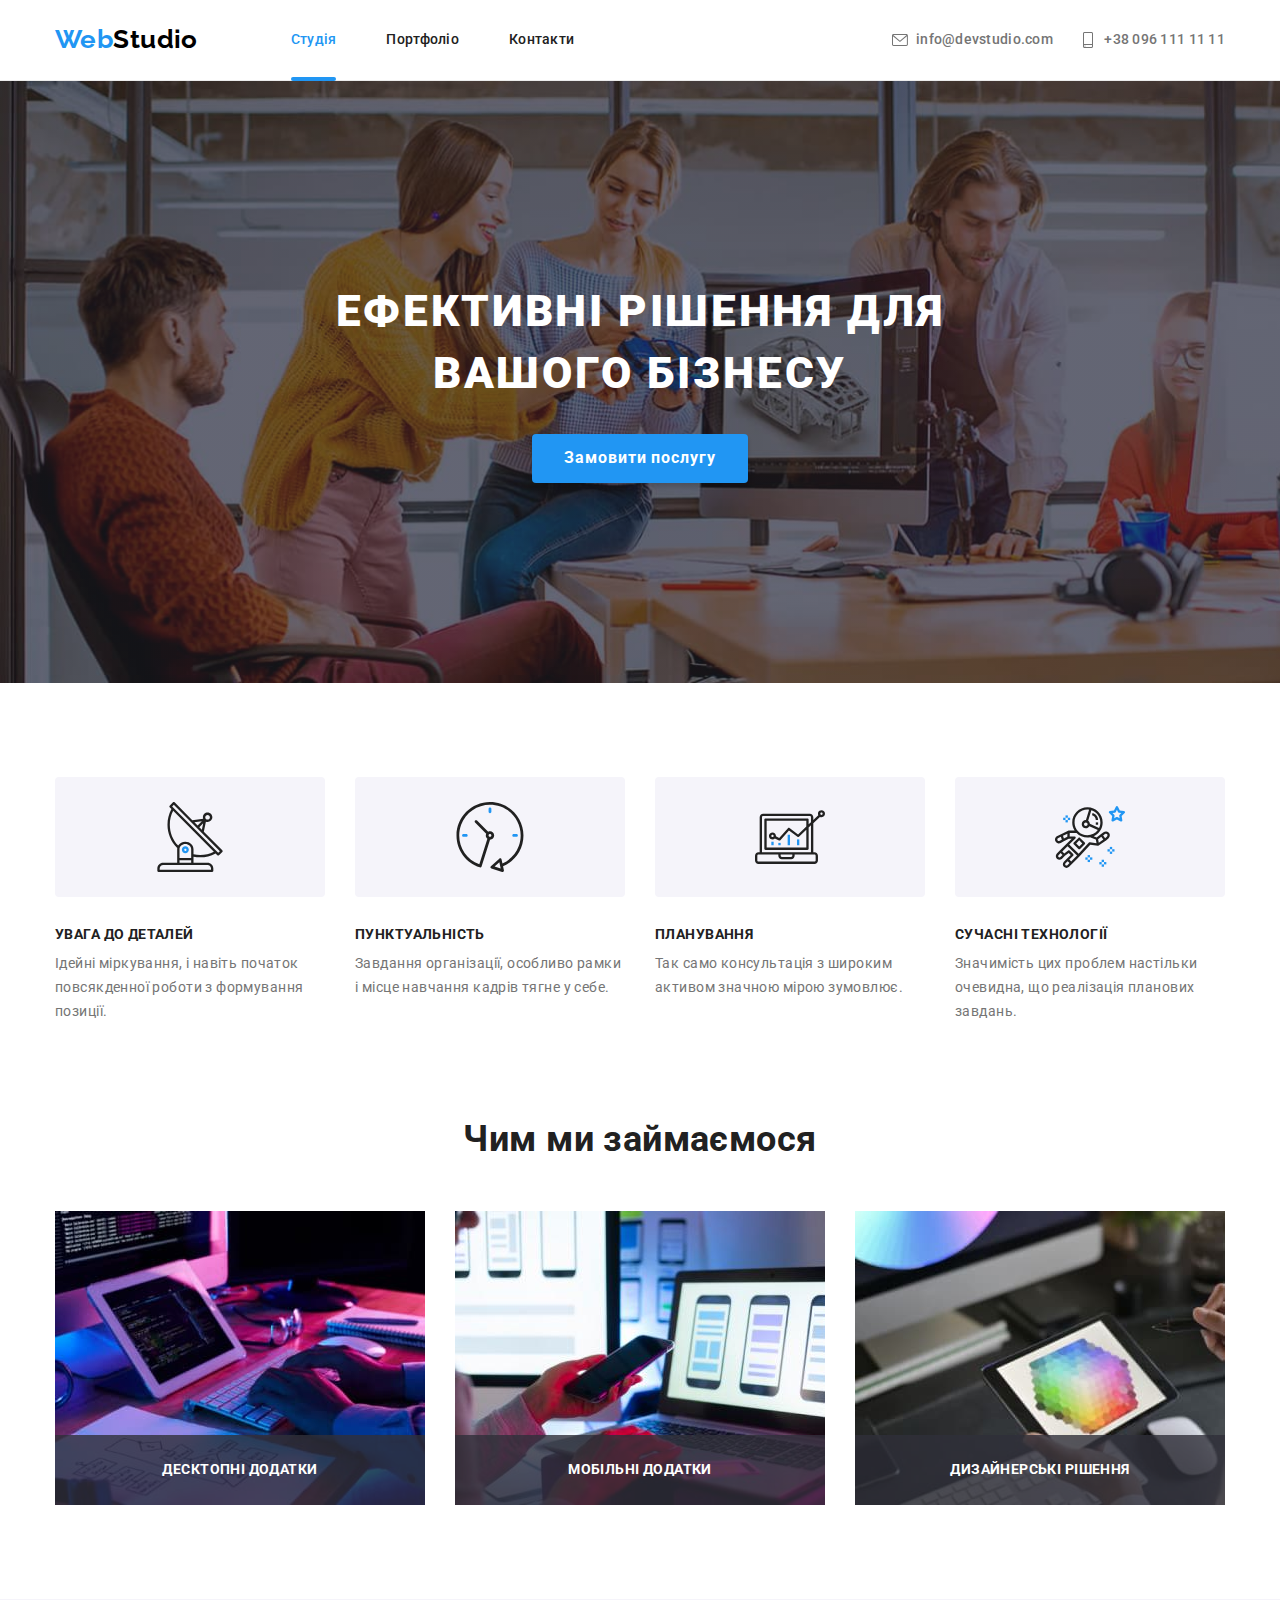
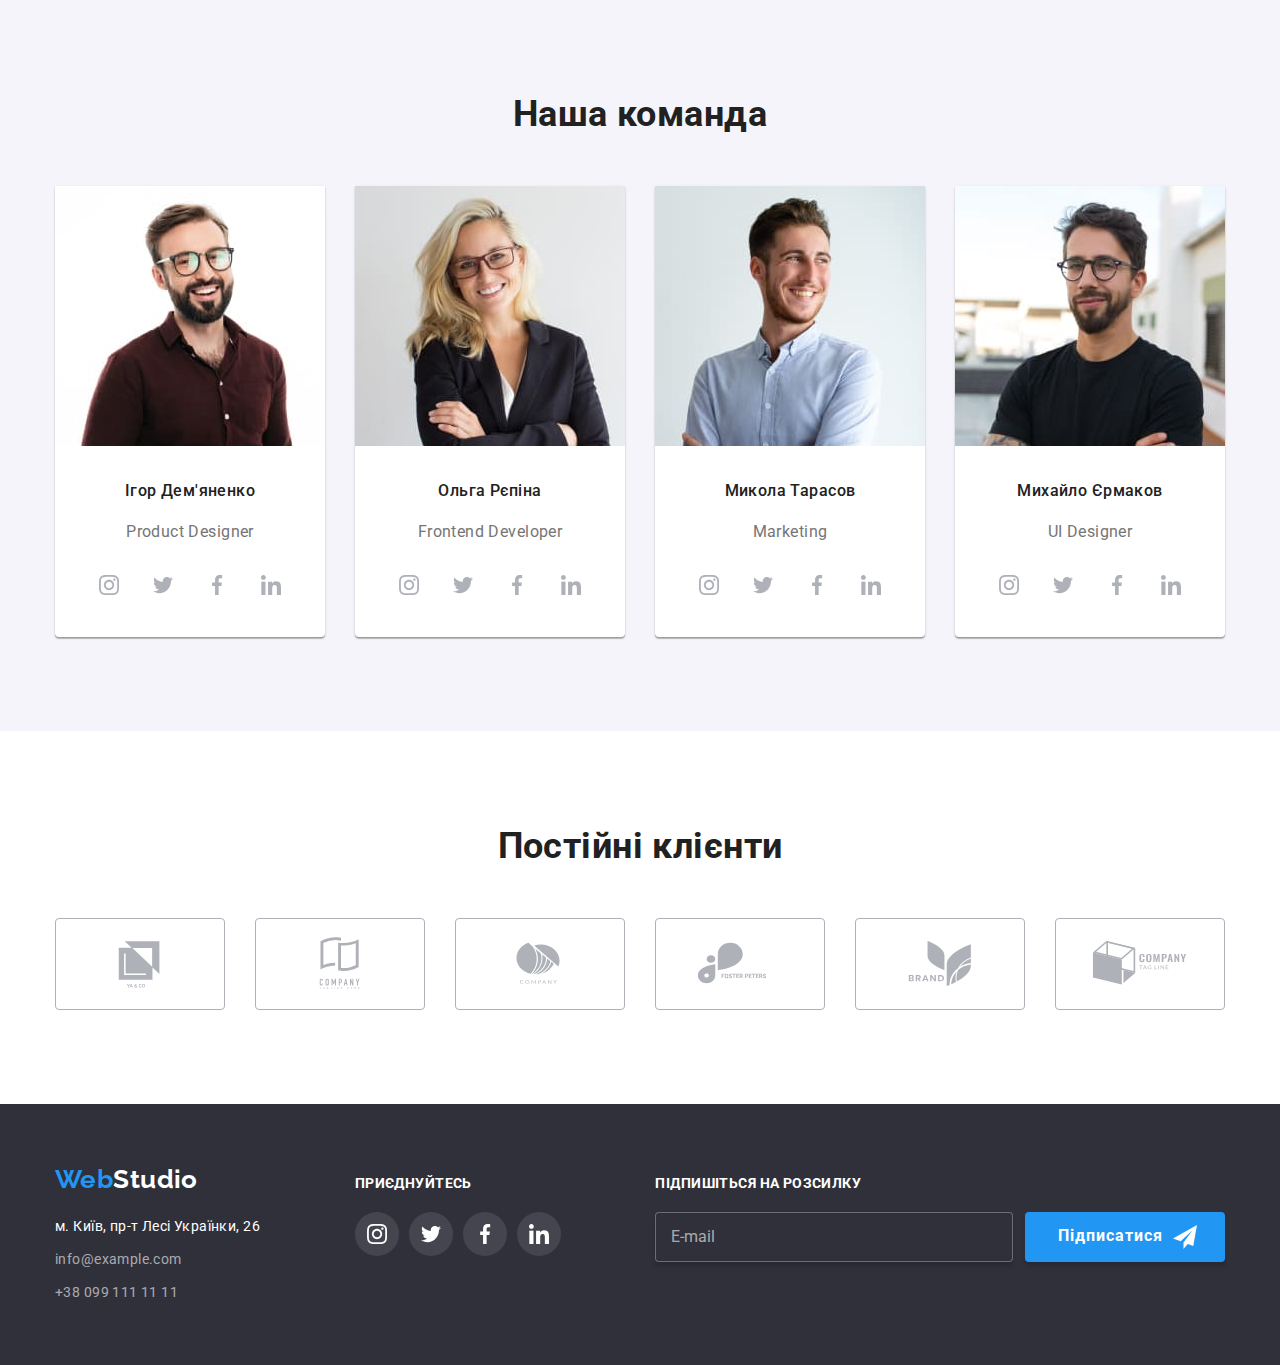
==== commit 1702ef50: "corected img and svg hw8" ====
--- a/index.html
+++ b/index.html
@@ -262,8 +262,9 @@
             <li class="team__list-item">
               <picture>
                 <source
-                  srcset="./images/img4 1x,
-                  ./images/images1/desktop/igor.jpg 2x"
+                  srcset="
+                  ./images/images1/desktop/igor1.jpg 1x,
+                  ./images/images1/desktop/igor@2x 2x"
                   media="(min-width:1200px)"
                 />
                 <source
@@ -350,8 +351,8 @@
               <picture>
                 <source
                   srcset="
-                    ./images/img5 1x,
-                    ./images/images1/desktop/olga.jpg 2x
+                    ./images/images1/desktop/olga1.jpg 1x,
+                    ./images/images1/desktop/olga@2x.jpg 2x
                   "
                   media="(min-width:1200px)"
                 />
@@ -430,21 +431,21 @@
               <picture>
                 <source
                   srcset="
-                    ./images/img6    1x,
-                    ./images/images1/desktop/nikola.jpg 2x
+                    ./images/images1/desktop/nikola1.jpg 1x,
+                    ./images/images1/desktop/nikola@2x 2x
                   "
                   media="(min-width:1200px)"
                 />
                 <source
                   srcset="
-                    ./images/images1/tablet/nikola.jpg    1x,
+                    ./images/images1/tablet/nikola.jpg 1x,
                     ./images/images1/tablet/nikola@2x.jpg 2x
                   "
                   media="(min-width:768px)"
                 />
                 <source
                   srcset="
-                    ./images/images1/mobil/nikola.jpg    1x,
+                    ./images/images1/mobil/nikola.jpg 1x,
                     ./images/images1/mobil/nikola@2x.jpg 2x
                   "
                   media="(max-width:767px)"
@@ -513,8 +514,8 @@
               <picture>
                 <source
                   srcset="
-                    ./images/img7    1x,
-                    ./images/images1/desktop/mihail.jpg 2x
+                    ./images/images1/desktop/mihail1.jpg 1x,
+                    ./images/images1/desktop/mihail@2x.jpg 2x
                   "
                   media="(min-width:1200px)"
                 />
--- a/css/main.min.css
+++ b/css/main.min.css
@@ -1 +1 @@
-:root{--primary-font-text: "Roboto", sans-serif;--logo-font-text: "Raleway", sans-serif;--accent-color: #2196f3;--accent-second-color: #000000;--headers-and-names-color: #212121;--border-and-form-icon-color: #212121;--text-color: #757575;--bg-footer-color: #2f303a;--primary-page-color: #ffffff;--secondary-page-color: #f5f4fa;--accent-active-color: #188ce8;--line-shadow-color: #ececec;--translucent-page-color: #ffffff99;--project-border-color: #eeeeee;--bg-hero-color: #c4c4c4;--icon-fill: #afb1b8;--transition-time-end-timing: 250ms cubic-bezier(0.4, 0, 0.2, 1)}.visually-hidden{position:absolute;white-space:nowrap;width:1px;height:1px;overflow:hidden;border:0;padding:0;clip:rect(0 0 0 0);clip-path:inset(50%);margin:-1px}body{font-family:var(--primary-font-text);font-size:14px;letter-spacing:.03em;background-color:var(--primary-page-color);color:var(--text-color)}.container{padding-left:15px;padding-right:15px;margin:auto}@media screen and (min-width: 480px){.container{width:450px;padding-left:auto;padding-right:auto}}@media screen and (min-width: 768px){.container{width:738px}}@media screen and (min-width: 1200px){.container{width:1200px}}h1,h2,h3,h4,p{margin:0}ul,ol{margin:0;padding-left:0}img{display:block;max-width:100%;height:auto}button{display:block;margin:0 auto;cursor:pointer;border:none;border-radius:4px}.list{list-style:none}.link{text-decoration:none}.section{padding-top:60px;padding-bottom:60px}@media screen and (min-width: 1200px){.section{padding-top:94px;padding-bottom:94px}}.page-header__menu{display:none}.page-header__contact{display:none}.page-header{border-bottom:1px solid var(--line-shadow-color)}@media screen and (max-width: 767px){.page-header__container{display:flex;justify-content:space-between}.page-header{padding-top:10px;padding-bottom:9px}.page-header__btn{background-color:rgba(0,0,0,0);line-height:0;border:0;padding:0;margin:0}.page-header__icon-burger{width:40px;height:40px}}@media screen and (min-width: 768px){.page-header__btn{display:none}.mobile-menu{display:none}.page-header__menu{display:block}.page-header__container{display:flex;align-items:center}.page-header__contact{display:flex;flex-direction:column;row-gap:10px;margin-left:auto}.page-header__item_width-email{width:138px}.page-header__item_width-tell{width:123px}.page-header__contacts-link{display:flex;justify-content:space-between;align-items:center;font-weight:500;font-size:12px;line-height:1.2;letter-spacing:.02em;color:var(--text-color);fill:currentColor;transition:color var(--transition-time-end-timing)}.page-header__contacts-link:hover,.page-header__contacts-link:focus{color:var(--accent-color)}}@media screen and (min-width: 1200px){.page-header__contact{display:flex;flex-direction:row;column-gap:30px}.page-header__item_width-email{width:161px}.page-header__item_width-tell{width:142px}.page-header__contacts-link{display:flex;justify-content:space-between;align-items:center;font-weight:500;font-size:14px;line-height:1.1;padding:32px 0}}.logo{display:flex;font-family:var(--logo-font-text);font-weight:700;font-size:24px;line-height:1.1;color:var(--accent-color)}@media screen and (min-width: 768px){.page-header__logo{margin-right:87px}}@media screen and (min-width: 1200px){.logo{font-weight:700;font-size:26px;line-height:1.2}.page-header__logo{margin-right:93px}}.page-header__logo_black-text{color:var(--accent-second-color)}.page-footer__logo{margin-bottom:20px}.page-footer__logo_white-text{color:var(--primary-page-color)}.menu{display:flex;column-gap:50px}.menu__link{position:relative;display:block;padding-top:32px;padding-bottom:32px;font-weight:500;font-size:14px;line-height:1.1;letter-spacing:.02em;color:var(--headers-and-names-color);transition:color var(--transition-time-end-timing)}.menu__link:hover,.menu__link:focus{color:var(--accent-color)}.menu__link::before{content:"";position:absolute;left:0;bottom:-1px;width:100%;height:4px;border-radius:2px;transform:scaleX(0);transition:background-color var(--transition-time-end-timing),transform var(--transition-time-end-timing)}.menu__link:hover::before,.menu__link:focus::before{background-color:var(--accent-color);transform:scaleX(1)}@media screen and (max-width: 768px){.mobile-menu{position:fixed;top:0;left:0;z-index:777;width:100%;height:100%;visibility:hidden;opacity:0;pointer-events:none;transition:visibility var(--transition-time-end-timing)}.mobile-menu.is-open{visibility:visible;opacity:1;pointer-events:auto;background-color:var(--primary-page-color);box-shadow:0px 4px 8px rgba(0,0,0,.04),0px 2px 4px rgba(0,0,0,.08),0px 1px 3px rgba(0,0,0,.16)}.mobile-menu__container{position:relative;display:flex;flex-direction:column;height:100%;padding:48px 40px}}@media screen and (max-width: 768px)and (max-width: 440px){.mobile-menu__container{padding-left:5vw}}@media screen and (max-width: 768px){.mobile-menu__btn{position:absolute;top:10px;right:15px;width:40px;height:40px;background-color:rgba(0,0,0,0);border:0;line-height:0;padding:0;margin:0;color:var(--border-and-form-icon-color)}}@media screen and (max-width: 768px){.mobile-menu__icon-close{width:30px;height:30px;transition:fill var(--transition-time-end-timing)}.mobile-menu__btn:hover .mobile-menu__icon-close,.mobile-menu__btn:focus .mobile-menu__icon-close{fill:var(--accent-color)}}@media screen and (max-width: 768px){.mobile-menu-nav{margin-bottom:auto}}@media screen and (max-width: 768px){.mobile-menu-nav__container{display:flex;flex-direction:column;row-gap:32px}}@media screen and (max-width: 768px){.mobile-menu-nav__link{font-weight:500;font-size:40px;line-height:1.1;letter-spacing:.02em;color:var(--headers-and-names-color)}}@media screen and (max-width: 768px)and (max-width: 440px){.mobile-menu-nav__link{font-size:9vw}}@media screen and (max-width: 768px){.mobile-menu-nav__link_current{color:var(--accent-color)}}@media screen and (max-width: 768px){.mobile-menu-contacts{display:flex;flex-direction:column;row-gap:32px;margin-bottom:64px}}@media screen and (max-width: 768px){.mobile-menu-contacts__tell{font-weight:500;font-size:34px;line-height:1.1;letter-spacing:.02em;color:var(--accent-color)}}@media screen and (max-width: 768px)and (max-width: 440px){.mobile-menu-contacts__tell{font-size:7.5vw}}@media screen and (max-width: 768px){.mobile-menu-contacts__email{font-weight:500;font-size:24px;line-height:1.1;letter-spacing:.02em;color:inherit}}@media screen and (max-width: 768px)and (max-width: 440px){.mobile-menu-contacts__email{font-size:5.5vw}}@media screen and (max-width: 768px){.mobile-menu-social{display:flex}}@media screen and (max-width: 768px){.mobile-menu-social__item{padding-left:10px;padding-bottom:5px}.mobile-menu-social__item:not(:last-child){padding-right:10px;border-right:1px solid rgba(33,33,33,.2)}.mobile-menu-social__item:nth-child(1){padding-left:0}}@media screen and (max-width: 768px){.mobile-menu-social__link{font-weight:500;font-size:18px;line-height:1.2;letter-spacing:.02em;color:var(--accent-color)}}@media screen and (max-width: 768px)and (max-width: 440px){.mobile-menu-social__link{font-size:4vw}}.menu__link_current{color:var(--accent-color)}.menu__link_current::after{content:"";position:absolute;left:0;bottom:-1px;width:100%;height:4px;border-radius:2px;background-color:var(--accent-color)}.button{font-family:inherit;font-weight:700;font-size:16px;line-height:1.8;letter-spacing:.06em;color:var(--primary-page-color);background-color:var(--accent-color);box-shadow:0px 4px 4px rgba(0,0,0,.15);transition:background-color var(--transition-time-end-timing),box-shadow var(--transition-time-end-timing)}.button:active,.button:hover,.button:focus{background-color:var(--accent-active-color);box-shadow:0px 4px 4px rgba(0,0,0,.15)}.page-footer{padding-top:60px;padding-bottom:60px;background-color:var(--bg-footer-color)}.page-footer__container{display:flex;flex-direction:column;align-items:center;row-gap:60px}.page-footer__address_container{display:flex;flex-direction:column;align-items:center}.page-footer__address{display:flex;flex-direction:column;align-items:center;row-gap:8px}.page-footer__address-link{font-style:normal;font-weight:400;font-size:14px;line-height:1.7;color:var(--primary-page-color);transition:color var(--transition-time-end-timing)}.page-footer__address-link:hover,.page-footer__address-link:focus{color:var(--accent-color)}.page-footer__contacts{font-style:normal;font-weight:400;font-size:14px;line-height:1.7;text-align:center;color:var(--translucent-page-color);transition:color var(--transition-time-end-timing)}.page-footer__contacts:hover,.page-footer__contacts:focus{color:var(--accent-color)}.page-footer__label{font-weight:700;font-size:14px;line-height:1.1;text-transform:uppercase;text-align:center;color:var(--primary-page-color);margin-bottom:20px}.page-footer__social-list{display:flex;column-gap:10px}.page-footer__social-list-item{width:44px;height:44px}.page-footer__social-links{display:flex;align-items:center;justify-content:center;width:100%;height:100%;color:var(--primary-page-color);fill:currentColor;background-color:rgba(255,255,255,.1);border-radius:50%;transition:background-color var(--transition-time-end-timing)}.page-footer__social-links:hover,.page-footer__social-links:focus{background-color:var(--accent-color)}@media screen and (min-width: 768px){.page-footer__container{flex-direction:row;flex-wrap:wrap;align-items:flex-start;justify-content:space-around}}@media screen and (min-width: 1200px){.page-footer__container{display:flex;justify-content:space-between;align-items:baseline;row-gap:unset}.page-footer__address_container{align-items:flex-start;margin-bottom:0}.page-footer__address{align-items:flex-start;row-gap:9px}.page-footer__label{text-align:left}}@media screen and (max-width: 767px){.subscription-form{width:100%}}.subscription-form__label{display:block;font-weight:700;font-size:14px;line-height:1.1;text-transform:uppercase;text-align:center;color:var(--primary-page-color);margin-bottom:20px}.subscription-form__field{width:100%;height:50px;padding-left:15px;margin-bottom:20px;color:var(--primary-page-color);background-color:var(--bg-footer-color);border:1px solid rgba(255,255,255,.3);border-radius:4px;box-shadow:0px 4px 4px rgba(0,0,0,.15)}.subscription-form__field::placeholder{font-weight:400;font-size:16px;line-height:1.3;color:rgba(255,255,255,.6)}.subscription-form__btn{display:flex;align-items:center;column-gap:10px;padding:10px 28px;fill:var(--primary-page-color)}@media screen and (min-width: 768px){.subscription-form__field{width:450px}}@media screen and (min-width: 1200px){.subscription-form__container{display:flex}.subscription-form__label{text-align:left}.subscription-form__field{width:358px;margin-bottom:0;margin-right:12px}}.backdrop{position:fixed;left:0;top:0;width:100%;height:100%;z-index:777;padding:94px 15px;padding-top:93px;background-color:rgba(0,0,0,.2);transition:opacity var(--transition-time-end-timing);overflow-y:scroll}.is-hidden{visibility:hidden;opacity:0;pointer-events:none}.modal{position:relative;margin:0 auto;padding:40px;background-color:var(--primary-page-color);box-shadow:0px 1px 3px rgba(0,0,0,.12),0px 1px 1px rgba(0,0,0,.14),0px 2px 1px rgba(0,0,0,.2);border-radius:4px}@media screen and (max-width: 390px){.modal{padding:10vw;padding-top:40px}}.modal__btn-close{position:absolute;top:8px;right:8px;display:flex;align-items:center;justify-content:center;width:30px;height:30px;padding:0;fill:var(--accent-second-color);background-color:var(--primary-page-color);border:1px solid rgba(0,0,0,.1);border-radius:50%;transition:fill var(--transition-time-end-timing)}.modal__btn-close:hover,.modal__btn-close:focus{fill:var(--accent-color)}@media screen and (max-width: 767px){.modal{max-width:450px}}@media screen and (min-width: 768px){.modal{position:absolute;left:50%;top:50%;width:450px;height:609px;background-color:var(--primary-page-color);transform:translate(-50%, -50%) translateY(0);transition:transform var(--transition-time-end-timing),visibility var(--transition-time-end-timing)}.backdrop.is-hidden .modal{transform:translate(-50%, -50%) translateY(100%)}}@media screen and (min-width: 1200px){.modal{width:528px;height:581px}}@media screen and (min-width: 480px){.form__btn{padding:10px 52px}}.form__title{font-weight:700;font-size:20px;line-height:1.1;text-align:center;color:var(--headers-and-names-color);margin-bottom:12px}@media screen and (max-width: 390px){.form__title{font-size:5vw}}.form__field{display:block;margin-bottom:10px}.form__label{display:block;font-weight:400;font-size:12px;line-height:1.2;letter-spacing:.01em;margin-bottom:4px}.form__input{display:block;width:100%;height:40px;padding-left:42px;border:1px solid rgba(33,33,33,.2);border-radius:4px;outline:none;transition:border var(--transition-time-end-timing)}.form__input:focus,.form__input:hover{border:1px solid var(--accent-color)}.form__icon-thumb{position:relative;display:block}.form__icon{position:absolute;top:50%;left:12px;transform:translateY(-50%);fill:var(--border-and-form-icon-color);transition:fill var(--transition-time-end-timing)}.form__input:hover+.form__icon,.form__input:focus+.form__icon{fill:var(--accent-color)}.form__comment{display:block;margin-bottom:20px}.form__comment-area{resize:none;display:block;width:100%;height:120px;padding:12px 16px;border:1px solid rgba(33,33,33,.2);border-radius:4px;outline:none;transition:border var(--transition-time-end-timing)}.form__comment-area:focus,.form__comment-area:hover{border:1px solid var(--accent-color)}.form__comment-area::placeholder{font-weight:400;font-size:12px;line-height:1.2;letter-spacing:.01em;color:rgba(117,117,117,.5)}.form__check-field{display:inline-flex;align-items:center;font-weight:400;font-size:12px;line-height:1.2;color:var(--text-color);margin-bottom:30px}@media screen and (max-width: 390px){.form__check-field{font-size:3vw}}.form__own-checkbox{width:16px;height:15px;margin-right:8px;border:2px solid var(--border-and-form-icon-color);border-radius:2px;transition:background-color var(--transition-time-end-timing),border-color var(--transition-time-end-timing),box-shadow var(--transition-time-end-timing)}.form__checkbox:checked+.form__own-checkbox{background-color:var(--accent-color);border-color:var(--accent-color)}.form__checkbox:not(:checked):focus+.form__own-checkbox{box-shadow:0 0 1px 2px var(--accent-color);border-color:var(--accent-color)}.form__checkbox:checked:focus+.form__own-checkbox{box-shadow:0 0 1px 2px var(--accent-color);border-color:var(--accent-color)}.form__checkbox-icon{display:none;fill:var(--primary-page-color)}.form__checkbox:checked+.form__own-checkbox .form__checkbox-icon{display:block}.form__policy-link{color:var(--accent-color);transition:text-shadow var(--transition-time-end-timing),color var(--transition-time-end-timing)}.form__policy-link:hover,.form__policy-link:focus{color:var(--accent-active-color);text-shadow:0px 3px 3px rgba(0,0,0,.15)}@media screen and (max-width: 480px){.form__check-field{display:inline-block}.form__btn{padding:1.8vw 10.5vw;font-size:3.2vw}}@media screen and (min-width: 1200px){.form{width:448px}.form__check-field{display:flex;font-weight:400;font-size:14px;line-height:1.7}}.hero{padding:118px 0;background-size:cover;background-repeat:no-repeat;background-color:var(--bg-hero-color);background-image:linear-gradient(to right, rgba(47, 48, 58, 0.4), rgba(47, 48, 58, 0.4)),url(../images/images1/mobil/bg-hero.jpg)}.hero__slogan{font-weight:900;font-size:26px;line-height:1.6;text-align:center;letter-spacing:.06em;text-transform:uppercase;color:var(--primary-page-color);margin-bottom:30px}@media screen and (min-device-pixel-ratio: 2)and (max-width: 767px),screen and (min-resolution: 192dpi)and (max-width: 767px),screen and (min-resolution: 2dppx)and (max-width: 767px){.hero{background-image:linear-gradient(to right, rgba(47, 48, 58, 0.4), rgba(47, 48, 58, 0.4)),url(../images/images1/mobil/bg-hero@2x.jpg)}}.hero__btn{padding:10px 24px}@media screen and (min-width: 768px){.hero{background-image:linear-gradient(to right, rgba(47, 48, 58, 0.4), rgba(47, 48, 58, 0.4)),url(../images/images1/tablet/bg-hero.jpg)}}@media screen and (min-width: 768px)and (min-device-pixel-ratio: 2)and (min-width: 768px),screen and (min-width: 768px)and (min-resolution: 192dpi)and (min-width: 768px),screen and (min-width: 768px)and (min-resolution: 2dppx)and (min-width: 768px){.hero{background-image:linear-gradient(to right, rgba(47, 48, 58, 0.4), rgba(47, 48, 58, 0.4)),url(../images/images1/tablet/bg-hero@2x.jpg)}}@media screen and (min-width: 768px){.hero__slogan{max-width:360px;margin:0 auto;margin-bottom:30px}}@media screen and (min-width: 1200px){.hero{padding:200px 0;margin:0 auto;max-width:1600px;background-image:linear-gradient(to right, rgba(47, 48, 58, 0.4), rgba(47, 48, 58, 0.4)),url(../images/images1/desktop/bg-hero.jpg)}}@media screen and (min-width: 1200px)and (min-device-pixel-ratio: 2)and (min-width: 768px),screen and (min-width: 1200px)and (min-resolution: 192dpi)and (min-width: 768px),screen and (min-width: 1200px)and (min-resolution: 2dppx)and (min-width: 768px){.hero{background-image:linear-gradient(to right, rgba(47, 48, 58, 0.4), rgba(47, 48, 58, 0.4)),url(../images/images1/desktop/bg-hero@2x.jpg)}}@media screen and (min-width: 1200px){.hero__slogan{font-weight:900;font-size:44px;line-height:1.4;max-width:696px}}@media screen and (min-width: 1200px){.hero__btn{padding:10px 32px}}.features__thumb{display:flex;align-items:center;justify-content:center;width:100%;height:120px;margin-bottom:30px;background-color:var(--secondary-page-color);border-radius:4px}.features__list{display:flex;flex-direction:column;row-gap:30px}.features__item{width:100%}.features__label{font-weight:700;font-size:14px;line-height:1.1;text-transform:uppercase;text-align:center;color:var(--headers-and-names-color);margin-bottom:10px}.features__description{font-weight:400;font-size:14px;line-height:1.7;color:var(--text-color)}@media screen and (min-width: 768px){.features__comtainer{padding:0}.features__list{display:flex;flex-direction:row;flex-wrap:wrap;gap:30px}.features__item{width:354px}.features__label{text-align:left}}@media screen and (min-width: 1200px){.features__comtainer{padding:0 15px}.features__list{column-gap:30px}.features__item{width:270px}}@media screen and (max-width: 1199px){.directions{display:none}}.directions{padding-top:0}.directions__header{font-weight:700;font-size:36px;line-height:1.2;text-align:center;color:var(--headers-and-names-color);margin-bottom:50px}.directions__list{display:flex;column-gap:30px}.directions__item{position:relative}.directions__label{position:absolute;bottom:0;display:flex;justify-content:center;align-items:center;width:100%;height:70px;font-weight:700;font-size:14px;line-height:1.1;text-transform:uppercase;color:var(--primary-page-color);background-color:rgba(47,48,58,.8)}.team{background-color:var(--secondary-page-color)}.team__header{font-weight:700;font-size:28px;line-height:1.2;text-align:center;color:var(--headers-and-names-color);margin-bottom:30px}.team__list{display:flex;flex-direction:column;row-gap:30px}.team__list-item{background-color:var(--primary-page-color);box-shadow:0px 1px 3px rgba(0,0,0,.12),0px 1px 1px rgba(0,0,0,.14),0px 2px 1px rgba(0,0,0,.2);border-radius:0px 0px 4px 4px}.team__card{padding-top:30px;padding-bottom:24px}.team__names{font-weight:500;font-size:16px;line-height:1.9;text-align:center;color:var(--headers-and-names-color);margin-bottom:10px}.team__profession{font-weight:400;font-size:16px;line-height:1.9;text-align:center;color:var(--text-color);margin-bottom:16px}.team__social-list{display:flex;justify-content:center;column-gap:10px}.team__social-list-item{width:44px;height:44px}.team__social-links{display:flex;width:100%;height:100%;border-radius:50%;color:var(--icon-fill);fill:currentColor;transition:color var(--transition-time-end-timing),background-color var(--transition-time-end-timing)}.team__social-links:hover,.team__social-links:focus{color:var(--primary-page-color);background-color:var(--accent-color)}@media screen and (min-width: 768px){.team__list{flex-direction:row;flex-wrap:wrap;gap:30px}.team__container{padding:0}}@media screen and (min-width: 1200px){.team__header{font-weight:700;font-size:36px;line-height:1.2;margin-bottom:50px}.team__list{column-gap:30px}.team__card{padding-bottom:30px}.team__container{padding:0 15px}}.customers__header{font-weight:700;font-size:28px;line-height:1.2;text-align:center;color:var(--headers-and-names-color);margin-bottom:30px}.customers__list{display:flex;flex-wrap:wrap;gap:30px}.customers__list-item{width:calc((100% - 30px)/2);height:92px}.customers__link{display:flex;align-items:center;justify-content:center;width:100%;height:100%;color:var(--icon-fill);border:1px solid var(--icon-fill);border-radius:4px;fill:currentColor;transition:color var(--transition-time-end-timing),border-color var(--transition-time-end-timing)}.customers__link:hover,.customers__link:focus{color:var(--accent-color);border-color:var(--accent-color)}@media screen and (min-width: 768px){.customers__container{padding:0}.customers__list-item{width:226px}}@media screen and (min-width: 1200px){.customers__container{padding:0 15px}.customers__header{font-weight:700;font-size:36px;line-height:1.2;margin-bottom:50px}.customers__list-item{width:170px}}/*# sourceMappingURL=main.min.css.map */+:root{--primary-font-text: "Roboto", sans-serif;--logo-font-text: "Raleway", sans-serif;--accent-color: #2196f3;--accent-second-color: #000000;--headers-and-names-color: #212121;--border-and-form-icon-color: #212121;--text-color: #757575;--bg-footer-color: #2f303a;--primary-page-color: #ffffff;--secondary-page-color: #f5f4fa;--accent-active-color: #188ce8;--line-shadow-color: #ececec;--translucent-page-color: #ffffff99;--project-border-color: #eeeeee;--bg-hero-color: #c4c4c4;--icon-fill: #afb1b8;--transition-time-end-timing: 250ms cubic-bezier(0.4, 0, 0.2, 1)}.visually-hidden{position:absolute;white-space:nowrap;width:1px;height:1px;overflow:hidden;border:0;padding:0;clip:rect(0 0 0 0);clip-path:inset(50%);margin:-1px}body{font-family:var(--primary-font-text);font-size:14px;letter-spacing:.03em;background-color:var(--primary-page-color);color:var(--text-color)}.container{padding-left:15px;padding-right:15px;margin:auto}@media screen and (min-width: 480px){.container{width:450px;padding-left:auto;padding-right:auto}}@media screen and (min-width: 768px){.container{width:738px}}@media screen and (min-width: 1200px){.container{width:1200px}}h1,h2,h3,h4,p{margin:0}ul,ol{margin:0;padding-left:0}img{display:block;max-width:100%;height:auto}button{display:block;margin:0 auto;cursor:pointer;border:none;border-radius:4px}.list{list-style:none}.link{text-decoration:none}.section{padding-top:60px;padding-bottom:60px}@media screen and (min-width: 1200px){.section{padding-top:94px;padding-bottom:94px}}.page-header__menu{display:none}.page-header__contact{display:none}.page-header{border-bottom:1px solid var(--line-shadow-color)}@media screen and (max-width: 767px){.page-header__container{display:flex;justify-content:space-between}.page-header{padding-top:10px;padding-bottom:9px}.page-header__btn{background-color:rgba(0,0,0,0);line-height:0;border:0;padding:0;margin:0}.page-header__icon-burger{width:40px;height:40px}}@media screen and (min-width: 768px){.page-header__btn{display:none}.mobile-menu{display:none}.page-header__menu{display:block}.page-header__container{display:flex;align-items:center}.page-header__contact{display:flex;flex-direction:column;row-gap:10px;margin-left:auto}.page-header__item_width-email{width:138px}.page-header__item_width-tell{width:123px}.page-header__contacts-link{display:flex;justify-content:space-between;align-items:center;font-weight:500;font-size:12px;line-height:1.2;letter-spacing:.02em;color:var(--text-color);fill:currentColor;transition:color var(--transition-time-end-timing)}.page-header__contacts-link:hover,.page-header__contacts-link:focus{color:var(--accent-color)}}@media screen and (min-width: 1200px){.page-header__contact{display:flex;flex-direction:row;column-gap:30px}.page-header__item_width-email{width:161px}.page-header__item_width-tell{width:142px}.page-header__contacts-link{display:flex;justify-content:space-between;align-items:center;font-weight:500;font-size:14px;line-height:1.1;padding:32px 0}}.logo{display:flex;font-family:var(--logo-font-text);font-weight:700;font-size:24px;line-height:1.1;color:var(--accent-color)}@media screen and (min-width: 768px){.page-header__logo{margin-right:87px}}@media screen and (min-width: 1200px){.logo{font-weight:700;font-size:26px;line-height:1.2}.page-header__logo{margin-right:93px}}.page-header__logo_black-text{color:var(--accent-second-color)}.page-footer__logo{margin-bottom:20px}.page-footer__logo_white-text{color:var(--primary-page-color)}.menu{display:flex;column-gap:50px}.menu__link{position:relative;display:block;padding-top:32px;padding-bottom:32px;font-weight:500;font-size:14px;line-height:1.1;letter-spacing:.02em;color:var(--headers-and-names-color);transition:color var(--transition-time-end-timing)}.menu__link:hover,.menu__link:focus{color:var(--accent-color)}.menu__link::before{content:"";position:absolute;left:0;bottom:-1px;width:100%;height:4px;border-radius:2px;transform:scaleX(0);transition:background-color var(--transition-time-end-timing),transform var(--transition-time-end-timing)}.menu__link:hover::before,.menu__link:focus::before{background-color:var(--accent-color);transform:scaleX(1)}@media screen and (max-width: 768px){.mobile-menu{position:fixed;top:0;left:0;z-index:777;width:100%;height:100%;visibility:hidden;opacity:0;pointer-events:none;transition:visibility var(--transition-time-end-timing)}.mobile-menu.is-open{visibility:visible;opacity:1;pointer-events:auto;background-color:var(--primary-page-color);box-shadow:0px 4px 8px rgba(0,0,0,.04),0px 2px 4px rgba(0,0,0,.08),0px 1px 3px rgba(0,0,0,.16)}.mobile-menu__container{position:relative;display:flex;flex-direction:column;height:100%;padding:48px 40px}}@media screen and (max-width: 768px)and (max-width: 440px){.mobile-menu__container{padding-left:5vw}}@media screen and (max-width: 768px){.mobile-menu__btn{position:absolute;top:10px;right:15px;width:40px;height:40px;background-color:rgba(0,0,0,0);border:0;line-height:0;padding:0;margin:0;color:var(--border-and-form-icon-color)}}@media screen and (max-width: 768px){.mobile-menu__icon-close{width:30px;height:30px;transition:fill var(--transition-time-end-timing)}.mobile-menu__btn:hover .mobile-menu__icon-close,.mobile-menu__btn:focus .mobile-menu__icon-close{fill:var(--accent-color)}}@media screen and (max-width: 768px){.mobile-menu-nav{margin-bottom:auto}}@media screen and (max-width: 768px){.mobile-menu-nav__container{display:flex;flex-direction:column;row-gap:32px}}@media screen and (max-width: 768px){.mobile-menu-nav__link{font-weight:500;font-size:40px;line-height:1.1;letter-spacing:.02em;color:var(--headers-and-names-color)}}@media screen and (max-width: 768px)and (max-width: 440px){.mobile-menu-nav__link{font-size:9vw}}@media screen and (max-width: 768px){.mobile-menu-nav__link_current{color:var(--accent-color)}}@media screen and (max-width: 768px){.mobile-menu-contacts{display:flex;flex-direction:column;row-gap:32px;margin-bottom:64px}}@media screen and (max-width: 768px){.mobile-menu-contacts__tell{font-weight:500;font-size:34px;line-height:1.1;letter-spacing:.02em;color:var(--accent-color)}}@media screen and (max-width: 768px)and (max-width: 440px){.mobile-menu-contacts__tell{font-size:7.5vw}}@media screen and (max-width: 768px){.mobile-menu-contacts__email{font-weight:500;font-size:24px;line-height:1.1;letter-spacing:.02em;color:inherit}}@media screen and (max-width: 768px)and (max-width: 440px){.mobile-menu-contacts__email{font-size:5.5vw}}@media screen and (max-width: 768px){.mobile-menu-social{display:flex}}@media screen and (max-width: 768px){.mobile-menu-social__item{padding-left:10px;padding-bottom:5px}.mobile-menu-social__item:not(:last-child){padding-right:10px;border-right:1px solid rgba(33,33,33,.2)}.mobile-menu-social__item:nth-child(1){padding-left:0}}@media screen and (max-width: 768px){.mobile-menu-social__link{font-weight:500;font-size:18px;line-height:1.2;letter-spacing:.02em;color:var(--accent-color)}}@media screen and (max-width: 768px)and (max-width: 440px){.mobile-menu-social__link{font-size:4vw}}.menu__link_current{color:var(--accent-color)}.menu__link_current::after{content:"";position:absolute;left:0;bottom:-1px;width:100%;height:4px;border-radius:2px;background-color:var(--accent-color)}.button{font-family:inherit;font-weight:700;font-size:16px;line-height:1.8;letter-spacing:.06em;color:var(--primary-page-color);background-color:var(--accent-color);box-shadow:0px 4px 4px rgba(0,0,0,.15);transition:background-color var(--transition-time-end-timing),box-shadow var(--transition-time-end-timing)}.button:active,.button:hover,.button:focus{background-color:var(--accent-active-color);box-shadow:0px 4px 4px rgba(0,0,0,.15)}.page-footer{padding-top:60px;padding-bottom:60px;background-color:var(--bg-footer-color)}.page-footer__container{display:flex;flex-direction:column;align-items:center;row-gap:60px}.page-footer__address_container{display:flex;flex-direction:column;align-items:center}.page-footer__address{display:flex;flex-direction:column;align-items:center;row-gap:8px}.page-footer__address-link{font-style:normal;font-weight:400;font-size:14px;line-height:1.7;color:var(--primary-page-color);transition:color var(--transition-time-end-timing)}.page-footer__address-link:hover,.page-footer__address-link:focus{color:var(--accent-color)}.page-footer__contacts{font-style:normal;font-weight:400;font-size:14px;line-height:1.7;text-align:center;color:var(--translucent-page-color);transition:color var(--transition-time-end-timing)}.page-footer__contacts:hover,.page-footer__contacts:focus{color:var(--accent-color)}.page-footer__label{font-weight:700;font-size:14px;line-height:1.1;text-transform:uppercase;text-align:center;color:var(--primary-page-color);margin-bottom:20px}.page-footer__social-list{display:flex;column-gap:10px}.page-footer__social-list-item{width:44px;height:44px}.page-footer__social-links{display:flex;align-items:center;justify-content:center;width:100%;height:100%;color:var(--primary-page-color);fill:currentColor;background-color:rgba(255,255,255,.1);border-radius:50%;transition:background-color var(--transition-time-end-timing)}.page-footer__social-links:hover,.page-footer__social-links:focus{background-color:var(--accent-color)}@media screen and (min-width: 768px){.page-footer__container{flex-direction:row;flex-wrap:wrap;align-items:flex-start;justify-content:space-around}}@media screen and (min-width: 1200px){.page-footer__container{display:flex;justify-content:space-between;align-items:baseline;row-gap:unset}.page-footer__address_container{align-items:flex-start;margin-bottom:0}.page-footer__address{align-items:flex-start;row-gap:9px}.page-footer__label{text-align:left}}@media screen and (max-width: 767px){.subscription-form{width:100%}}.subscription-form__label{display:block;font-weight:700;font-size:14px;line-height:1.1;text-transform:uppercase;text-align:center;color:var(--primary-page-color);margin-bottom:20px}.subscription-form__field{width:100%;height:50px;padding-left:15px;margin-bottom:20px;color:var(--primary-page-color);background-color:var(--bg-footer-color);border:1px solid rgba(255,255,255,.3);border-radius:4px;box-shadow:0px 4px 4px rgba(0,0,0,.15)}.subscription-form__field::placeholder{font-weight:400;font-size:16px;line-height:1.3;color:rgba(255,255,255,.6)}.subscription-form__btn{display:flex;align-items:center;column-gap:10px;padding:10px 28px;fill:var(--primary-page-color)}@media screen and (min-width: 768px){.subscription-form__field{width:450px}}@media screen and (min-width: 1200px){.subscription-form__container{display:flex}.subscription-form__label{text-align:left}.subscription-form__field{width:358px;margin-bottom:0;margin-right:12px}}.backdrop{position:fixed;left:0;top:0;width:100%;height:100%;z-index:777;padding:94px 15px;padding-top:93px;background-color:rgba(0,0,0,.2);transition:opacity var(--transition-time-end-timing);overflow-y:scroll}.is-hidden{visibility:hidden;opacity:0;pointer-events:none}.modal{position:relative;margin:0 auto;padding:40px;background-color:var(--primary-page-color);box-shadow:0px 1px 3px rgba(0,0,0,.12),0px 1px 1px rgba(0,0,0,.14),0px 2px 1px rgba(0,0,0,.2);border-radius:4px}@media screen and (max-width: 390px){.modal{padding:10vw;padding-top:40px}}.modal__btn-close{position:absolute;top:8px;right:8px;display:flex;align-items:center;justify-content:center;width:30px;height:30px;padding:0;fill:var(--accent-second-color);background-color:var(--primary-page-color);border:1px solid rgba(0,0,0,.1);border-radius:50%;transition:fill var(--transition-time-end-timing)}.modal__btn-close:hover,.modal__btn-close:focus{fill:var(--accent-color)}@media screen and (max-width: 767px){.modal{max-width:450px}}@media screen and (min-width: 768px){.modal{position:absolute;left:50%;top:50%;width:450px;height:609px;background-color:var(--primary-page-color);transform:translate(-50%, -50%) translateY(0);transition:transform var(--transition-time-end-timing),visibility var(--transition-time-end-timing)}.backdrop.is-hidden .modal{transform:translate(-50%, -50%) translateY(100%)}}@media screen and (min-width: 1200px){.modal{width:528px;height:581px}}@media screen and (min-width: 480px){.form__btn{padding:10px 52px}}.form__title{font-weight:700;font-size:20px;line-height:1.1;text-align:center;color:var(--headers-and-names-color);margin-bottom:12px}@media screen and (max-width: 390px){.form__title{font-size:5vw}}.form__field{display:block;margin-bottom:10px}.form__label{display:block;font-weight:400;font-size:12px;line-height:1.2;letter-spacing:.01em;margin-bottom:4px}.form__input{display:block;width:100%;height:40px;padding-left:42px;border:1px solid rgba(33,33,33,.2);border-radius:4px;outline:none;transition:border var(--transition-time-end-timing)}.form__input:focus,.form__input:hover{border:1px solid var(--accent-color)}.form__icon-thumb{position:relative;display:block}.form__icon{position:absolute;top:50%;left:12px;transform:translateY(-50%);fill:var(--border-and-form-icon-color);transition:fill var(--transition-time-end-timing)}.form__input:hover+.form__icon,.form__input:focus+.form__icon{fill:var(--accent-color)}.form__comment{display:block;margin-bottom:20px}.form__comment-area{resize:none;display:block;width:100%;height:120px;padding:12px 16px;border:1px solid rgba(33,33,33,.2);border-radius:4px;outline:none;transition:border var(--transition-time-end-timing)}.form__comment-area:focus,.form__comment-area:hover{border:1px solid var(--accent-color)}.form__comment-area::placeholder{font-weight:400;font-size:12px;line-height:1.2;letter-spacing:.01em;color:rgba(117,117,117,.5)}.form__check-field{display:inline-flex;align-items:center;font-weight:400;font-size:12px;line-height:1.2;color:var(--text-color);margin-bottom:30px}@media screen and (max-width: 390px){.form__check-field{font-size:3vw}}.form__own-checkbox{width:16px;height:15px;margin-right:8px;border:2px solid var(--border-and-form-icon-color);border-radius:2px;transition:background-color var(--transition-time-end-timing),border-color var(--transition-time-end-timing),box-shadow var(--transition-time-end-timing)}.form__checkbox:checked+.form__own-checkbox{background-color:var(--accent-color);border-color:var(--accent-color)}.form__checkbox:not(:checked):focus+.form__own-checkbox{box-shadow:0 0 1px 2px var(--accent-color);border-color:var(--accent-color)}.form__checkbox:checked:focus+.form__own-checkbox{box-shadow:0 0 1px 2px var(--accent-color);border-color:var(--accent-color)}.form__checkbox-icon{display:none;fill:var(--primary-page-color)}.form__checkbox:checked+.form__own-checkbox .form__checkbox-icon{display:block}.form__policy-link{color:var(--accent-color);transition:text-shadow var(--transition-time-end-timing),color var(--transition-time-end-timing)}.form__policy-link:hover,.form__policy-link:focus{color:var(--accent-active-color);text-shadow:0px 3px 3px rgba(0,0,0,.15)}@media screen and (max-width: 480px){.form__check-field{display:inline-block}.form__btn{padding:1.8vw 10.5vw;font-size:3.2vw}}@media screen and (min-width: 1200px){.form{width:448px}.form__check-field{display:flex;font-weight:400;font-size:14px;line-height:1.7}}.hero{padding:118px 0;background-size:cover;background-repeat:no-repeat;background-color:var(--bg-hero-color);background-image:linear-gradient(to right, rgba(47, 48, 58, 0.4), rgba(47, 48, 58, 0.4)),url(../images/images1/mobil/bg-hero.jpg)}.hero__slogan{font-weight:900;font-size:26px;line-height:1.6;text-align:center;letter-spacing:.06em;text-transform:uppercase;color:var(--primary-page-color);margin-bottom:30px}@media screen and (min-device-pixel-ratio: 2)and (max-width: 767px),screen and (min-resolution: 192dpi)and (max-width: 767px),screen and (min-resolution: 2dppx)and (max-width: 767px){.hero{background-image:linear-gradient(to right, rgba(47, 48, 58, 0.4), rgba(47, 48, 58, 0.4)),url(../images/images1/mobil/bg-hero@2x.jpg)}}.hero__btn{padding:10px 24px}@media screen and (min-width: 768px){.hero{background-image:linear-gradient(to right, rgba(47, 48, 58, 0.4), rgba(47, 48, 58, 0.4)),url(../images/images1/tablet/bg-hero.jpg)}}@media screen and (min-width: 768px)and (min-device-pixel-ratio: 2)and (min-width: 768px),screen and (min-width: 768px)and (min-resolution: 192dpi)and (min-width: 768px),screen and (min-width: 768px)and (min-resolution: 2dppx)and (min-width: 768px){.hero{background-image:linear-gradient(to right, rgba(47, 48, 58, 0.4), rgba(47, 48, 58, 0.4)),url(../images/images1/tablet/bg-hero@2x.jpg)}}@media screen and (min-width: 768px){.hero__slogan{max-width:360px;margin:0 auto;margin-bottom:30px}}@media screen and (min-width: 1200px){.hero{padding:200px 0;margin:0 auto;max-width:1600px;background-image:linear-gradient(to right, rgba(47, 48, 58, 0.4), rgba(47, 48, 58, 0.4)),url(../images/images1/desktop/bg-hero.jpg)}}@media screen and (min-width: 1200px)and (min-device-pixel-ratio: 2)and (min-width: 768px),screen and (min-width: 1200px)and (min-resolution: 192dpi)and (min-width: 768px),screen and (min-width: 1200px)and (min-resolution: 2dppx)and (min-width: 768px){.hero{background-image:linear-gradient(to right, rgba(47, 48, 58, 0.4), rgba(47, 48, 58, 0.4)),url(../images/images1/desktop/bg-hero@2x.jpg)}}@media screen and (min-width: 1200px){.hero__slogan{font-weight:900;font-size:44px;line-height:1.4;max-width:696px}}@media screen and (min-width: 1200px){.hero__btn{padding:10px 32px}}.features__thumb{display:flex;align-items:center;justify-content:center;width:100%;height:120px;margin-bottom:30px;background-color:var(--secondary-page-color);border-radius:4px}.features__list{display:flex;flex-direction:column;row-gap:30px}.features__item{width:100%}.features__label{font-weight:700;font-size:14px;line-height:1.1;text-transform:uppercase;text-align:center;color:var(--headers-and-names-color);margin-bottom:10px}.features__description{font-weight:400;font-size:14px;line-height:1.7;color:var(--text-color)}@media screen and (min-width: 768px){.features__comtainer{padding:0}.features__list{display:flex;flex-direction:row;flex-wrap:wrap;gap:30px}.features__item{width:354px}.features__label{text-align:left}}@media screen and (min-width: 1200px){.features__comtainer{padding:0 15px}.features__list{column-gap:30px}.features__item{width:270px}}@media screen and (max-width: 1199px){.directions{display:none}}.directions{padding-top:0}.directions__header{font-weight:700;font-size:36px;line-height:1.2;text-align:center;color:var(--headers-and-names-color);margin-bottom:50px}.directions__list{display:flex;column-gap:30px}.directions__item{position:relative}.directions__label{position:absolute;bottom:0;display:flex;justify-content:center;align-items:center;width:100%;height:70px;font-weight:700;font-size:14px;line-height:1.1;text-transform:uppercase;color:var(--primary-page-color);background-color:rgba(47,48,58,.8)}.team{background-color:var(--secondary-page-color)}.team__header{font-weight:700;font-size:28px;line-height:1.2;text-align:center;color:var(--headers-and-names-color);margin-bottom:30px}.team__list{display:flex;flex-direction:column;row-gap:30px}.team__list-item{background-color:var(--primary-page-color);box-shadow:0px 1px 3px rgba(0,0,0,.12),0px 1px 1px rgba(0,0,0,.14),0px 2px 1px rgba(0,0,0,.2);border-radius:0px 0px 4px 4px}.team__card{padding-top:30px;padding-bottom:24px}.team__names{font-weight:500;font-size:16px;line-height:1.9;text-align:center;color:var(--headers-and-names-color);margin-bottom:10px}.team__profession{font-weight:400;font-size:16px;line-height:1.9;text-align:center;color:var(--text-color);margin-bottom:16px}.team__social-list{display:flex;justify-content:center;column-gap:10px}.team__social-list-item{width:44px;height:44px}.team__social-links{display:flex;align-items:center;justify-content:center;width:100%;height:100%;border-radius:50%;color:var(--icon-fill);fill:currentColor;transition:color var(--transition-time-end-timing),background-color var(--transition-time-end-timing)}.team__social-links:hover,.team__social-links:focus{color:var(--primary-page-color);background-color:var(--accent-color)}@media screen and (min-width: 768px){.team__list{flex-direction:row;flex-wrap:wrap;gap:30px}.team__container{padding:0}}@media screen and (min-width: 1200px){.team__header{font-weight:700;font-size:36px;line-height:1.2;margin-bottom:50px}.team__list{column-gap:30px}.team__card{padding-bottom:30px}.team__container{padding:0 15px}}.customers__header{font-weight:700;font-size:28px;line-height:1.2;text-align:center;color:var(--headers-and-names-color);margin-bottom:30px}.customers__list{display:flex;flex-wrap:wrap;gap:30px}.customers__list-item{width:calc((100% - 30px)/2);height:92px}.customers__link{display:flex;align-items:center;justify-content:center;width:100%;height:100%;color:var(--icon-fill);border:1px solid var(--icon-fill);border-radius:4px;fill:currentColor;transition:color var(--transition-time-end-timing),border-color var(--transition-time-end-timing)}.customers__link:hover,.customers__link:focus{color:var(--accent-color);border-color:var(--accent-color)}@media screen and (min-width: 768px){.customers__container{padding:0}.customers__list-item{width:226px}}@media screen and (min-width: 1200px){.customers__container{padding:0 15px}.customers__header{font-weight:700;font-size:36px;line-height:1.2;margin-bottom:50px}.customers__list-item{width:170px}}/*# sourceMappingURL=main.min.css.map */